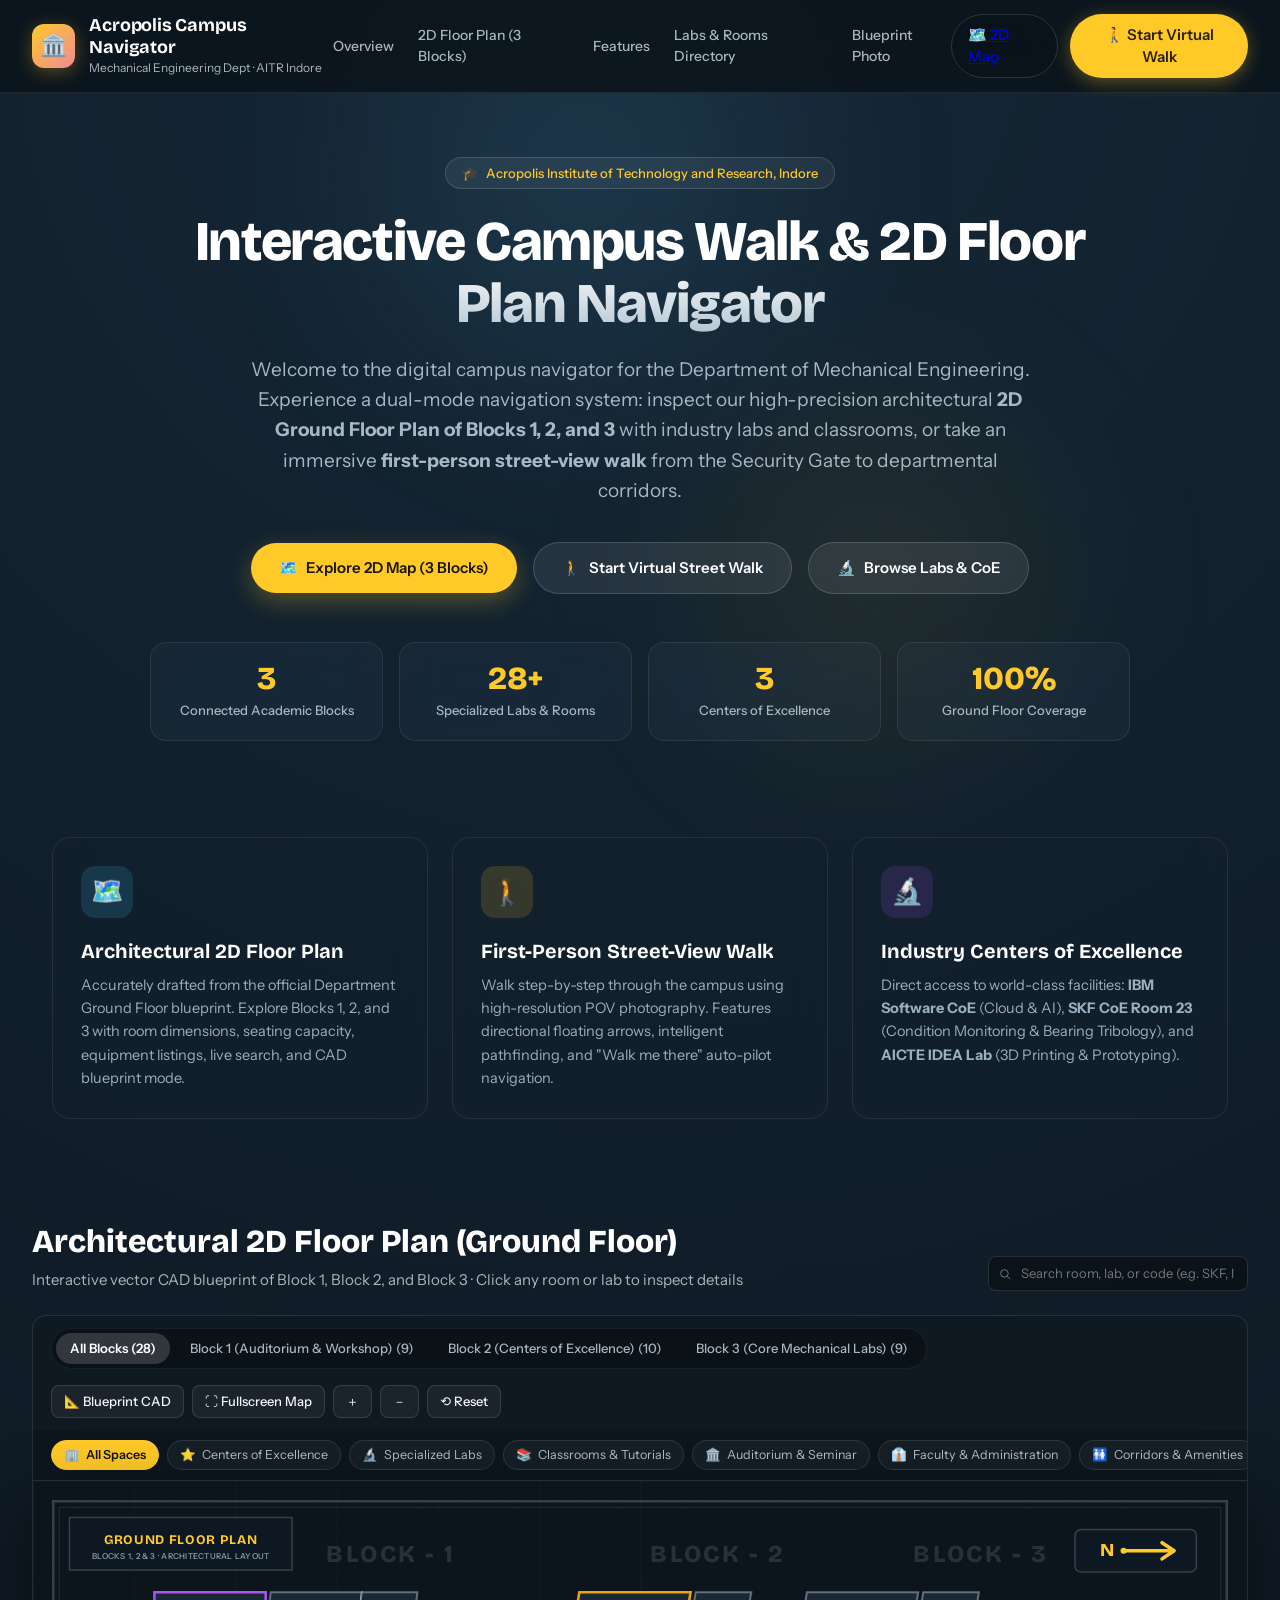
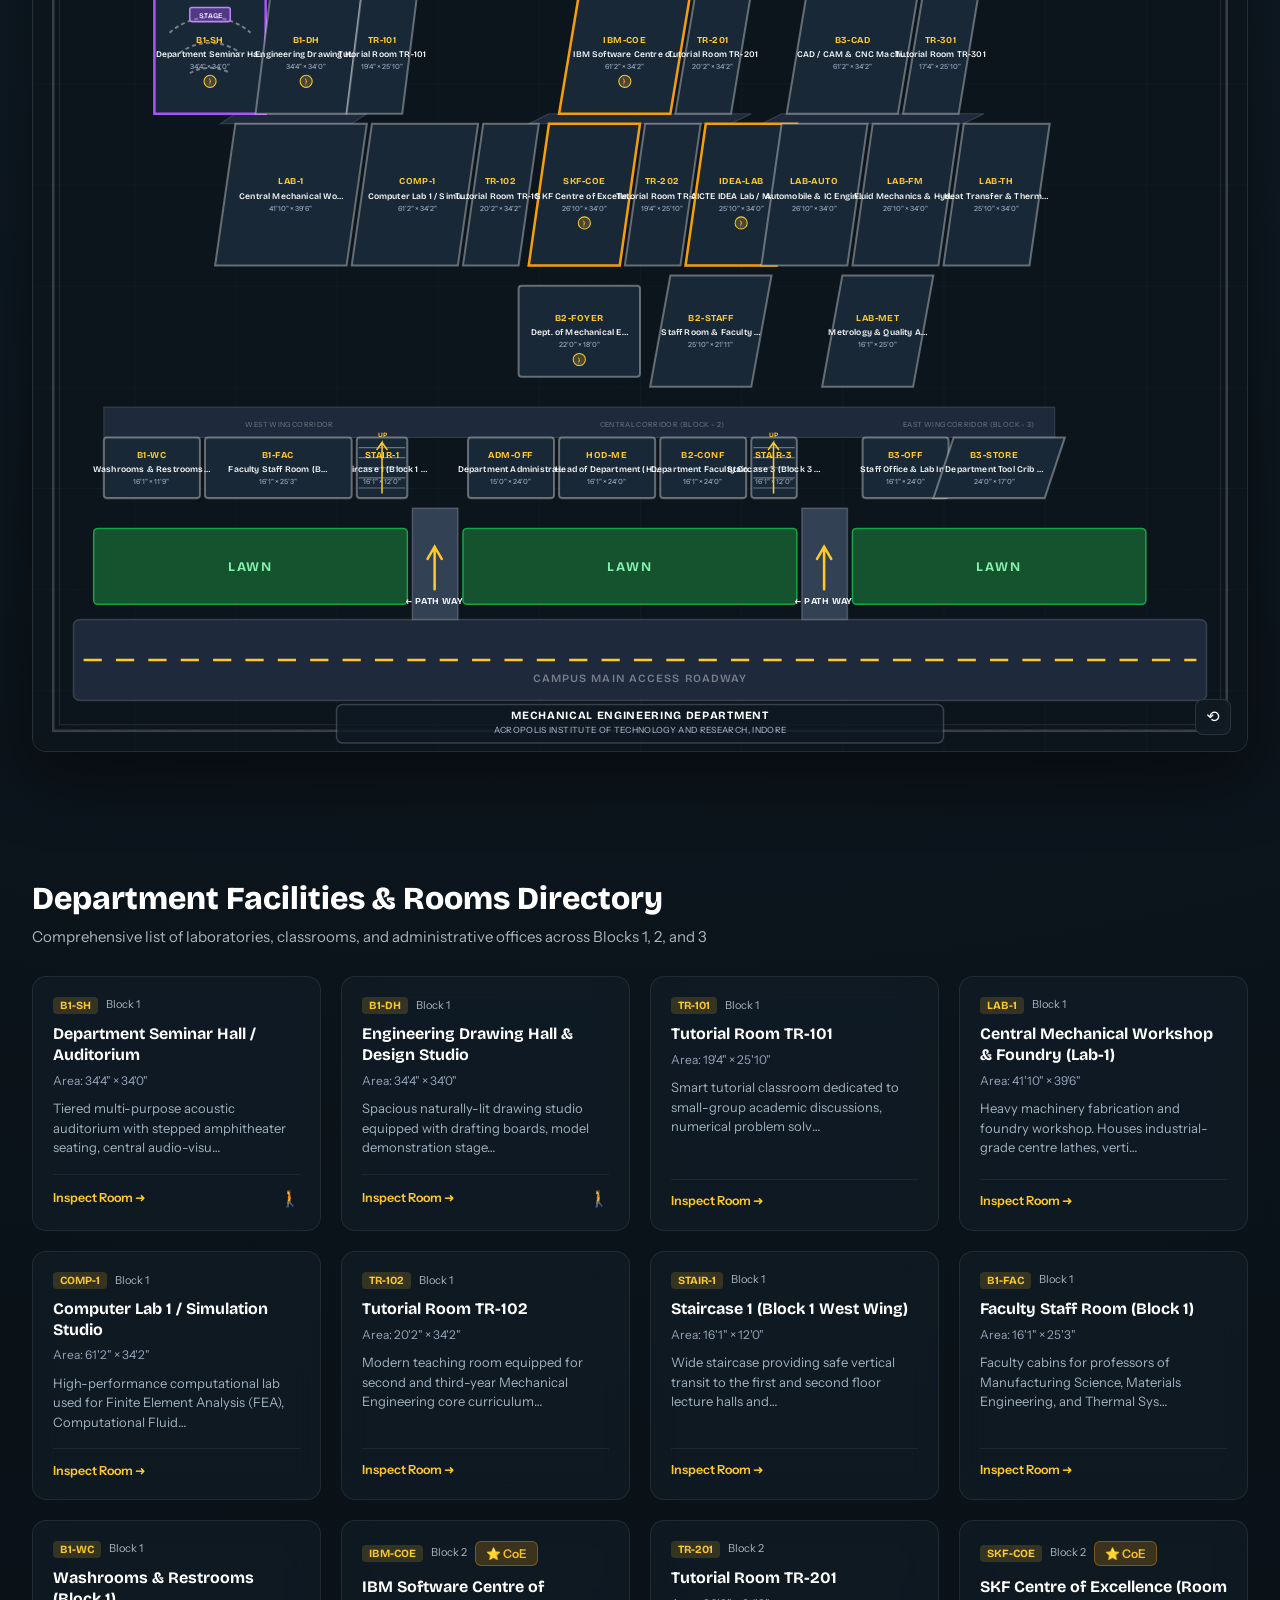
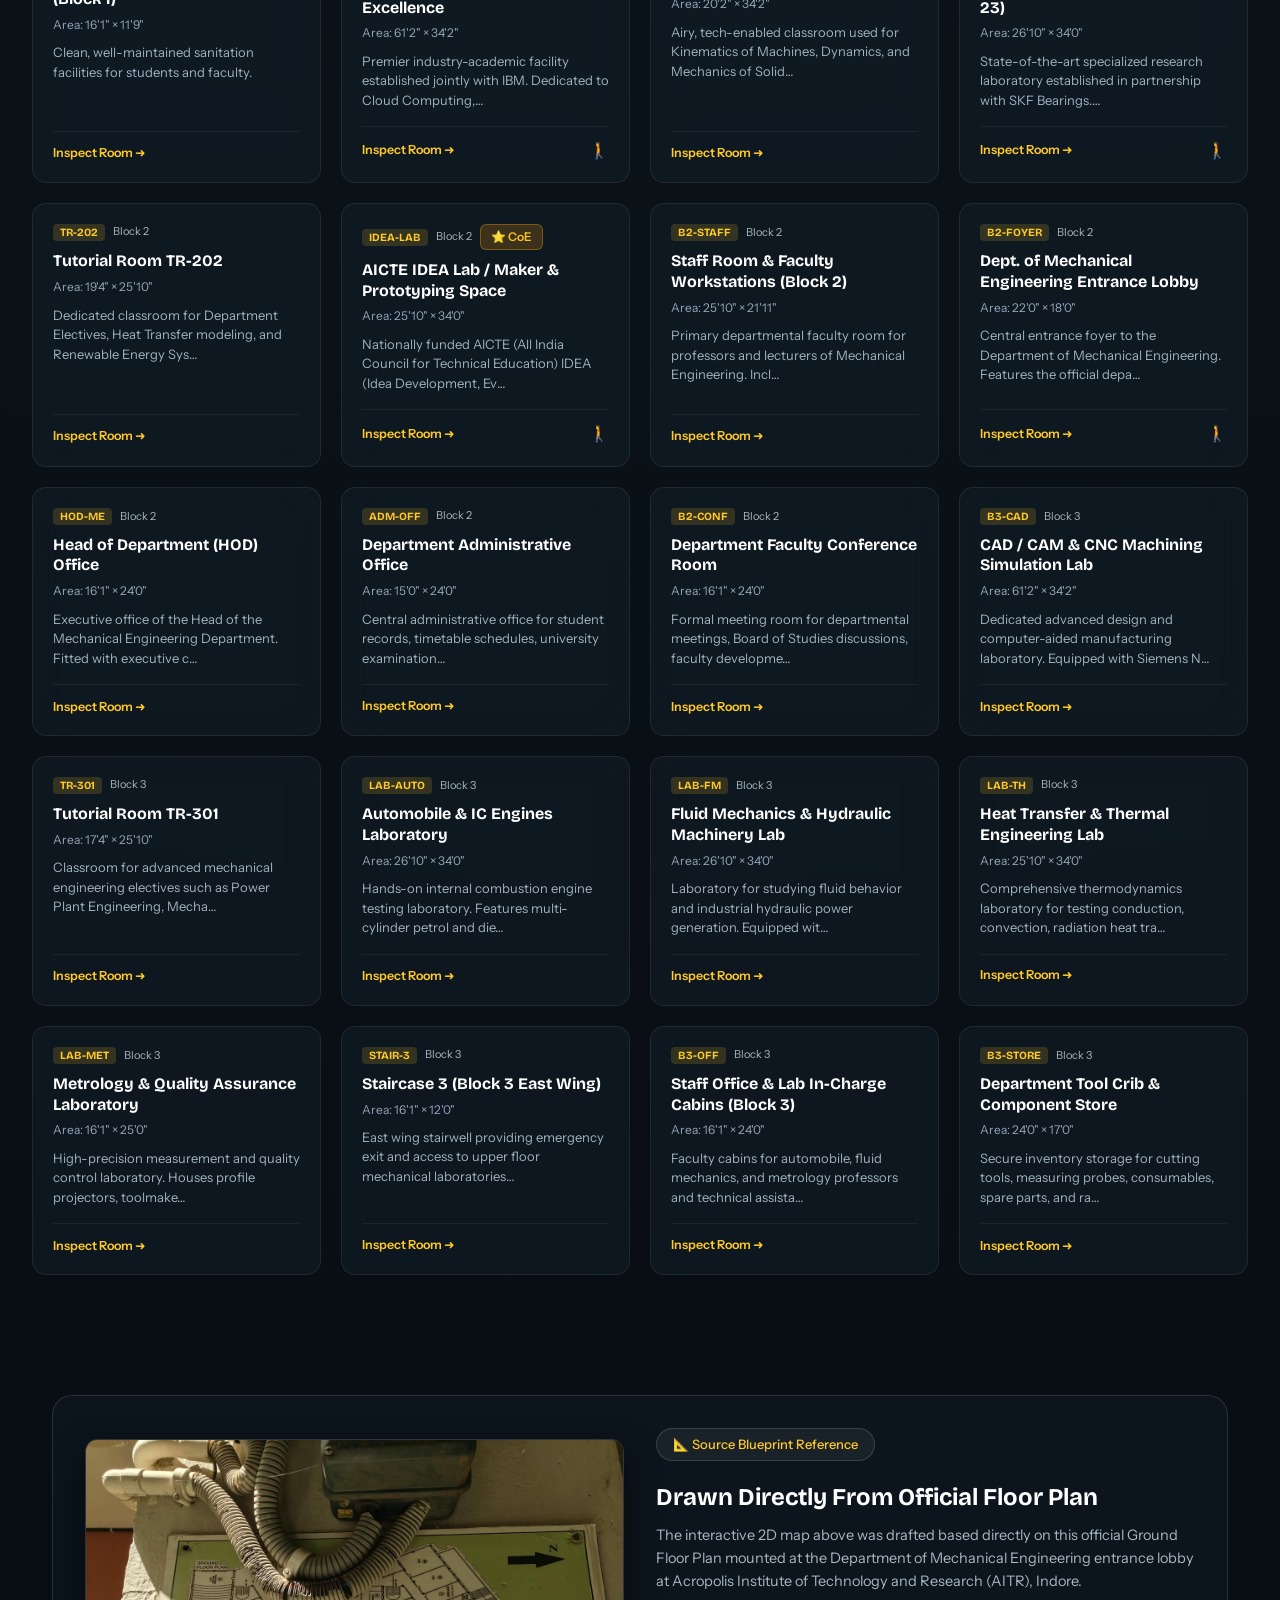
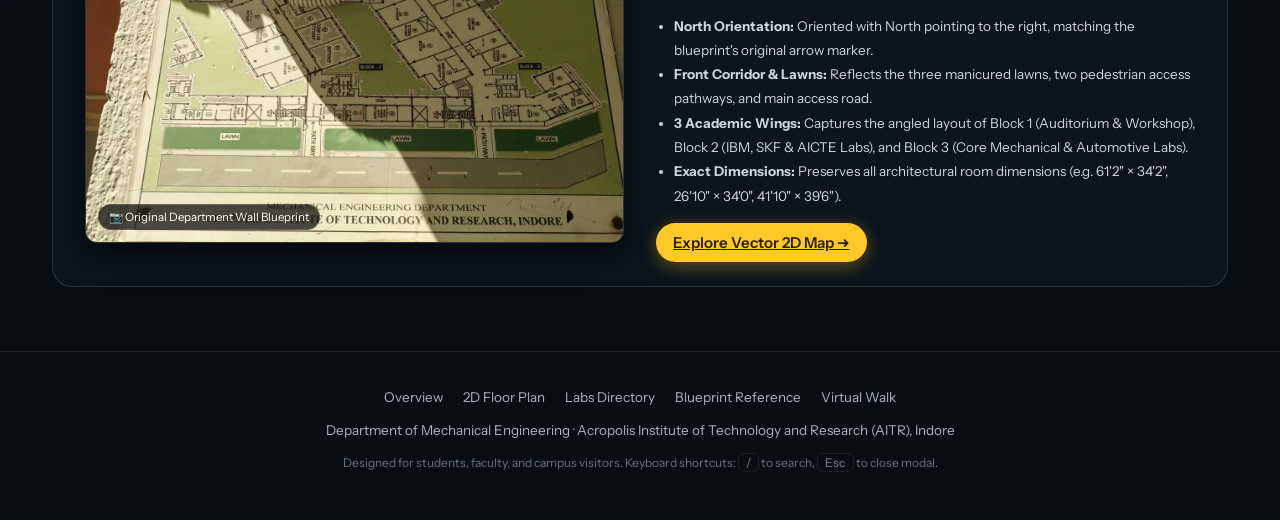
==== campus-navigator/index.html @ f3003475 "Initial commit: campus navigator prototype" ====
<!doctype html>
<html lang="en">
<head>
  <meta charset="utf-8">
  <meta name="viewport" content="width=device-width, initial-scale=1, viewport-fit=cover">
  <title>Acropolis Campus Navigator · 2D Map & Virtual Walk</title>
  <meta name="description" content="Explore Acropolis Institute of Technology and Research (AITR) Indore with an interactive 2D floor plan of Blocks 1, 2, and 3 and an immersive street-view virtual walk.">
  <meta name="theme-color" content="#14202a">
  <link rel="preconnect" href="https://fonts.googleapis.com">
  <link rel="preconnect" href="https://fonts.gstatic.com" crossorigin>
  <link href="https://fonts.googleapis.com/css2?family=Bricolage+Grotesque:opsz,wght@12..96,500;12..96,700;12..96,800&family=Instrument+Sans:wght@400;500;600;700&display=swap" rel="stylesheet">
  <link rel="stylesheet" href="css/style.css">
  <link rel="stylesheet" href="css/map2d.css">
</head>
<body class="mode-landing">

  <!-- ======================================================================
       LANDING PAGE & 2D MAP VIEW (Default)
       ====================================================================== -->
  <div id="landing-wrapper">
    <!-- Ambient Glow Background -->
    <div class="landing-ambient-glow" aria-hidden="true">
      <div class="glow-orb-1"></div>
      <div class="glow-orb-2"></div>
    </div>

    <!-- Header Navigation Bar -->
    <header class="landing-nav">
      <div class="landing-brand">
        <div class="brand-logo-icon">🏛️</div>
        <div class="brand-titles">
          <span class="brand-main">Acropolis Campus Navigator</span>
          <span class="brand-sub">Mechanical Engineering Dept · AITR Indore</span>
        </div>
      </div>

      <nav class="nav-links" aria-label="Main Navigation">
        <a href="#overview" class="nav-link">Overview</a>
        <a href="#floorplan-explorer-section" class="nav-link">2D Floor Plan (3 Blocks)</a>
        <a href="#features-overview" class="nav-link">Features</a>
        <a href="#directory-section" class="nav-link">Labs & Rooms Directory</a>
        <a href="#blueprint-compare" class="nav-link">Blueprint Photo</a>
      </nav>

      <div class="nav-actions">
        <a href="#floorplan-explorer-section" class="btn glass" id="nav-btn-2dmap">🗺️ 2D Map</a>
        <button class="btn primary glow" id="nav-btn-start-walk">🚶 Start Virtual Walk</button>
      </div>
    </header>

    <!-- Main Landing Content -->
    <main>
      <!-- Hero Section -->
      <section class="landing-hero" id="overview">
        <div class="hero-badge-tag">
          <span>🎓</span> Acropolis Institute of Technology and Research, Indore
        </div>
        <h1 class="hero-headline">
          Interactive Campus Walk & 2D Floor Plan Navigator
        </h1>
        <p class="hero-subhead">
          Welcome to the digital campus navigator for the Department of Mechanical Engineering. 
          Experience a dual-mode navigation system: inspect our high-precision architectural 
          <strong>2D Ground Floor Plan of Blocks 1, 2, and 3</strong> with industry labs and classrooms, 
          or take an immersive <strong>first-person street-view walk</strong> from the Security Gate to departmental corridors.
        </p>

        <div class="hero-actions">
          <a href="#floorplan-explorer-section" class="btn-hero primary">
            <span>🗺️</span> Explore 2D Map (3 Blocks)
          </a>
          <button class="btn-hero secondary" id="hero-btn-walk">
            <span>🚶</span> Start Virtual Street Walk
          </button>
          <a href="#directory-section" class="btn-hero secondary">
            <span>🔬</span> Browse Labs & CoE
          </a>
        </div>

        <!-- Key Campus Stats -->
        <div class="hero-stats-grid">
          <div class="stat-card glass">
            <div class="stat-number">3</div>
            <div class="stat-label">Connected Academic Blocks</div>
          </div>
          <div class="stat-card glass">
            <div class="stat-number">28+</div>
            <div class="stat-label">Specialized Labs & Rooms</div>
          </div>
          <div class="stat-card glass">
            <div class="stat-number">3</div>
            <div class="stat-label">Centers of Excellence</div>
          </div>
          <div class="stat-card glass">
            <div class="stat-number">100%</div>
            <div class="stat-label">Ground Floor Coverage</div>
          </div>
        </div>
      </section>

      <!-- Features Cards Section -->
      <section class="features-section" id="features-overview">
        <div class="features-grid">
          <div class="feature-card glass">
            <div class="feature-icon-box">🗺️</div>
            <h3>Architectural 2D Floor Plan</h3>
            <p>
              Accurately drafted from the official Department Ground Floor blueprint. 
              Explore Blocks 1, 2, and 3 with room dimensions, seating capacity, equipment listings, 
              live search, and CAD blueprint mode.
            </p>
          </div>

          <div class="feature-card glass">
            <div class="feature-icon-box">🚶</div>
            <h3>First-Person Street-View Walk</h3>
            <p>
              Walk step-by-step through the campus using high-resolution POV photography. 
              Features directional floating arrows, intelligent pathfinding, and "Walk me there" auto-pilot navigation.
            </p>
          </div>

          <div class="feature-card glass">
            <div class="feature-icon-box">🔬</div>
            <h3>Industry Centers of Excellence</h3>
            <p>
              Direct access to world-class facilities: <strong>IBM Software CoE</strong> (Cloud & AI), 
              <strong>SKF CoE Room 23</strong> (Condition Monitoring & Bearing Tribology), and 
              <strong>AICTE IDEA Lab</strong> (3D Printing & Prototyping).
            </p>
          </div>
        </div>
      </section>

      <!-- 2D FLOOR PLAN EXPLORER SECTION -->
      <section class="floorplan-explorer-section" id="floorplan-explorer-section">
        <div class="section-header-row">
          <div class="section-titles">
            <h2>Architectural 2D Floor Plan (Ground Floor)</h2>
            <p>Interactive vector CAD blueprint of Block 1, Block 2, and Block 3 · Click any room or lab to inspect details</p>
          </div>

          <!-- Live Room Search -->
          <div class="map2d-search-box">
            <svg class="search-icon-svg" viewBox="0 0 24 24"><circle cx="11" cy="11" r="6.5"/><path d="M16 16l5 5"/></svg>
            <input type="text" id="map2d-search-input" placeholder="Search room, lab, or code (e.g. SKF, IBM, TR-101)..." autocomplete="off">
            <div class="map2d-search-results" id="map2d-search-results" hidden></div>
          </div>
        </div>

        <!-- Toolbar: Block Tabs, Actions & Theme Toggle -->
        <div class="map2d-toolbar-top">
          <!-- Block Switcher Tabs -->
          <div class="block-tabs-bar" id="block-tabs-bar" role="tablist">
            <!-- Rendered by map2d.js -->
          </div>

          <!-- Map Tools & View Controls -->
          <div class="map-actions-group">
            <button class="map-tool-btn" id="map-theme-toggle" title="Toggle Blueprint CAD view">📐 Blueprint CAD</button>
            <button class="map-tool-btn" id="map-fullscreen-toggle" title="Toggle Fullscreen">⛶ Fullscreen Map</button>
            <button class="map-tool-btn" id="map-zoom-in" title="Zoom In">＋</button>
            <button class="map-tool-btn" id="map-zoom-out" title="Zoom Out">－</button>
            <button class="map-tool-btn" id="map-zoom-reset" title="Reset View">⟲ Reset</button>
          </div>
        </div>

        <!-- Category Filter Chips -->
        <div class="category-filter-bar" id="category-filter-bar">
          <!-- Rendered by map2d.js -->
        </div>

        <!-- SVG Map Container Card -->
        <div class="map2d-canvas-card" id="map2d-container">
          <div id="map2d-svg-wrap">
            <!-- Dynamic SVG injected by map2d.js -->
          </div>

          <!-- Floating Zoom Controls -->
          <div class="map-floating-hud">
            <button class="hud-zoom-btn" onclick="Campus2DMap.focusBlock('all')" title="Reset Map View">⟲</button>
          </div>
        </div>
      </section>

      <!-- Department Facilities & Labs Directory -->
      <section class="directory-section" id="directory-section">
        <div class="section-titles">
          <h2>Department Facilities & Rooms Directory</h2>
          <p>Comprehensive list of laboratories, classrooms, and administrative offices across Blocks 1, 2, and 3</p>
        </div>

        <div class="rooms-directory-grid" id="rooms-directory-grid">
          <!-- Rendered by map2d.js -->
        </div>
      </section>

      <!-- Blueprint Photo Reference Section -->
      <section class="blueprint-reference-section" id="blueprint-compare">
        <div class="blueprint-compare-card glass">
          <div class="compare-photo-wrap">
            <img src="photos/floor-plan.jpg" alt="Mechanical Engineering Department Ground Floor Plan at AITR Indore" loading="lazy">
            <span class="compare-photo-badge">📷 Original Department Wall Blueprint</span>
          </div>
          <div class="compare-info">
            <span class="hero-badge-tag">📐 Source Blueprint Reference</span>
            <h3>Drawn Directly From Official Floor Plan</h3>
            <p>
              The interactive 2D map above was drafted based directly on this official Ground Floor Plan 
              mounted at the Department of Mechanical Engineering entrance lobby at Acropolis Institute of Technology and Research (AITR), Indore.
            </p>
            <ul class="compare-features-list">
              <li><strong>North Orientation:</strong> Oriented with North pointing to the right, matching the blueprint's original arrow marker.</li>
              <li><strong>Front Corridor & Lawns:</strong> Reflects the three manicured lawns, two pedestrian access pathways, and main access road.</li>
              <li><strong>3 Academic Wings:</strong> Captures the angled layout of Block 1 (Auditorium & Workshop), Block 2 (IBM, SKF & AICTE Labs), and Block 3 (Core Mechanical & Automotive Labs).</li>
              <li><strong>Exact Dimensions:</strong> Preserves all architectural room dimensions (e.g. 61'2" × 34'2", 26'10" × 34'0", 41'10" × 39'6").</li>
            </ul>
            <a href="#floorplan-explorer-section" class="btn primary glow">
              Explore Vector 2D Map ➜
            </a>
          </div>
        </div>
      </section>
    </main>

    <!-- Landing Footer -->
    <footer class="landing-footer">
      <div class="footer-links">
        <a href="#overview">Overview</a>
        <a href="#floorplan-explorer-section">2D Floor Plan</a>
        <a href="#directory-section">Labs Directory</a>
        <a href="#blueprint-compare">Blueprint Reference</a>
        <a href="#" onclick="CampusWalk.switchMode('walk'); return false;">Virtual Walk</a>
      </div>
      <p>
        Department of Mechanical Engineering · Acropolis Institute of Technology and Research (AITR), Indore
      </p>
      <p style="font-size:12px; opacity:0.6; margin-top:6px;">
        Designed for students, faculty, and campus visitors. Keyboard shortcuts: <kbd>/</kbd> to search, <kbd>Esc</kbd> to close modal.
      </p>
    </footer>
  </div>

  <!-- ======================================================================
       STREET-VIEW VIRTUAL WALK VIEW (Activated on "Start Virtual Walk")
       ====================================================================== -->
  <!-- PHOTO STAGE -->
  <main id="stage" aria-live="polite">
    <div id="backdrop"></div>
    <div id="layers"></div>
  </main>

  <!-- TOP BAR HUD -->
  <header class="hud top">
    <div class="loc glass" id="locChip">
      <div class="loc-area" id="locArea">Campus</div>
      <h1 class="loc-name" id="locName">Loading…</h1>
    </div>

    <div class="search glass" role="search">
      <svg class="s-ic" viewBox="0 0 24 24" aria-hidden="true"><circle cx="11" cy="11" r="6.5"/><path d="M16 16l5 5"/></svg>
      <input id="q" type="text" placeholder="Where to? Try “SKF”, “IBM”, “Block-II”, “parking”…" autocomplete="off"
             role="combobox" aria-expanded="false" aria-controls="results" aria-label="Search destination">
      <kbd id="slashHint" aria-hidden="true">/</kbd>
      <ul id="results" role="listbox" hidden></ul>
    </div>

    <div class="top-actions">
      <!-- Return to Landing Page & 2D Map Button -->
      <button class="btn glass hud-home-btn" id="homeBtn" title="Return to Landing Page & 2D Map">
        🏠 Home & 2D Map
      </button>
      <button class="btn glass" id="placesBtn" aria-expanded="false" aria-controls="places">Places</button>
    </div>
  </header>

  <!-- NAV BANNER -->
  <section id="banner" class="banner glass" hidden>
    <div class="banner-text">
      <div class="banner-title" id="bannerTitle"></div>
      <div class="banner-sub" id="bannerSub"></div>
    </div>
    <button class="btn ghost" id="autoBtn">Walk me there</button>
    <button class="btn ghost" id="cancelBtn">Cancel</button>
  </section>

  <!-- INFO CARD (for a place picked on the map / list) -->
  <aside id="card" class="card glass" hidden>
    <button class="x" id="cardClose" aria-label="Close">×</button>
    <h2 id="cardName"></h2>
    <p class="card-area" id="cardArea"></p>
    <p id="cardDesc"></p>
    <div class="tags" id="cardTags"></div>
    <div class="card-actions">
      <button class="btn primary" id="cardGo">Take me there</button>
      <button class="btn ghost" id="cardJump">Jump here</button>
    </div>
  </aside>

  <!-- PLACES DRAWER -->
  <aside id="places" class="places glass" hidden>
    <div class="places-head">
      <h2>All places</h2>
      <button class="x" id="placesClose" aria-label="Close">×</button>
    </div>
    <div id="placesList"></div>
  </aside>

  <!-- MINI MAP -->
  <section id="mapWrap" class="mapwrap glass" aria-label="Campus map">
    <div class="map-head">
      <div class="map-tabs" id="mapTabs" role="tablist"></div>
      <button class="icon" id="mapExpand" aria-label="Expand map" title="Expand map">
        <svg viewBox="0 0 24 24"><path d="M4 9V4h5M20 9V4h-5M4 15v5h5M20 15v5h-5"/></svg>
      </button>
    </div>
    <svg id="map" viewBox="0 0 100 100" preserveAspectRatio="xMidYMid meet"></svg>
  </section>

  <!-- EDIT MODE PANEL -->
  <aside id="edit" class="edit glass" hidden>
    <strong>Edit mode</strong>
    <span>Drag arrows to reposition them.</span>
    <div class="edit-row">
      <button class="btn ghost" id="editCopy">Copy JSON</button>
      <button class="btn ghost" id="editReset">Reset</button>
      <button class="btn ghost" id="editDone">Done</button>
    </div>
  </aside>

  <div id="toast" class="toast glass" role="status" hidden></div>
  <div id="loader"><div class="ld-mark"></div><p>Loading campus…</p></div>

  <!-- SCRIPTS -->
  <script src="js/data.js"></script>
  <script src="js/map2d-data.js"></script>
  <script src="js/map2d.js"></script>
  <script src="js/app.js"></script>
</body>
</html>
---- campus-navigator/css/style.css ----
/* Acropolis Campus Walk
   Palette is taken from the campus itself: barricade yellow (route), building rose (destination),
   deep slate (glass panels over the photos). */
:root {
  --ink: #14202a;
  --glass: rgba(20, 32, 42, .68);
  --glass-solid: #1a2a35;
  --line: rgba(255, 255, 255, .14);
  --text: #f5f7f8;
  --muted: #a9b6be;
  --signal: #ffc928;
  --rose: #f08a96;
  --blue: #5cc8ff;
  --radius: 14px;
  --display: "Bricolage Grotesque", "Segoe UI", system-ui, sans-serif;
  --body: "Instrument Sans", "Segoe UI", system-ui, -apple-system, sans-serif;
  --safe-t: env(safe-area-inset-top, 0px);
  --safe-b: env(safe-area-inset-bottom, 0px);
}
* { box-sizing: border-box; }
html, body { height: 100%; margin: 0; }
body { background: var(--ink); color: var(--text); font: 400 15px/1.45 var(--body); overflow: hidden; -webkit-tap-highlight-color: transparent; }
button { font: inherit; color: inherit; cursor: pointer; }
[hidden] { display: none !important; }
:focus-visible { outline: 2px solid var(--signal); outline-offset: 2px; }

.glass { background: var(--glass); backdrop-filter: blur(14px) saturate(1.2); -webkit-backdrop-filter: blur(14px) saturate(1.2); border: 1px solid var(--line); border-radius: var(--radius); }

/* ---------- stage ---------- */
#stage { position: fixed; inset: 0; overflow: hidden; }
#backdrop { position: absolute; inset: -40px; background-size: cover; background-position: center; filter: blur(30px) brightness(.5) saturate(1.1); transition: background-image .4s; }
#layers { position: absolute; inset: 0; }
.layer { position: absolute; inset: 0; display: grid; place-items: center; pointer-events: none; }
.frame { position: relative; pointer-events: auto; will-change: transform, opacity; border-radius: 6px; box-shadow: 0 20px 60px rgba(0, 0, 0, .5); }
.frame > img { position: absolute; inset: 0; width: 100%; height: 100%; object-fit: cover; border-radius: inherit; user-select: none; -webkit-user-drag: none; }
.frame.leaving .arrow { opacity: 0; transition: opacity .15s; }

/* ---------- arrows ---------- */
.arrow { position: absolute; transform: translate(-50%, -50%); width: clamp(56px, calc(var(--u) * .16), 124px); padding: 0; background: none; border: 0; display: grid; justify-items: center; touch-action: none; }
.glyph { width: 100%; aspect-ratio: 1; margin-bottom: -22%; transform: perspective(420px) rotateX(55deg) rotateZ(var(--rot, 0deg)); transition: transform .2s; }
.glyph svg { width: 100%; height: 100%; display: block; fill: rgba(255, 255, 255, .94); stroke: rgba(20, 32, 42, .4); stroke-width: 3; stroke-linejoin: round; filter: drop-shadow(0 7px 5px rgba(0, 0, 0, .5)); animation: float 2.4s ease-in-out infinite; transform-origin: 50% 60%; }
.tag { max-width: 190px; padding: 3px 10px; border-radius: 999px; background: rgba(20, 32, 42, .78); border: 1px solid var(--line); font-size: 12px; line-height: 1.35; white-space: nowrap; overflow: hidden; text-overflow: ellipsis; transition: background .2s, color .2s; }
.arrow:hover .glyph, .arrow:focus-visible .glyph { transform: perspective(420px) rotateX(55deg) rotateZ(var(--rot, 0deg)) scale(1.12); }
.arrow:hover .tag { background: #fff; color: var(--ink); }
.dir-left { --rot: -90deg; } .dir-right { --rot: 90deg; } .dir-back { --rot: 180deg; }
.arrow.dim { opacity: .35; }
.arrow.route .glyph svg { fill: var(--signal); animation: beacon 1.1s ease-in-out infinite; }
.arrow.route .tag { background: var(--signal); color: #2b2100; border-color: transparent; font-weight: 600; }
.editing .arrow { cursor: grab; }
.editing .arrow::after { content: ""; position: absolute; inset: -6px; border: 1.5px dashed var(--signal); border-radius: 10px; }
@keyframes float { 0%, 100% { transform: scale(.95); } 50% { transform: scale(1.05); } }
@keyframes beacon { 0%, 100% { transform: scale(.95); filter: drop-shadow(0 0 4px rgba(255, 201, 40, .5)) drop-shadow(0 7px 5px rgba(0, 0, 0, .5)); } 50% { transform: scale(1.08); filter: drop-shadow(0 0 18px rgba(255, 201, 40, .95)) drop-shadow(0 7px 5px rgba(0, 0, 0, .5)); } }

/* ---------- HUD top ---------- */
.hud.top { position: fixed; top: calc(14px + var(--safe-t)); left: 14px; right: 14px; display: grid; grid-template-columns: 1fr minmax(300px, 560px) 1fr; gap: 12px; align-items: start; z-index: 20; pointer-events: none; }
.hud.top > * { pointer-events: auto; }
.loc { justify-self: start; padding: 8px 14px 9px; max-width: 360px; }
.loc-area { font-size: 12px; color: var(--muted); }
.loc-name { margin: 0; font: 700 19px/1.2 var(--display); letter-spacing: -.01em; }
.top-actions { justify-self: end; }
.btn { border: 1px solid var(--line); border-radius: 999px; padding: 9px 16px; font-weight: 500; background: transparent; transition: background .15s, transform .1s; }
.btn.glass { border-radius: 999px; }
.btn:hover { background: rgba(255, 255, 255, .12); }
.btn:active { transform: scale(.97); }
.btn.primary { background: var(--signal); color: #2b2100; border-color: transparent; font-weight: 600; }
.btn.primary:hover { background: #ffd54d; }
.btn.ghost { background: rgba(255, 255, 255, .06); }

/* search */
.search { position: relative; display: flex; align-items: center; gap: 8px; padding: 0 14px; height: 46px; border-radius: 999px; }
.s-ic { width: 18px; height: 18px; fill: none; stroke: var(--muted); stroke-width: 2; stroke-linecap: round; flex: none; }
.search input { flex: 1; min-width: 0; height: 100%; background: none; border: 0; outline: 0; color: var(--text); font: inherit; font-size: 15px; }
.search input::placeholder { color: var(--muted); }
.search:focus-within { border-color: var(--signal); }
kbd { font: 500 12px var(--body); color: var(--muted); border: 1px solid var(--line); border-radius: 6px; padding: 1px 7px; }
#results { position: absolute; top: calc(100% + 8px); left: 0; right: 0; margin: 0; padding: 6px; list-style: none; max-height: min(55vh, 420px); overflow: auto; background: var(--glass-solid); border: 1px solid var(--line); border-radius: var(--radius); box-shadow: 0 18px 40px rgba(0, 0, 0, .45); }
#results li { display: flex; flex-direction: column; padding: 9px 12px; border-radius: 10px; cursor: pointer; }
#results li .r-name { font-weight: 500; }
#results li .r-sub { font-size: 12.5px; color: var(--muted); }
#results li[aria-selected="true"], #results li:hover { background: rgba(255, 201, 40, .16); }
#results li.none { cursor: default; color: var(--muted); }
#results mark { background: none; color: var(--signal); font-weight: 600; }

/* ---------- banner / card / places / toast / edit ---------- */
.banner { position: fixed; left: 50%; bottom: calc(18px + var(--safe-b)); transform: translateX(-50%); display: flex; align-items: center; gap: 10px; padding: 10px 12px 10px 18px; z-index: 25; max-width: calc(100vw - 28px); border-color: rgba(255, 201, 40, .55); }
.banner-title { font: 700 16px/1.2 var(--display); }
.banner-sub { font-size: 13px; color: var(--muted); }
.banner.arrived { border-color: #6fe3a1; }
.card { position: fixed; left: 14px; bottom: calc(18px + var(--safe-b)); width: min(340px, calc(100vw - 28px)); padding: 16px 16px 14px; z-index: 30; }
.card h2 { margin: 0 24px 2px 0; font: 700 18px/1.2 var(--display); }
.card p { margin: 6px 0; }
.card-area { font-size: 12.5px; color: var(--muted); margin-top: 0 !important; }
.tags { display: flex; flex-wrap: wrap; gap: 6px; margin: 8px 0 12px; }
.tags span { font-size: 12px; padding: 2px 9px; border-radius: 999px; border: 1px solid var(--line); color: var(--muted); }
.card-actions { display: flex; gap: 8px; flex-wrap: wrap; }
.x { position: absolute; top: 8px; right: 10px; width: 30px; height: 30px; border: 0; background: none; font-size: 22px; line-height: 1; color: var(--muted); border-radius: 8px; }
.x:hover { background: rgba(255, 255, 255, .1); color: var(--text); }

.places { position: fixed; top: calc(74px + var(--safe-t)); right: 14px; width: min(340px, calc(100vw - 28px)); max-height: calc(100vh - 160px); overflow: auto; padding: 14px; z-index: 28; }
.places-head { display: flex; align-items: center; justify-content: space-between; }
.places-head h2 { margin: 0; font: 700 17px var(--display); }
.places .x { position: static; }
.p-group { margin: 14px 0 4px; font-size: 12.5px; color: var(--muted); }
.p-row { display: flex; align-items: center; gap: 6px; border-radius: 10px; }
.p-row .p-go { flex: 1; text-align: left; background: none; border: 0; padding: 8px 8px; border-radius: 10px; }
.p-row .p-go:hover { background: rgba(255, 201, 40, .16); }
.p-row .p-jump { background: none; border: 1px solid var(--line); border-radius: 999px; font-size: 12px; padding: 3px 10px; color: var(--muted); }
.p-row .p-jump:hover { color: var(--text); background: rgba(255, 255, 255, .1); }
.p-row.here .p-go::after { content: "  • you are here"; color: var(--blue); font-size: 12px; }

.toast { position: fixed; left: 50%; top: calc(76px + var(--safe-t)); transform: translateX(-50%); padding: 10px 18px; z-index: 40; font-weight: 500; border-color: #6fe3a1; animation: pop .35s cubic-bezier(.2, 1.4, .4, 1); }
@keyframes pop { from { transform: translateX(-50%) scale(.85); opacity: 0; } }
.edit { position: fixed; left: 50%; bottom: calc(18px + var(--safe-b)); transform: translateX(-50%); padding: 10px 14px; display: flex; gap: 12px; align-items: center; flex-wrap: wrap; z-index: 35; font-size: 13px; border-color: var(--signal); }
.edit-row { display: flex; gap: 6px; }

/* ---------- mini map ---------- */
.mapwrap { position: fixed; right: 14px; bottom: calc(18px + var(--safe-b)); width: 250px; height: 210px; padding: 8px; display: flex; flex-direction: column; z-index: 15; transition: all .3s cubic-bezier(.3, .8, .3, 1); }
.map-head { display: flex; align-items: center; justify-content: space-between; gap: 6px; margin-bottom: 4px; }
.map-tabs { display: flex; gap: 4px; }
.map-tabs button { border: 0; background: none; font-size: 12px; padding: 3px 9px; border-radius: 999px; color: var(--muted); }
.map-tabs button[aria-selected="true"] { background: rgba(255, 255, 255, .14); color: var(--text); }
.icon { width: 28px; height: 28px; display: grid; place-items: center; border: 0; background: none; border-radius: 8px; }
.icon:hover { background: rgba(255, 255, 255, .12); }
.icon svg { width: 16px; height: 16px; fill: none; stroke: var(--text); stroke-width: 2; stroke-linecap: round; }
#map { flex: 1; width: 100%; min-height: 0; }
.mapwrap.big { inset: calc(70px + var(--safe-t)) 4vw calc(24px + var(--safe-b)) 4vw; width: auto; height: auto; z-index: 32; background: rgba(20, 32, 42, .92); }
.m-edge { stroke: rgba(255, 255, 255, .28); stroke-width: .9; stroke-linecap: round; }
.m-edge.route { stroke: var(--signal); stroke-width: 1.7; }
.m-node { fill: #e8eef1; stroke: var(--ink); stroke-width: .6; cursor: pointer; transition: r .15s; }
.m-node:hover { fill: #fff; }
.m-node.route { fill: var(--signal); }
.m-node.dest { fill: var(--rose); }
.m-hit { fill: transparent; cursor: pointer; }
.m-you { fill: var(--blue); pointer-events: none; }
.m-ring { fill: none; stroke: var(--blue); stroke-width: .6; pointer-events: none; transform-box: fill-box; transform-origin: center; animation: ring 1.8s ease-out infinite; }
@keyframes ring { from { transform: scale(1); opacity: .9; } to { transform: scale(3.2); opacity: 0; } }
.m-label { font: 500 3.1px var(--body); fill: var(--text); paint-order: stroke; stroke: var(--ink); stroke-width: .9px; pointer-events: none; display: none; }
.m-label.on, .big .m-label { display: block; }
.big .m-label { font-size: 2.4px; }

/* ---------- loader ---------- */
#loader { position: fixed; inset: 0; z-index: 100; background: var(--ink); display: grid; place-content: center; justify-items: center; gap: 14px; transition: opacity .5s; color: var(--muted); }
#loader.done { opacity: 0; pointer-events: none; }
.ld-mark { width: 36px; height: 36px; border-radius: 50%; border: 3px solid var(--line); border-top-color: var(--signal); animation: spin 1s linear infinite; }
@keyframes spin { to { transform: rotate(360deg); } }

/* ---------- responsive ---------- */
@media (max-width: 860px) {
  .hud.top { grid-template-columns: 1fr auto; grid-template-areas: "search search" "loc actions"; row-gap: 8px; }
  .search { grid-area: search; } .loc { grid-area: loc; } .top-actions { grid-area: actions; }
  kbd { display: none; }
  .places { top: calc(118px + var(--safe-t)); }
  .toast { top: calc(124px + var(--safe-t)); }
  .mapwrap { width: 168px; height: 150px; padding: 6px; }
  .mapwrap .map-tabs button { padding: 2px 7px; font-size: 11px; }
  .banner { flex-wrap: wrap; bottom: calc(176px + var(--safe-b)); left: 14px; right: 14px; transform: none; justify-content: space-between; }
  .banner-text { flex: 1 1 100%; }
  .edit { bottom: calc(176px + var(--safe-b)); }
  .mapwrap.big { inset: calc(120px + var(--safe-t)) 10px calc(14px + var(--safe-b)) 10px; width: auto; height: auto; }
}
@media (prefers-reduced-motion: reduce) {
  *, *::before, *::after { animation: none !important; transition: none !important; }
}
---- campus-navigator/css/map2d.css ----
/* ==========================================================================
   2D MAP & LANDING PAGE STYLES
   Acropolis Campus Navigator · Mechanical Engineering Department
   ========================================================================== */

/* ---------- Landing Page Core Layout ---------- */
body.mode-landing {
  overflow-y: auto !important;
  overflow-x: hidden;
  background: #0b1118;
}

body.mode-landing #stage,
body.mode-landing .hud.top,
body.mode-landing #banner,
body.mode-landing #card,
body.mode-landing #places,
body.mode-landing #mapWrap,
body.mode-landing #edit {
  display: none !important;
}

body.mode-walk #landing-wrapper {
  display: none !important;
}

body.mode-walk {
  overflow: hidden !important;
}

/* ---------- Global Landing Container ---------- */
#landing-wrapper {
  position: relative;
  min-height: 100vh;
  color: var(--text);
  background: radial-gradient(circle at 50% 0%, #152736 0%, #0b131a 50%, #070c10 100%);
  display: flex;
  flex-direction: column;
}

/* Background animated glow orbs */
.landing-ambient-glow {
  position: fixed;
  inset: 0;
  pointer-events: none;
  z-index: 0;
  overflow: hidden;
}
.glow-orb-1 {
  position: absolute;
  top: -150px;
  left: 20%;
  width: 650px;
  height: 650px;
  border-radius: 50%;
  background: radial-gradient(circle, rgba(92, 200, 255, 0.12) 0%, transparent 70%);
  filter: blur(60px);
}
.glow-orb-2 {
  position: absolute;
  top: 300px;
  right: 10%;
  width: 550px;
  height: 550px;
  border-radius: 50%;
  background: radial-gradient(circle, rgba(255, 201, 40, 0.08) 0%, transparent 70%);
  filter: blur(70px);
}

/* ---------- Header Navigation Bar ---------- */
.landing-nav {
  position: sticky;
  top: 0;
  z-index: 100;
  display: flex;
  align-items: center;
  justify-content: space-between;
  padding: 14px 32px;
  background: rgba(11, 19, 26, 0.85);
  backdrop-filter: blur(18px);
  -webkit-backdrop-filter: blur(18px);
  border-bottom: 1px solid rgba(255, 255, 255, 0.08);
}
.landing-brand {
  display: flex;
  align-items: center;
  gap: 14px;
}
.brand-logo-icon {
  width: 44px;
  height: 44px;
  border-radius: 12px;
  background: linear-gradient(135deg, #ffc928 0%, #f08a96 100%);
  display: grid;
  place-items: center;
  font-size: 22px;
  box-shadow: 0 4px 18px rgba(255, 201, 40, 0.3);
}
.brand-titles {
  display: flex;
  flex-direction: column;
}
.brand-main {
  font: 700 18px/1.2 var(--display);
  letter-spacing: -0.01em;
  color: #fff;
}
.brand-sub {
  font-size: 12px;
  color: var(--muted);
}
.nav-links {
  display: flex;
  align-items: center;
  gap: 24px;
}
.nav-link {
  color: var(--muted);
  text-decoration: none;
  font-size: 14px;
  font-weight: 500;
  transition: color 0.15s;
}
.nav-link:hover {
  color: #fff;
}
.nav-actions {
  display: flex;
  align-items: center;
  gap: 12px;
}

/* Mode Switcher inside HUD when in Walk mode */
.hud-home-btn {
  display: inline-flex;
  align-items: center;
  gap: 6px;
  font-size: 13px;
  font-weight: 600;
  background: rgba(255, 201, 40, 0.18) !important;
  color: #ffc928 !important;
  border-color: rgba(255, 201, 40, 0.4) !important;
}
.hud-home-btn:hover {
  background: rgba(255, 201, 40, 0.3) !important;
}

/* ---------- Hero Section ---------- */
.landing-hero {
  position: relative;
  z-index: 1;
  padding: 64px 32px 48px;
  max-width: 1240px;
  margin: 0 auto;
  text-align: center;
}
.hero-badge-tag {
  display: inline-flex;
  align-items: center;
  gap: 8px;
  padding: 6px 16px;
  border-radius: 999px;
  background: rgba(255, 255, 255, 0.06);
  border: 1px solid rgba(255, 255, 255, 0.14);
  font-size: 13px;
  color: #ffc928;
  margin-bottom: 22px;
  font-weight: 500;
}
.hero-headline {
  font: 800 clamp(32px, 5.2vw, 56px)/1.1 var(--display);
  letter-spacing: -0.025em;
  margin: 0 auto 20px;
  max-width: 950px;
  background: linear-gradient(180deg, #ffffff 40%, #b3c5d1 100%);
  -webkit-background-clip: text;
  -webkit-text-fill-color: transparent;
}
.hero-subhead {
  font-size: clamp(16px, 1.8vw, 19px);
  line-height: 1.6;
  color: #a8b8c5;
  max-width: 780px;
  margin: 0 auto 36px;
}
.hero-actions {
  display: flex;
  align-items: center;
  justify-content: center;
  gap: 16px;
  flex-wrap: wrap;
  margin-bottom: 48px;
}
.btn-hero {
  padding: 14px 28px;
  font-size: 15px;
  font-weight: 600;
  border-radius: 999px;
  display: inline-flex;
  align-items: center;
  gap: 8px;
  text-decoration: none;
  transition: all 0.2s cubic-bezier(0.2, 0.8, 0.2, 1);
}
.btn-hero.primary {
  background: #ffc928;
  color: #1a1500;
  box-shadow: 0 8px 24px rgba(255, 201, 40, 0.28);
}
.btn-hero.primary:hover {
  transform: translateY(-2px);
  box-shadow: 0 12px 30px rgba(255, 201, 40, 0.4);
  background: #ffd34d;
}
.btn-hero.secondary {
  background: rgba(255, 255, 255, 0.08);
  color: #fff;
  border: 1px solid rgba(255, 255, 255, 0.16);
}
.btn-hero.secondary:hover {
  background: rgba(255, 255, 255, 0.14);
  transform: translateY(-2px);
}

/* Stats Counter Row */
.hero-stats-grid {
  display: grid;
  grid-template-columns: repeat(4, 1fr);
  gap: 16px;
  max-width: 980px;
  margin: 0 auto;
}
.stat-card {
  padding: 20px 16px;
  text-align: center;
  border-radius: 16px;
  background: rgba(255, 255, 255, 0.03);
  border: 1px solid rgba(255, 255, 255, 0.08);
  transition: transform 0.2s, background 0.2s;
}
.stat-card:hover {
  transform: translateY(-3px);
  background: rgba(255, 255, 255, 0.06);
}
.stat-number {
  font: 800 32px/1 var(--display);
  color: #ffc928;
  margin-bottom: 6px;
}
.stat-label {
  font-size: 13px;
  color: var(--muted);
  font-weight: 500;
}

/* ---------- Feature Highlight Cards ---------- */
.features-section {
  position: relative;
  z-index: 1;
  padding: 48px 32px;
  max-width: 1240px;
  margin: 0 auto;
}
.features-grid {
  display: grid;
  grid-template-columns: repeat(3, 1fr);
  gap: 24px;
}
.feature-card {
  padding: 28px;
  border-radius: 18px;
  background: rgba(20, 32, 42, 0.5);
  border: 1px solid rgba(255, 255, 255, 0.08);
  transition: transform 0.2s, border-color 0.2s;
}
.feature-card:hover {
  transform: translateY(-4px);
  border-color: rgba(255, 201, 40, 0.35);
}
.feature-icon-box {
  width: 52px;
  height: 52px;
  border-radius: 14px;
  display: grid;
  place-items: center;
  font-size: 26px;
  margin-bottom: 20px;
}
.feature-card:nth-child(1) .feature-icon-box { background: rgba(56, 189, 248, 0.15); color: #38bdf8; }
.feature-card:nth-child(2) .feature-icon-box { background: rgba(255, 201, 40, 0.15); color: #ffc928; }
.feature-card:nth-child(3) .feature-icon-box { background: rgba(168, 85, 247, 0.15); color: #a855f7; }
.feature-card h3 {
  font: 700 20px/1.3 var(--display);
  margin: 0 0 10px;
  color: #fff;
}
.feature-card p {
  margin: 0;
  font-size: 14.5px;
  line-height: 1.6;
  color: #9ab0bf;
}

/* ---------- 2D FLOOR PLAN EXPLORER SECTION ---------- */
.floorplan-explorer-section {
  position: relative;
  z-index: 2;
  padding: 56px 32px 72px;
  max-width: 1360px;
  margin: 0 auto;
  width: 100%;
}
.section-header-row {
  display: flex;
  align-items: flex-end;
  justify-content: space-between;
  gap: 20px;
  margin-bottom: 24px;
  flex-wrap: wrap;
}
.section-titles h2 {
  font: 800 32px/1.2 var(--display);
  margin: 0 0 8px;
  color: #fff;
}
.section-titles p {
  margin: 0;
  font-size: 15px;
  color: var(--muted);
}

/* Explorer Control Toolbars */
.map2d-toolbar-top {
  display: flex;
  align-items: center;
  justify-content: space-between;
  gap: 16px;
  padding: 12px 18px;
  border-radius: 14px 14px 0 0;
  background: rgba(16, 26, 35, 0.9);
  border: 1px solid rgba(255, 255, 255, 0.1);
  border-bottom: 0;
  flex-wrap: wrap;
}
.block-tabs-bar {
  display: flex;
  gap: 6px;
  background: rgba(0, 0, 0, 0.3);
  padding: 4px;
  border-radius: 999px;
  border: 1px solid rgba(255, 255, 255, 0.06);
}
.block-tab {
  padding: 6px 14px;
  border-radius: 999px;
  border: 0;
  background: none;
  font-size: 13px;
  font-weight: 500;
  color: var(--muted);
  transition: all 0.15s;
}
.block-tab:hover {
  color: #fff;
}
.block-tab.active {
  background: rgba(255, 255, 255, 0.16);
  color: #fff;
  font-weight: 600;
}
.map-actions-group {
  display: flex;
  align-items: center;
  gap: 8px;
}
.map-tool-btn {
  padding: 6px 12px;
  font-size: 13px;
  font-weight: 500;
  border-radius: 8px;
  border: 1px solid rgba(255, 255, 255, 0.12);
  background: rgba(255, 255, 255, 0.05);
  color: var(--text);
  transition: all 0.15s;
}
.map-tool-btn:hover {
  background: rgba(255, 255, 255, 0.12);
}

/* Category Filter Chips Bar */
.category-filter-bar {
  display: flex;
  align-items: center;
  gap: 8px;
  padding: 10px 18px;
  background: rgba(14, 23, 31, 0.9);
  border-left: 1px solid rgba(255, 255, 255, 0.1);
  border-right: 1px solid rgba(255, 255, 255, 0.1);
  overflow-x: auto;
  white-space: nowrap;
}
.filter-chip {
  display: inline-flex;
  align-items: center;
  gap: 6px;
  padding: 5px 12px;
  border-radius: 999px;
  border: 1px solid rgba(255, 255, 255, 0.1);
  background: rgba(255, 255, 255, 0.04);
  font-size: 12.5px;
  color: #b0c0cc;
  transition: all 0.15s;
}
.filter-chip:hover {
  background: rgba(255, 255, 255, 0.09);
  color: #fff;
}
.filter-chip.active {
  background: #ffc928;
  color: #191400;
  font-weight: 600;
  border-color: #ffc928;
}

/* Map Live Search Box */
.map2d-search-box {
  position: relative;
  min-width: 260px;
}
.map2d-search-box input {
  width: 100%;
  padding: 7px 12px 7px 32px;
  background: rgba(0, 0, 0, 0.35);
  border: 1px solid rgba(255, 255, 255, 0.12);
  border-radius: 8px;
  color: #fff;
  font: inherit;
  font-size: 13px;
  outline: none;
}
.map2d-search-box input:focus {
  border-color: #ffc928;
}
.search-icon-svg {
  position: absolute;
  left: 10px;
  top: 50%;
  transform: translateY(-50%);
  width: 14px;
  height: 14px;
  stroke: var(--muted);
  fill: none;
  pointer-events: none;
}
.map2d-search-results {
  position: absolute;
  top: calc(100% + 6px);
  left: 0;
  right: 0;
  max-height: 240px;
  overflow-y: auto;
  border-radius: 10px;
  background: #14202a;
  border: 1px solid rgba(255, 255, 255, 0.15);
  box-shadow: 0 12px 32px rgba(0, 0, 0, 0.5);
  z-index: 50;
  padding: 4px;
}
.search-item {
  padding: 8px 10px;
  border-radius: 6px;
  cursor: pointer;
  transition: background 0.12s;
}
.search-item:hover {
  background: rgba(255, 201, 40, 0.18);
}
.search-item-title {
  font-weight: 600;
  font-size: 13px;
  color: #fff;
}
.search-item-sub {
  font-size: 11.5px;
  color: var(--muted);
  margin-top: 2px;
}
.badge-code {
  color: #ffc928;
  font-weight: 600;
}
.search-empty {
  padding: 12px;
  font-size: 12.5px;
  color: var(--muted);
  text-align: center;
}

/* SVG Map Viewer Container */
.map2d-canvas-card {
  position: relative;
  background: #0d151c;
  border: 1px solid rgba(255, 255, 255, 0.1);
  border-radius: 0 0 14px 14px;
  overflow: hidden;
  box-shadow: 0 24px 64px rgba(0, 0, 0, 0.5);
}
#map2d-svg-wrap {
  width: 100%;
  aspect-ratio: 1200 / 860;
  cursor: grab;
  user-select: none;
  position: relative;
}
#map2d-svg-wrap:active {
  cursor: grabbing;
}
.floorplan-svg {
  width: 100%;
  height: 100%;
  display: block;
}

/* Fullscreen Map Mode */
.fullscreen-map {
  position: fixed !important;
  inset: 0 !important;
  z-index: 9999 !important;
  max-width: 100% !important;
  height: 100vh !important;
  padding: 0 !important;
  background: #0a1118 !important;
  display: flex !important;
  flex-direction: column !important;
}
.fullscreen-map .section-header-row {
  display: none !important;
}
.fullscreen-map .map2d-canvas-card {
  flex: 1 !important;
  border-radius: 0 !important;
  border: 0 !important;
}
.fullscreen-map #map2d-svg-wrap {
  aspect-ratio: auto !important;
  height: calc(100vh - 100px) !important;
}

/* Floating Map Overlay Controls */
.map-floating-hud {
  position: absolute;
  right: 16px;
  bottom: 16px;
  display: flex;
  flex-direction: column;
  gap: 6px;
  z-index: 10;
}
.hud-zoom-btn {
  width: 36px;
  height: 36px;
  border-radius: 8px;
  background: rgba(16, 26, 35, 0.85);
  backdrop-filter: blur(8px);
  border: 1px solid rgba(255, 255, 255, 0.12);
  color: #fff;
  font-size: 16px;
  display: grid;
  place-items: center;
  transition: all 0.15s;
}
.hud-zoom-btn:hover {
  background: rgba(255, 255, 255, 0.15);
  transform: scale(1.05);
}

/* ---------- SVG Architectural Blueprint Styling ---------- */
/* Background */
.svg-bg {
  fill: #0c141c;
}
.theme-blueprint .svg-bg {
  fill: #081a2e;
}

/* Blueprint Frame */
.blueprint-frame {
  fill: none;
  stroke: rgba(255, 255, 255, 0.18);
  stroke-width: 2.5;
}
.blueprint-frame-inner {
  fill: none;
  stroke: rgba(255, 255, 255, 0.1);
  stroke-width: 1;
}
.theme-blueprint .blueprint-frame {
  stroke: #38bdf8;
  stroke-width: 2.5;
}
.theme-blueprint .blueprint-frame-inner {
  stroke: rgba(56, 189, 248, 0.4);
}

/* Stamps & Compass */
.stamp-box {
  fill: rgba(15, 25, 35, 0.8);
  stroke: rgba(255, 255, 255, 0.18);
  stroke-width: 1.5;
}
.theme-blueprint .stamp-box {
  fill: rgba(8, 30, 55, 0.9);
  stroke: #38bdf8;
}
.stamp-title {
  font: 700 13px var(--display);
  fill: #ffc928;
  letter-spacing: 0.05em;
}
.theme-blueprint .stamp-title {
  fill: #38bdf8;
}
.stamp-sub {
  font: 500 8px var(--body);
  fill: #94a3b8;
  letter-spacing: 0.03em;
}
.compass-n-label {
  font: 800 18px var(--display);
  fill: #ffc928;
}
.theme-blueprint .compass-n-label {
  fill: #38bdf8;
}
.compass-arrow {
  stroke: #ffc928;
  stroke-width: 3.5;
  stroke-linecap: round;
  stroke-linejoin: round;
  fill: none;
}
.theme-blueprint .compass-arrow {
  stroke: #38bdf8;
}
.compass-dot {
  fill: #ffc928;
}
.theme-blueprint .compass-dot {
  fill: #38bdf8;
}

/* Block Watermark Header Labels */
.block-marker-label {
  font: 800 24px var(--display);
  fill: rgba(255, 255, 255, 0.12);
  letter-spacing: 0.1em;
}
.theme-blueprint .block-marker-label {
  fill: rgba(56, 189, 248, 0.2);
}

/* Exterior (Road, Lawn, Pathway) */
.ext-road-bed {
  fill: #1e293b;
  stroke: rgba(255, 255, 255, 0.15);
  stroke-width: 1.5;
  cursor: pointer;
  transition: fill 0.15s;
}
.ext-road-bed:hover {
  fill: #29384d;
}
.ext-road-divider {
  stroke: #ffc928;
  stroke-width: 2.5;
  stroke-dasharray: 18 14;
}
.road-label {
  font: 600 11px var(--display);
  fill: rgba(255, 255, 255, 0.4);
  letter-spacing: 0.1em;
}

.ext-lawn-bed {
  fill: #14532d;
  stroke: #16a34a;
  stroke-width: 1.5;
  cursor: pointer;
  transition: all 0.15s;
}
.ext-lawn-bed:hover {
  fill: #15803d;
  stroke: #4ade80;
}
.lawn-label {
  font: 700 13px var(--display);
  fill: #86efac;
  letter-spacing: 0.15em;
  pointer-events: none;
}

.ext-pathway-bed {
  fill: #334155;
  stroke: rgba(255, 255, 255, 0.2);
  stroke-width: 1.5;
  cursor: pointer;
  transition: fill 0.15s;
}
.ext-pathway-bed:hover {
  fill: #475569;
}
.pathway-arrow {
  stroke: #ffc928;
  stroke-width: 2.5;
  fill: none;
  stroke-linecap: round;
}
.pathway-text {
  font: 700 9px var(--display);
  fill: #f1f5f9;
  letter-spacing: 0.05em;
  pointer-events: none;
}

/* Corridors */
.corridor-rect {
  fill: #1e293b;
  stroke: rgba(255, 255, 255, 0.15);
  stroke-width: 1;
}
.theme-blueprint .corridor-rect {
  fill: #0a2540;
  stroke: #38bdf8;
}
.corridor-text {
  font: 500 7px var(--body);
  fill: rgba(255, 255, 255, 0.3);
  letter-spacing: 0.05em;
  pointer-events: none;
}

/* Rooms */
.room-group {
  cursor: pointer;
  transition: opacity 0.2s;
}
.room-shape {
  fill: #182836;
  stroke: rgba(255, 255, 255, 0.35);
  stroke-width: 2;
  transition: all 0.2s cubic-bezier(0.2, 0.8, 0.2, 1);
}
.room-group:hover .room-shape {
  fill: #22374a;
  stroke: #ffc928;
  stroke-width: 3;
  filter: drop-shadow(0 0 10px rgba(255, 201, 40, 0.4));
}
.room-group.selected .room-shape {
  fill: #274057;
  stroke: #ffc928;
  stroke-width: 3.5;
  filter: drop-shadow(0 0 16px rgba(255, 201, 40, 0.6));
}
.room-group.dimmed {
  opacity: 0.25;
}

/* Blueprint Theme Specific Room Styling */
.theme-blueprint .room-shape {
  fill: #0d2a4a;
  stroke: #38bdf8;
  stroke-width: 2;
}
.theme-blueprint .room-group:hover .room-shape {
  fill: #143e6d;
  stroke: #7dd3fc;
  filter: drop-shadow(0 0 10px rgba(56, 189, 248, 0.5));
}
.theme-blueprint .room-group.selected .room-shape {
  fill: #194e8a;
  stroke: #38bdf8;
  stroke-width: 3.5;
  filter: drop-shadow(0 0 18px rgba(56, 189, 248, 0.8));
}

/* Room Category Special Accents */
.room-group.cat-coe .room-shape {
  stroke: #f59e0b;
  stroke-width: 2.5;
}
.room-group.cat-seminar .room-shape {
  stroke: #a855f7;
  stroke-width: 2.5;
}

/* Pulse animation on room inspect */
@keyframes pulseGlow {
  0% { transform: scale(1); filter: drop-shadow(0 0 4px #ffc928); }
  50% { transform: scale(1.02); filter: drop-shadow(0 0 24px #ffc928); }
  100% { transform: scale(1); filter: drop-shadow(0 0 6px #ffc928); }
}
.pulse-active {
  animation: pulseGlow 1.2s ease-in-out;
  transform-origin: center;
}

/* Room Labels */
.room-code-tag {
  font: 700 9px var(--display);
  fill: #ffc928;
  letter-spacing: 0.05em;
}
.theme-blueprint .room-code-tag {
  fill: #38bdf8;
}
.room-name-label {
  font: 600 8.5px var(--display);
  fill: #f8fafc;
  letter-spacing: 0.02em;
}
.theme-blueprint .room-name-label {
  fill: #e0f2fe;
}
.room-dim-label {
  font: 500 7px var(--body);
  fill: #94a3b8;
}
.theme-blueprint .room-dim-label {
  fill: #7dd3fc;
  opacity: 0.8;
}

/* Amphitheater Stepped Tiered Rows (Seminar Hall) */
.tiered-seat-row {
  fill: none;
  stroke: rgba(255, 255, 255, 0.4);
  stroke-width: 2;
  stroke-dasharray: 4 3;
}
.stage-podium {
  fill: rgba(168, 85, 247, 0.4);
  stroke: #c084fc;
  stroke-width: 1.5;
}
.stage-label {
  font: 700 7px var(--display);
  fill: #e9d5ff;
}

/* Street View Icon Badge on Rooms */
.streetview-badge {
  fill: rgba(255, 201, 40, 0.2);
  stroke: #ffc928;
  stroke-width: 1;
}
.streetview-badge-icon {
  font-size: 7px;
}

/* Staircases */
.stair-line {
  stroke: rgba(255, 255, 255, 0.35);
  stroke-width: 1.2;
}
.stair-arrow {
  stroke: #ffc928;
  stroke-width: 1.5;
  fill: none;
  stroke-linecap: round;
}
.stair-text {
  font: 700 6.5px var(--display);
  fill: #ffc928;
}

/* Footer Stamp */
.footer-dept-title {
  font: 700 11px var(--display);
  fill: #ffffff;
  letter-spacing: 0.06em;
}
.footer-inst-title {
  font: 500 8.5px var(--body);
  fill: #94a3b8;
  letter-spacing: 0.04em;
}
.theme-blueprint .footer-dept-title {
  fill: #38bdf8;
}
.theme-blueprint .footer-inst-title {
  fill: #bae6fd;
}

/* ---------- Tooltip ---------- */
.map2d-tooltip {
  position: fixed;
  z-index: 1000;
  pointer-events: none;
  padding: 10px 14px;
  max-width: 280px;
  border-radius: 10px;
  background: rgba(14, 23, 31, 0.95);
  border: 1px solid rgba(255, 255, 255, 0.15);
  box-shadow: 0 8px 24px rgba(0, 0, 0, 0.4);
}
.tt-header {
  display: flex;
  align-items: center;
  justify-content: space-between;
  gap: 8px;
  margin-bottom: 4px;
}
.tt-code {
  font: 700 11.5px var(--display);
  color: #ffc928;
}
.tt-badge {
  font-size: 11px;
  padding: 2px 7px;
  border-radius: 999px;
  font-weight: 500;
}
.tt-title {
  font: 600 13px/1.3 var(--display);
  color: #fff;
  margin-bottom: 4px;
}
.tt-meta {
  font-size: 11.5px;
  color: var(--muted);
}
.tt-walk {
  margin-top: 6px;
  font-size: 11.5px;
  color: #ffc928;
  font-weight: 500;
}

/* ---------- Inspector Modal / Drawer ---------- */
.room-inspector-modal {
  position: fixed;
  top: 50%;
  left: 50%;
  transform: translate(-50%, -50%);
  z-index: 2000;
  width: min(580px, calc(100vw - 32px));
  max-height: calc(100vh - 80px);
  overflow-y: auto;
  border-radius: 20px;
  background: rgba(16, 26, 35, 0.96);
  border: 1px solid rgba(255, 255, 255, 0.18);
  box-shadow: 0 24px 60px rgba(0, 0, 0, 0.7);
  animation: modalPop 0.25s cubic-bezier(0.2, 0.8, 0.2, 1);
}
@keyframes modalPop {
  from { opacity: 0; transform: translate(-50%, -46%) scale(0.95); }
  to { opacity: 1; transform: translate(-50%, -50%) scale(1); }
}
.inspector-card {
  padding: 28px;
  position: relative;
}
.inspector-close {
  position: absolute;
  top: 20px;
  right: 20px;
  width: 34px;
  height: 34px;
  border-radius: 10px;
  background: rgba(255, 255, 255, 0.08);
  border: 0;
  color: var(--muted);
  font-size: 16px;
  cursor: pointer;
  display: grid;
  place-items: center;
  transition: all 0.15s;
}
.inspector-close:hover {
  background: rgba(255, 255, 255, 0.18);
  color: #fff;
}
.inspector-badge-row {
  display: flex;
  align-items: center;
  gap: 8px;
  flex-wrap: wrap;
  margin-bottom: 12px;
}
.room-code-badge {
  font: 700 13px var(--display);
  padding: 3px 10px;
  border-radius: 6px;
  background: #ffc928;
  color: #1a1500;
}
.room-block-badge {
  font-size: 12px;
  padding: 3px 10px;
  border-radius: 6px;
  background: rgba(255, 255, 255, 0.08);
  color: #fff;
}
.room-cat-badge {
  font-size: 12px;
  padding: 3px 10px;
  border-radius: 6px;
  font-weight: 500;
}
.pill-gold {
  font-size: 12px;
  padding: 3px 10px;
  border-radius: 6px;
  background: rgba(245, 158, 11, 0.2);
  color: #fbbf24;
  border: 1px solid rgba(245, 158, 11, 0.35);
  font-weight: 600;
}
.inspector-title {
  font: 700 24px/1.2 var(--display);
  margin: 0 0 6px;
  color: #fff;
}
.inspector-dim-tag {
  font-size: 13.5px;
  color: var(--muted);
  margin-bottom: 18px;
}
.inspector-dim-tag strong {
  color: #fff;
}
.inspector-body {
  border-top: 1px solid rgba(255, 255, 255, 0.1);
  padding-top: 18px;
  margin-bottom: 24px;
}
.inspector-desc {
  font-size: 14.5px;
  line-height: 1.6;
  color: #cbd5e1;
  margin: 0 0 16px;
}
.inspector-field {
  display: flex;
  align-items: center;
  gap: 10px;
  margin-bottom: 10px;
  font-size: 13.5px;
}
.field-label {
  color: var(--muted);
  min-width: 180px;
}
.field-value {
  color: #fff;
  font-weight: 500;
}
.inspector-equipment-section {
  margin-top: 20px;
  padding-top: 16px;
  border-top: 1px solid rgba(255, 255, 255, 0.08);
}
.inspector-equipment-section h3 {
  font: 700 15px var(--display);
  margin: 0 0 10px;
  color: #ffc928;
}
.equipment-list {
  margin: 0;
  padding-left: 20px;
  font-size: 13.5px;
  line-height: 1.7;
  color: #cbd5e1;
}
.inspector-actions {
  display: flex;
  gap: 12px;
  flex-wrap: wrap;
}
.glow {
  box-shadow: 0 4px 18px rgba(255, 201, 40, 0.35);
}

/* ---------- Department Facilities Directory Grid ---------- */
.directory-section {
  position: relative;
  z-index: 1;
  padding: 56px 32px 72px;
  max-width: 1360px;
  margin: 0 auto;
}
.rooms-directory-grid {
  display: grid;
  grid-template-columns: repeat(auto-fill, minmax(280px, 1fr));
  gap: 20px;
  margin-top: 28px;
}
.directory-card {
  padding: 20px;
  border-radius: 14px;
  background: rgba(20, 32, 42, 0.5);
  border: 1px solid rgba(255, 255, 255, 0.08);
  display: flex;
  flex-direction: column;
  cursor: pointer;
  transition: all 0.2s cubic-bezier(0.2, 0.8, 0.2, 1);
}
.directory-card:hover {
  transform: translateY(-3px);
  background: rgba(26, 42, 54, 0.7);
  border-color: rgba(255, 201, 40, 0.4);
}
.card-head {
  display: flex;
  align-items: center;
  gap: 8px;
  margin-bottom: 10px;
}
.card-code {
  font: 700 11px var(--display);
  padding: 2px 7px;
  border-radius: 4px;
  background: rgba(255, 201, 40, 0.16);
  color: #ffc928;
}
.card-block {
  font-size: 11px;
  color: var(--muted);
}
.card-title {
  font: 700 16px/1.3 var(--display);
  margin: 0 0 6px;
  color: #fff;
}
.card-dim {
  font-size: 12px;
  color: #94a3b8;
  margin: 0 0 10px;
}
.card-summary {
  font-size: 13px;
  line-height: 1.5;
  color: #a0b2c0;
  margin: 0 0 16px;
  flex: 1;
}
.card-footer {
  display: flex;
  align-items: center;
  justify-content: space-between;
  border-top: 1px solid rgba(255, 255, 255, 0.06);
  padding-top: 12px;
}
.btn-card-inspect {
  background: none;
  border: 0;
  padding: 0;
  color: #ffc928;
  font-size: 12.5px;
  font-weight: 600;
  display: inline-flex;
  align-items: center;
  gap: 4px;
}
.card-walk-icon {
  font-size: 16px;
}

/* ---------- Blueprint Reference Section ---------- */
.blueprint-reference-section {
  position: relative;
  z-index: 1;
  padding: 48px 32px 64px;
  max-width: 1240px;
  margin: 0 auto;
}
.blueprint-compare-card {
  display: grid;
  grid-template-columns: 1fr 1fr;
  gap: 32px;
  padding: 32px;
  border-radius: 20px;
  background: rgba(16, 26, 35, 0.65);
  border: 1px solid rgba(255, 255, 255, 0.12);
  align-items: center;
}
.compare-photo-wrap {
  position: relative;
  border-radius: 12px;
  overflow: hidden;
  box-shadow: 0 12px 32px rgba(0, 0, 0, 0.6);
  border: 1px solid rgba(255, 255, 255, 0.14);
}
.compare-photo-wrap img {
  width: 100%;
  height: 100%;
  display: block;
  object-fit: cover;
}
.compare-photo-badge {
  position: absolute;
  left: 12px;
  bottom: 12px;
  padding: 4px 10px;
  border-radius: 999px;
  background: rgba(0, 0, 0, 0.7);
  font-size: 11.5px;
  color: #fff;
  border: 1px solid rgba(255, 255, 255, 0.15);
}
.compare-info h3 {
  font: 700 24px/1.2 var(--display);
  margin: 0 0 12px;
  color: #fff;
}
.compare-info p {
  font-size: 14.5px;
  line-height: 1.6;
  color: #a8b8c5;
  margin: 0 0 20px;
}
.compare-features-list {
  margin: 0 0 24px;
  padding-left: 18px;
  font-size: 13.5px;
  line-height: 1.8;
  color: #cbd5e1;
}

/* ---------- Footer ---------- */
.landing-footer {
  border-top: 1px solid rgba(255, 255, 255, 0.08);
  padding: 36px 32px;
  text-align: center;
  background: #080d12;
  color: var(--muted);
  font-size: 13.5px;
}
.footer-links {
  display: flex;
  justify-content: center;
  gap: 20px;
  margin-bottom: 14px;
  flex-wrap: wrap;
}
.footer-links a {
  color: var(--muted);
  text-decoration: none;
  transition: color 0.15s;
}
.footer-links a:hover {
  color: #fff;
}

/* ---------- Responsive Breakpoints ---------- */
@media (max-width: 992px) {
  .hero-stats-grid {
    grid-template-columns: repeat(2, 1fr);
  }
  .features-grid {
    grid-template-columns: 1fr;
  }
  .blueprint-compare-card {
    grid-template-columns: 1fr;
  }
}

@media (max-width: 768px) {
  .landing-nav {
    padding: 12px 18px;
  }
  .nav-links {
    display: none;
  }
  .landing-hero {
    padding: 40px 18px 32px;
  }
  .floorplan-explorer-section,
  .directory-section,
  .blueprint-reference-section {
    padding-left: 18px;
    padding-right: 18px;
  }
  .map2d-toolbar-top {
    flex-direction: column;
    align-items: stretch;
  }
  .map2d-search-box {
    width: 100%;
  }
  .block-tabs-bar {
    overflow-x: auto;
  }
}
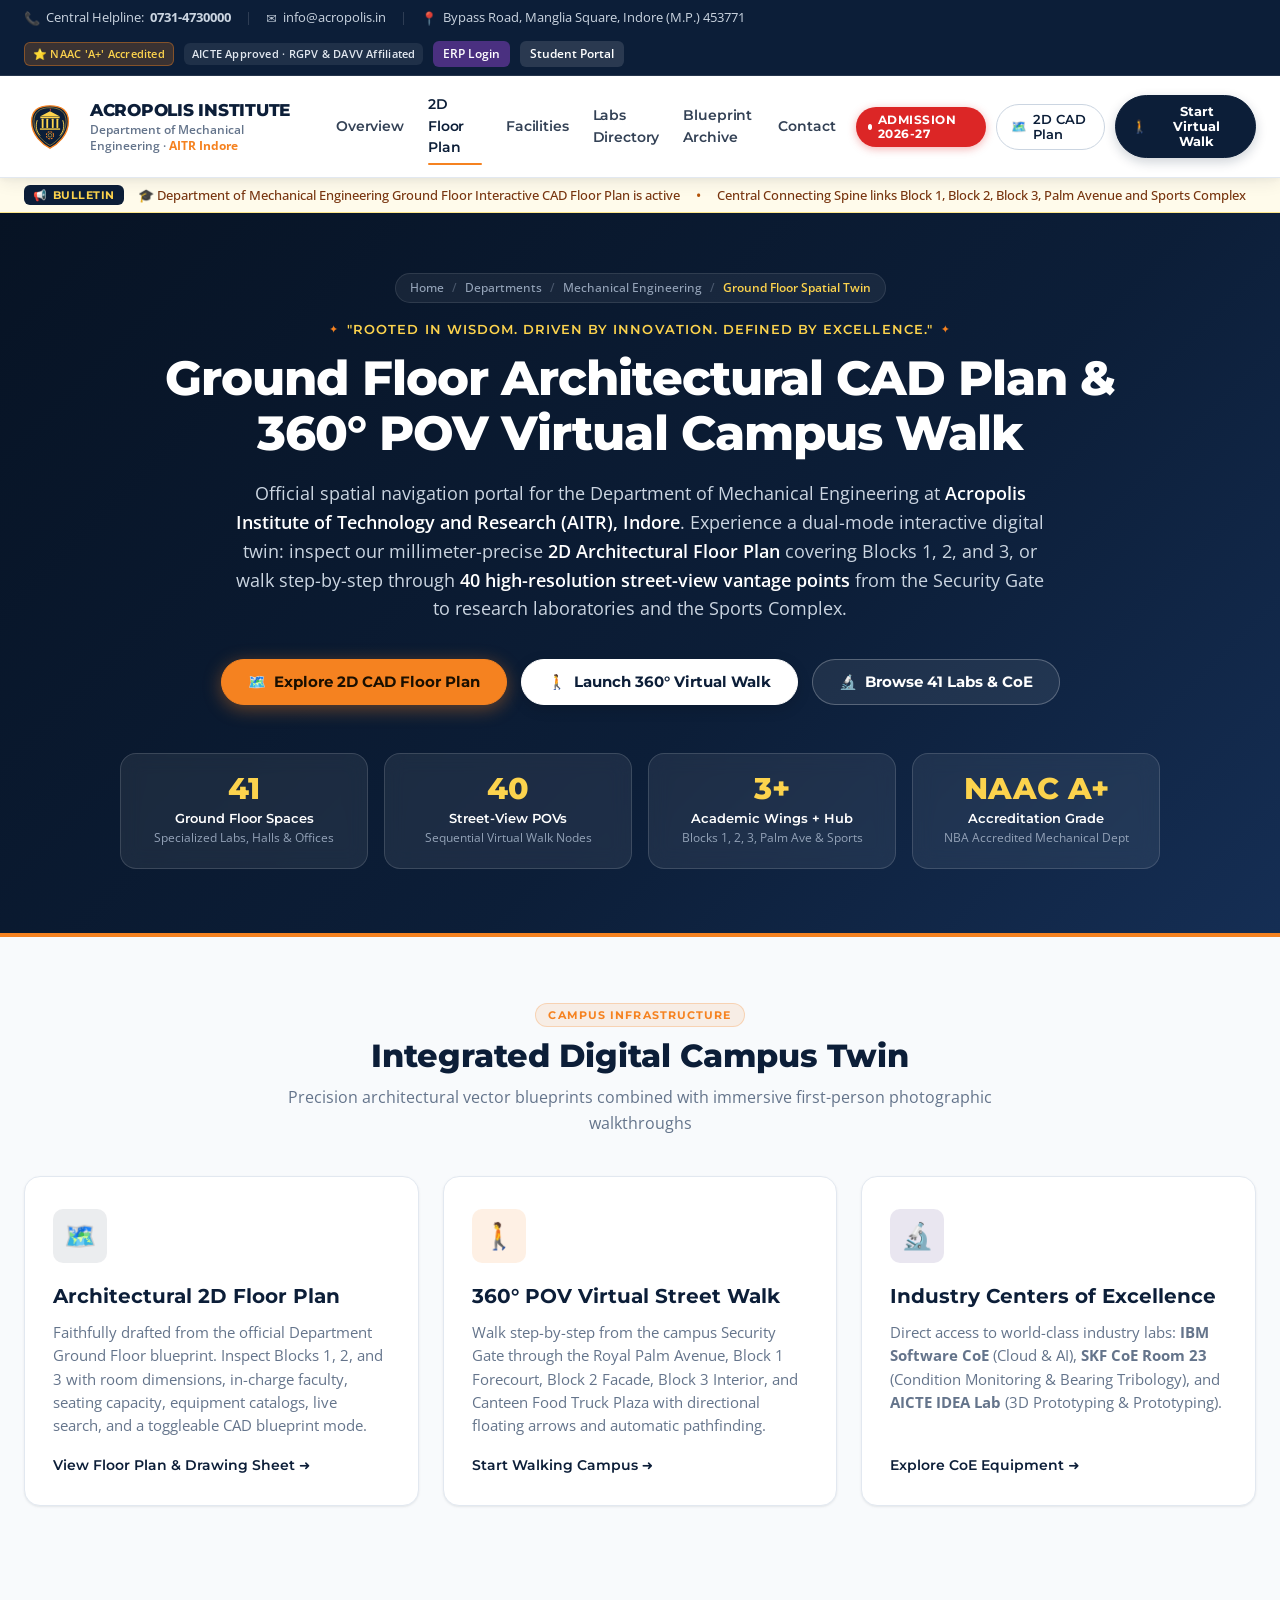
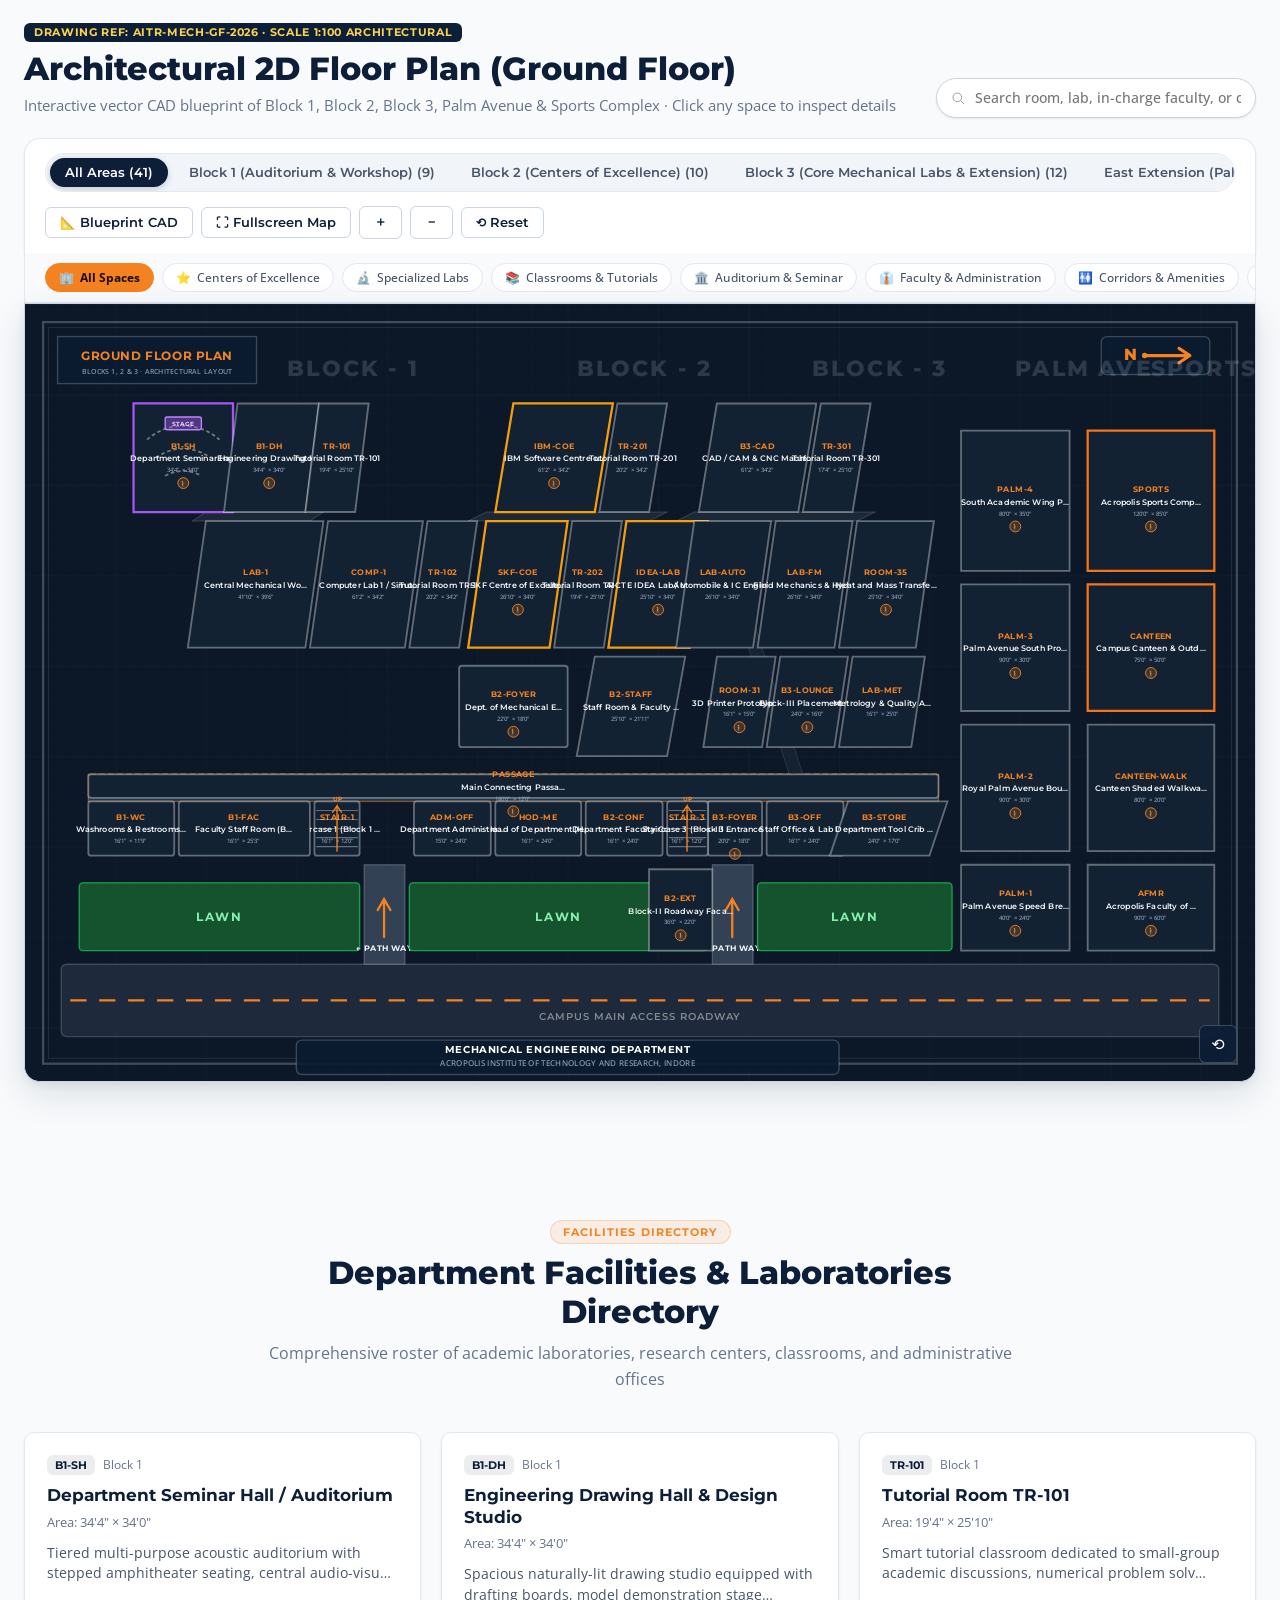
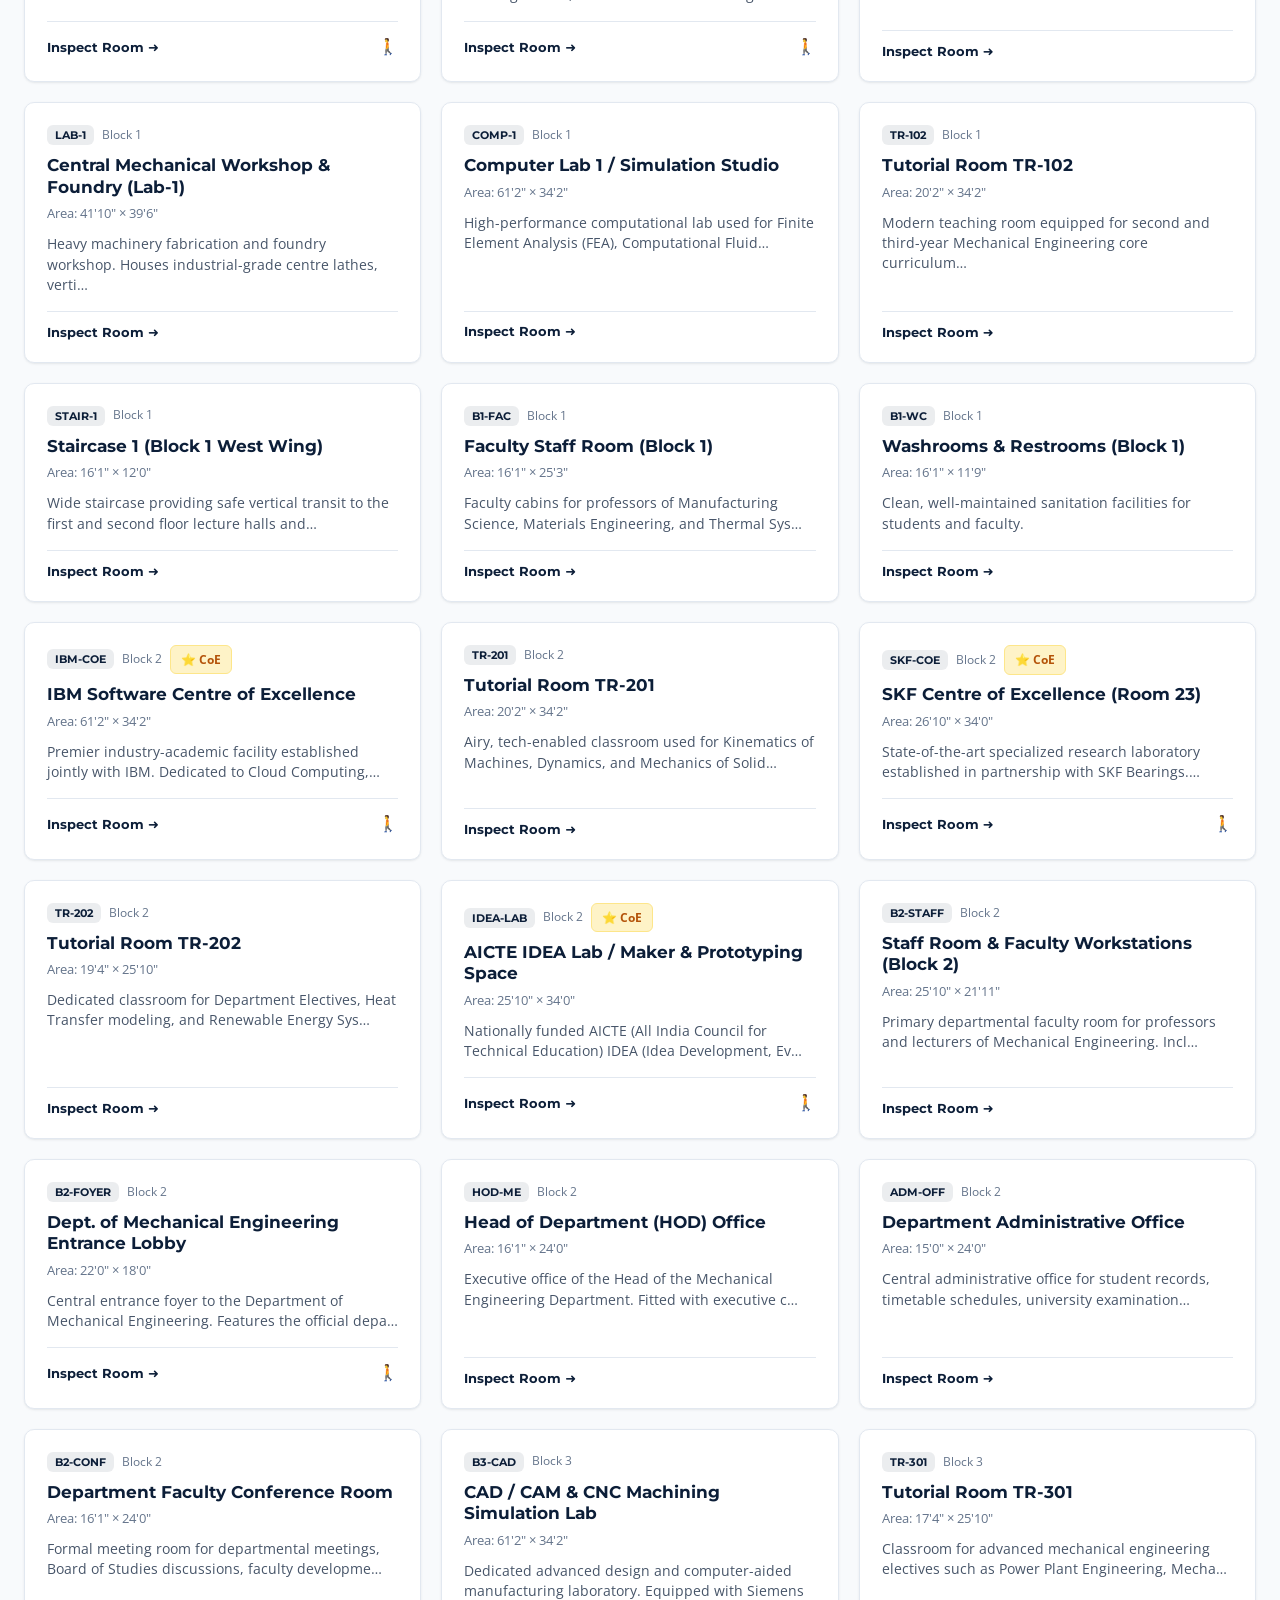
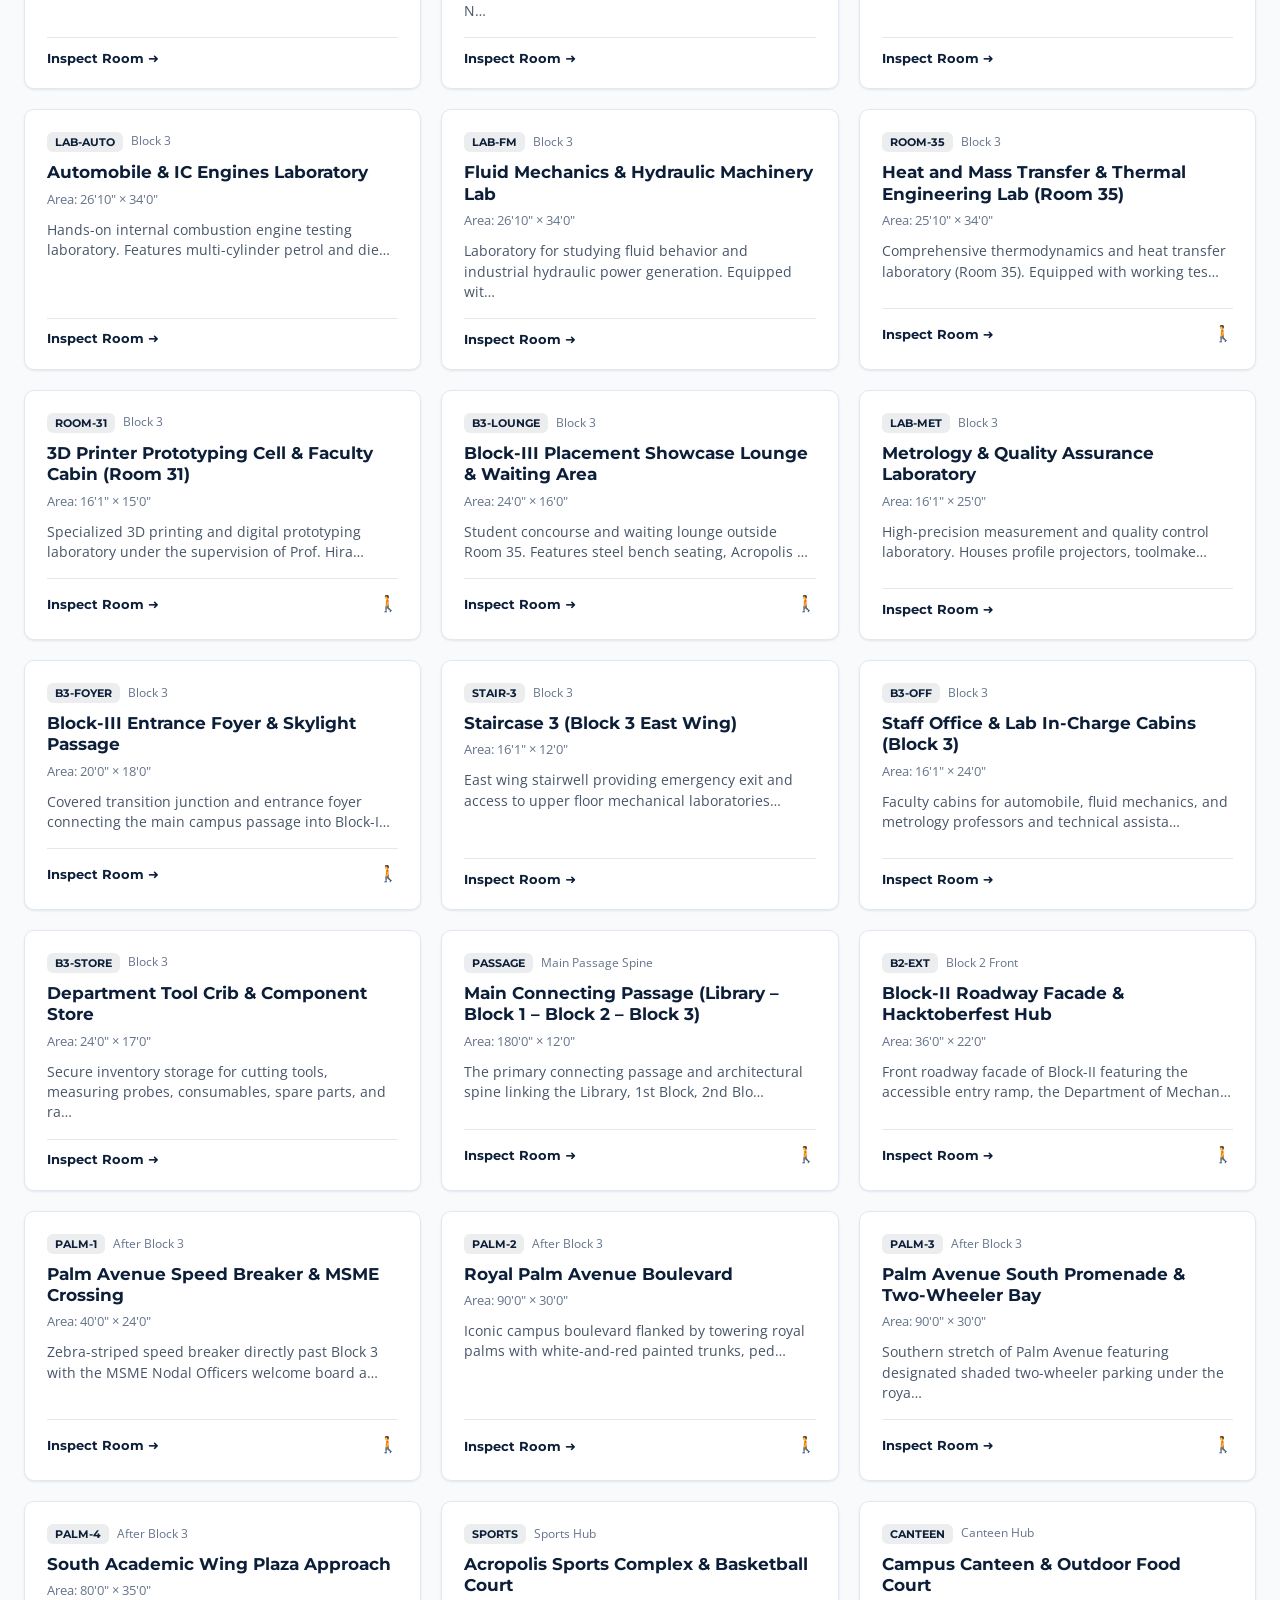
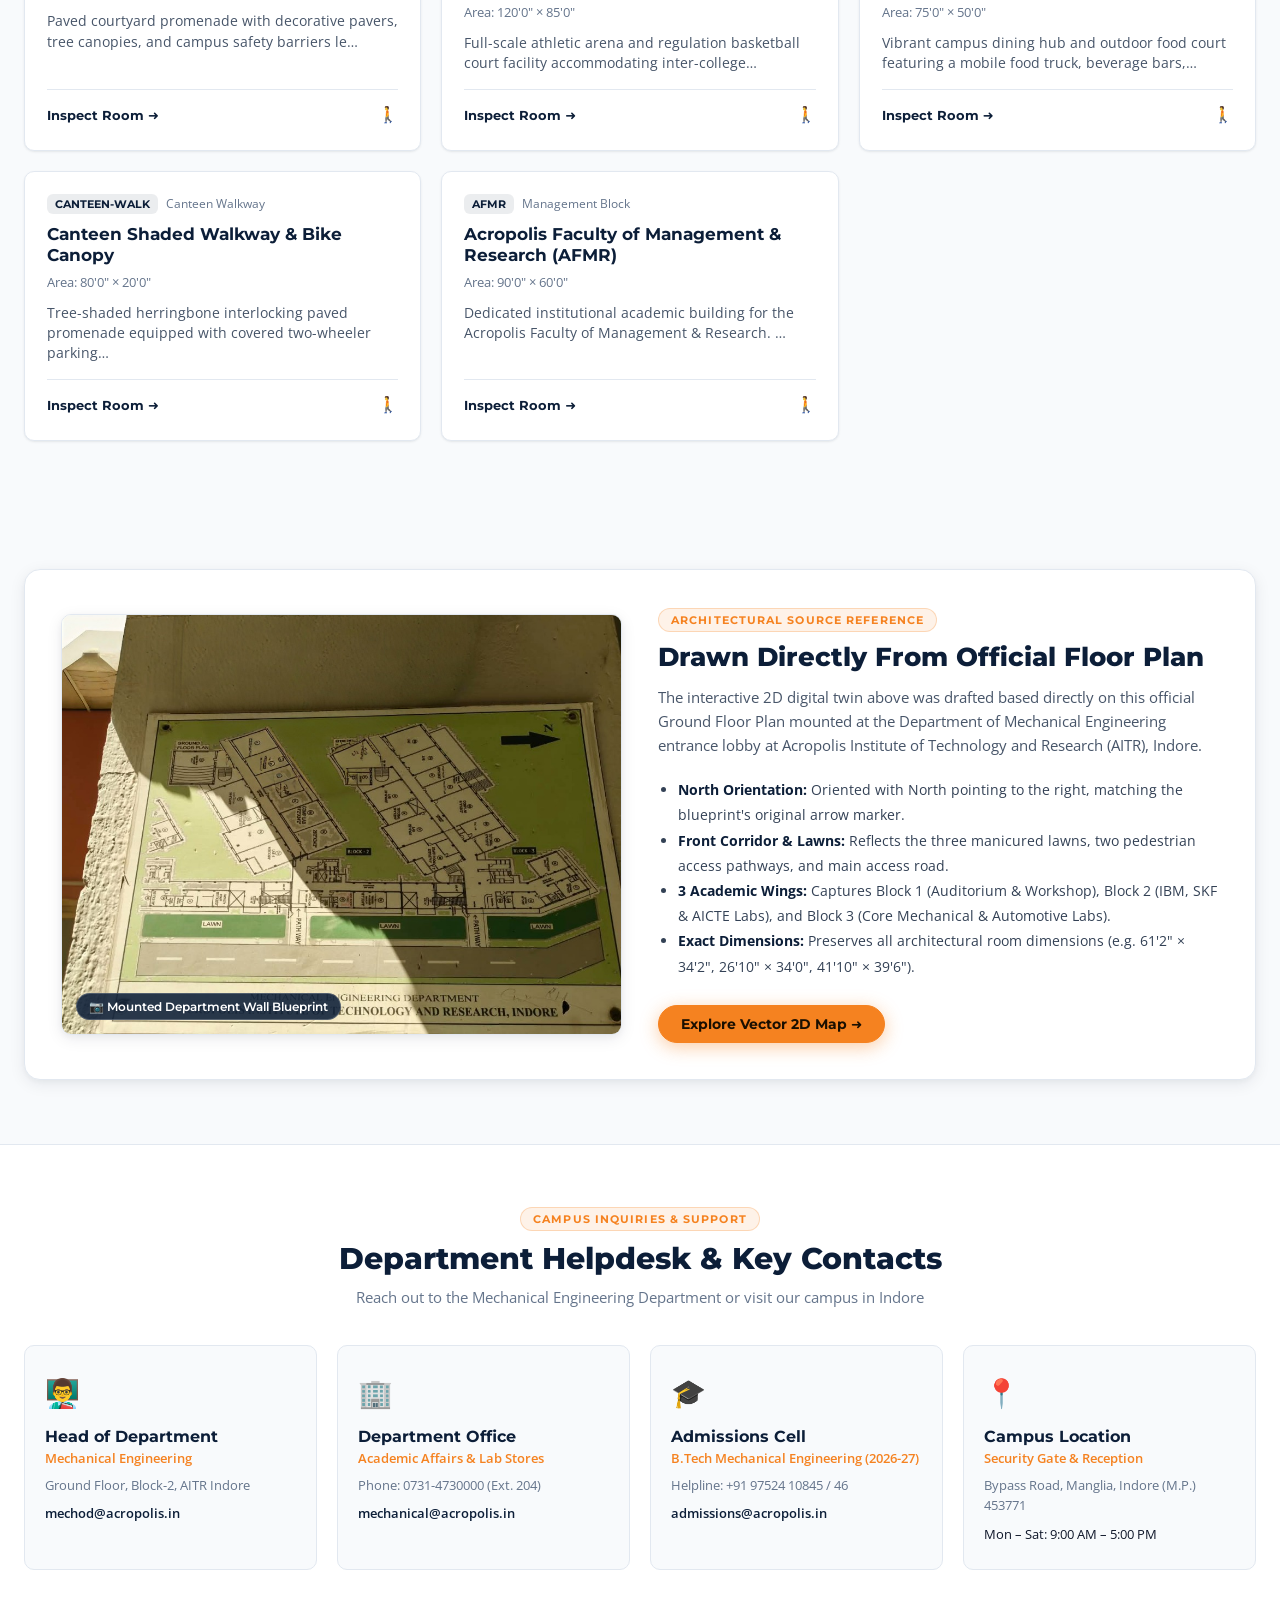
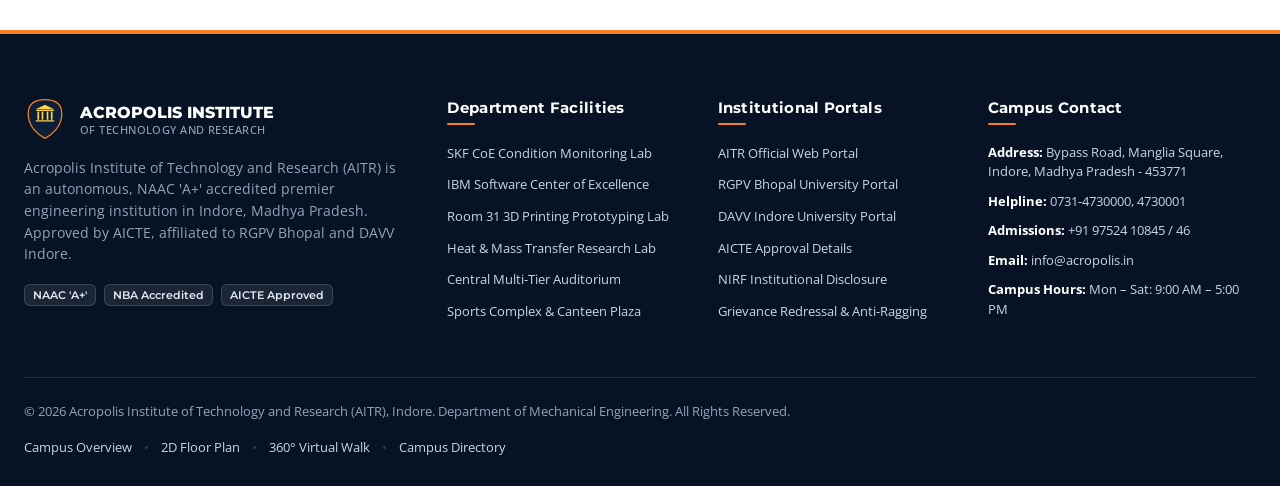
==== commit 673d989a: "Update campus navigator code and add new location photos" ====
--- a/campus-navigator/index.html
+++ b/campus-navigator/index.html
@@ -3,12 +3,12 @@
 <head>
   <meta charset="utf-8">
   <meta name="viewport" content="width=device-width, initial-scale=1, viewport-fit=cover">
-  <title>Acropolis Campus Navigator · 2D Map & Virtual Walk</title>
-  <meta name="description" content="Explore Acropolis Institute of Technology and Research (AITR) Indore with an interactive 2D floor plan of Blocks 1, 2, and 3 and an immersive street-view virtual walk.">
-  <meta name="theme-color" content="#14202a">
+  <title>Acropolis Institute of Technology and Research (AITR) · Campus Digital Twin & Virtual Walk</title>
+  <meta name="description" content="Official Ground Floor Architectural CAD Floor Plan and 360° POV Virtual Campus Walk of the Department of Mechanical Engineering at Acropolis Institute of Technology and Research (AITR), Indore.">
+  <meta name="theme-color" content="#0c1e38">
   <link rel="preconnect" href="https://fonts.googleapis.com">
   <link rel="preconnect" href="https://fonts.gstatic.com" crossorigin>
-  <link href="https://fonts.googleapis.com/css2?family=Bricolage+Grotesque:opsz,wght@12..96,500;12..96,700;12..96,800&family=Instrument+Sans:wght@400;500;600;700&display=swap" rel="stylesheet">
+  <link href="https://fonts.googleapis.com/css2?family=Montserrat:wght@400;500;600;700;800;900&family=Open+Sans:ital,wght@0,400;0,500;0,600;0,700;1,400&display=swap" rel="stylesheet">
   <link rel="stylesheet" href="css/style.css">
   <link rel="stylesheet" href="css/map2d.css">
 </head>
@@ -18,132 +18,230 @@
        LANDING PAGE & 2D MAP VIEW (Default)
        ====================================================================== -->
   <div id="landing-wrapper">
-    <!-- Ambient Glow Background -->
-    <div class="landing-ambient-glow" aria-hidden="true">
-      <div class="glow-orb-1"></div>
-      <div class="glow-orb-2"></div>
-    </div>
-
-    <!-- Header Navigation Bar -->
+    <!-- Ambient Grid Texture Background -->
+    <div class="landing-ambient-glow" aria-hidden="true"></div>
+
+    <!-- 1. TOP UTILITY BAR (Official AITR Portal Header) -->
+    <div class="aitr-topbar">
+      <div class="aitr-topbar-inner">
+        <div class="aitr-topbar-left">
+          <span class="topbar-item"><span class="topbar-icon">📞</span> Central Helpline: <strong>0731-4730000</strong></span>
+          <span class="topbar-sep">|</span>
+          <span class="topbar-item"><span class="topbar-icon">✉️</span> <a href="mailto:info@acropolis.in">info@acropolis.in</a></span>
+          <span class="topbar-sep">|</span>
+          <span class="topbar-item topbar-loc"><span class="topbar-icon">📍</span> Bypass Road, Manglia Square, Indore (M.P.) 453771</span>
+        </div>
+        <div class="aitr-topbar-right">
+          <span class="topbar-badge naac-badge">⭐ NAAC 'A+' Accredited</span>
+          <span class="topbar-badge aicte-badge">AICTE Approved · RGPV & DAVV Affiliated</span>
+          <a href="https://aitr.ac.in" target="_blank" rel="noopener" class="topbar-link erp-btn">ERP Login</a>
+          <a href="https://aitr.ac.in" target="_blank" rel="noopener" class="topbar-link student-btn">Student Portal</a>
+        </div>
+      </div>
+    </div>
+
+    <!-- 2. MAIN FLOATING ACADEMIC NAVBAR -->
     <header class="landing-nav">
-      <div class="landing-brand">
-        <div class="brand-logo-icon">🏛️</div>
-        <div class="brand-titles">
-          <span class="brand-main">Acropolis Campus Navigator</span>
-          <span class="brand-sub">Mechanical Engineering Dept · AITR Indore</span>
-        </div>
-      </div>
-
-      <nav class="nav-links" aria-label="Main Navigation">
-        <a href="#overview" class="nav-link">Overview</a>
-        <a href="#floorplan-explorer-section" class="nav-link">2D Floor Plan (3 Blocks)</a>
-        <a href="#features-overview" class="nav-link">Features</a>
-        <a href="#directory-section" class="nav-link">Labs & Rooms Directory</a>
-        <a href="#blueprint-compare" class="nav-link">Blueprint Photo</a>
-      </nav>
-
-      <div class="nav-actions">
-        <a href="#floorplan-explorer-section" class="btn glass" id="nav-btn-2dmap">🗺️ 2D Map</a>
-        <button class="btn primary glow" id="nav-btn-start-walk">🚶 Start Virtual Walk</button>
+      <div class="aitr-navbar-inner">
+        <a href="#overview" class="landing-brand">
+          <div class="brand-logo-icon">
+            <!-- Official Acropolis Crest SVG -->
+            <svg class="aitr-crest-svg" viewBox="0 0 100 100" width="46" height="46" aria-hidden="true">
+              <path d="M50 4 C24 4 10 16 10 38 C10 68 34 88 50 96 C66 88 90 68 90 38 C90 16 76 4 50 4 Z" fill="#0c1e38" stroke="#f58220" stroke-width="3" />
+              <path d="M50 8 C27 8 15 19 15 38 C15 65 37 83 50 90 C63 83 85 65 85 38 C85 19 73 8 50 8 Z" fill="none" stroke="#fcd34d" stroke-width="1.2" opacity="0.8" />
+              <polygon points="50,16 28,27 72,27" fill="#fcd34d" />
+              <rect x="29" y="28" width="42" height="3" fill="#fcd34d" />
+              <rect x="32" y="32" width="4" height="20" rx="1" fill="#fcd34d" />
+              <rect x="42" y="32" width="4" height="20" rx="1" fill="#fcd34d" />
+              <rect x="54" y="32" width="4" height="20" rx="1" fill="#fcd34d" />
+              <rect x="64" y="32" width="4" height="20" rx="1" fill="#fcd34d" />
+              <rect x="28" y="53" width="44" height="3" fill="#fcd34d" />
+              <g transform="translate(50, 68) scale(0.28)">
+                <circle cx="0" cy="0" r="28" fill="none" stroke="#f58220" stroke-width="8" stroke-dasharray="14 8" />
+                <circle cx="0" cy="0" r="14" fill="#0c1e38" stroke="#fcd34d" stroke-width="4" />
+              </g>
+              <path d="M22 36 C18 46 20 60 28 68" fill="none" stroke="#fcd34d" stroke-width="2" stroke-linecap="round" />
+              <path d="M78 36 C82 46 80 60 72 68" fill="none" stroke="#fcd34d" stroke-width="2" stroke-linecap="round" />
+              <path d="M50 9 C48 12 52 14 50 16 C53 14 52 11 50 9 Z" fill="#ef4444" />
+            </svg>
+          </div>
+          <div class="brand-titles">
+            <span class="brand-main">Acropolis Institute</span>
+            <span class="brand-sub">Department of Mechanical Engineering · <strong>AITR Indore</strong></span>
+          </div>
+        </a>
+
+        <nav class="nav-links" aria-label="Campus Portal Navigation">
+          <a href="#overview" class="nav-link">Overview</a>
+          <a href="#floorplan-explorer-section" class="nav-link active-nav">2D Floor Plan</a>
+          <a href="#features-overview" class="nav-link">Facilities</a>
+          <a href="#directory-section" class="nav-link">Labs Directory</a>
+          <a href="#blueprint-compare" class="nav-link">Blueprint Archive</a>
+          <a href="#contact-section" class="nav-link">Contact</a>
+        </nav>
+
+        <div class="nav-actions">
+          <a href="https://aitr.ac.in" target="_blank" rel="noopener" class="admission-pill">
+            <span class="pulse-dot"></span> ADMISSION 2026-27
+          </a>
+          <a href="#floorplan-explorer-section" class="btn-nav-2d" id="nav-btn-2dmap">
+            <span>🗺️</span> 2D CAD Plan
+          </a>
+          <button class="btn-nav-walk" id="nav-btn-start-walk">
+            <span>🚶</span> Start Virtual Walk
+          </button>
+        </div>
       </div>
     </header>
 
-    <!-- Main Landing Content -->
+    <!-- 3. UNIVERSITY ANNOUNCEMENT TICKER -->
+    <div class="aitr-notice-ticker">
+      <div class="ticker-inner">
+        <div class="ticker-badge">
+          <span class="ticker-icon">📢</span> BULLETIN
+        </div>
+        <div class="ticker-content">
+          <div class="ticker-track">
+            <span>🎓 Department of Mechanical Engineering Ground Floor Interactive CAD Floor Plan is active</span>
+            <span class="ticker-dot">•</span>
+            <span>Central Connecting Spine links Block 1, Block 2, Block 3, Palm Avenue and Sports Complex</span>
+            <span class="ticker-dot">•</span>
+            <span>41 Verified Spaces Catalogued across 3 Blocks & Amenities</span>
+            <span class="ticker-dot">•</span>
+            <span>40 Sequential First-Person Street View POV nodes available</span>
+            <span class="ticker-dot">•</span>
+            <span>⭐ NAAC 'A+' Accredited Autonomous Engineering Campus · NBA Accredited Programs</span>
+            <span class="ticker-dot">•</span>
+            <span>🔬 Industry Centers of Excellence: SKF Condition Monitoring, IBM Cloud & AI, AICTE IDEA Lab</span>
+          </div>
+        </div>
+      </div>
+    </div>
+
+    <!-- 4. MAIN ACADEMIC HERO BANNER -->
     <main>
-      <!-- Hero Section -->
       <section class="landing-hero" id="overview">
-        <div class="hero-badge-tag">
-          <span>🎓</span> Acropolis Institute of Technology and Research, Indore
-        </div>
-        <h1 class="hero-headline">
-          Interactive Campus Walk & 2D Floor Plan Navigator
-        </h1>
-        <p class="hero-subhead">
-          Welcome to the digital campus navigator for the Department of Mechanical Engineering. 
-          Experience a dual-mode navigation system: inspect our high-precision architectural 
-          <strong>2D Ground Floor Plan of Blocks 1, 2, and 3</strong> with industry labs and classrooms, 
-          or take an immersive <strong>first-person street-view walk</strong> from the Security Gate to departmental corridors.
-        </p>
-
-        <div class="hero-actions">
-          <a href="#floorplan-explorer-section" class="btn-hero primary">
-            <span>🗺️</span> Explore 2D Map (3 Blocks)
-          </a>
-          <button class="btn-hero secondary" id="hero-btn-walk">
-            <span>🚶</span> Start Virtual Street Walk
-          </button>
-          <a href="#directory-section" class="btn-hero secondary">
-            <span>🔬</span> Browse Labs & CoE
-          </a>
-        </div>
-
-        <!-- Key Campus Stats -->
-        <div class="hero-stats-grid">
-          <div class="stat-card glass">
-            <div class="stat-number">3</div>
-            <div class="stat-label">Connected Academic Blocks</div>
-          </div>
-          <div class="stat-card glass">
-            <div class="stat-number">28+</div>
-            <div class="stat-label">Specialized Labs & Rooms</div>
-          </div>
-          <div class="stat-card glass">
-            <div class="stat-number">3</div>
-            <div class="stat-label">Centers of Excellence</div>
-          </div>
-          <div class="stat-card glass">
-            <div class="stat-number">100%</div>
-            <div class="stat-label">Ground Floor Coverage</div>
+        <div class="hero-container">
+          <!-- Institutional Breadcrumb -->
+          <div class="hero-breadcrumb">
+            <span>Home</span> <span class="sep">/</span> 
+            <span>Departments</span> <span class="sep">/</span> 
+            <span>Mechanical Engineering</span> <span class="sep">/</span> 
+            <span class="current">Ground Floor Spatial Twin</span>
+          </div>
+
+          <!-- Official College Motto -->
+          <div class="hero-college-motto">
+            <span class="motto-star">✦</span> "Rooted in Wisdom. Driven by Innovation. Defined by Excellence." <span class="motto-star">✦</span>
+          </div>
+
+          <h1 class="hero-headline">
+            Ground Floor Architectural CAD Plan & 360° POV Virtual Campus Walk
+          </h1>
+
+          <p class="hero-subhead">
+            Official spatial navigation portal for the Department of Mechanical Engineering at 
+            <strong>Acropolis Institute of Technology and Research (AITR), Indore</strong>. 
+            Experience a dual-mode interactive digital twin: inspect our millimeter-precise 
+            <strong>2D Architectural Floor Plan</strong> covering Blocks 1, 2, and 3, or walk step-by-step 
+            through <strong>40 high-resolution street-view vantage points</strong> from the Security Gate to research laboratories and the Sports Complex.
+          </p>
+
+          <div class="hero-actions">
+            <a href="#floorplan-explorer-section" class="btn-hero primary">
+              <span>🗺️</span> Explore 2D CAD Floor Plan
+            </a>
+            <button class="btn-hero secondary" id="hero-btn-walk">
+              <span>🚶</span> Launch 360° Virtual Walk
+            </button>
+            <a href="#directory-section" class="btn-hero outline">
+              <span>🔬</span> Browse 41 Labs & CoE
+            </a>
+          </div>
+
+          <!-- Official Institutional Stats -->
+          <div class="hero-stats-grid">
+            <div class="stat-card">
+              <div class="stat-number">41</div>
+              <div class="stat-label">Ground Floor Spaces</div>
+              <div class="stat-sub">Specialized Labs, Halls & Offices</div>
+            </div>
+            <div class="stat-card">
+              <div class="stat-number">40</div>
+              <div class="stat-label">Street-View POVs</div>
+              <div class="stat-sub">Sequential Virtual Walk Nodes</div>
+            </div>
+            <div class="stat-card">
+              <div class="stat-number">3+</div>
+              <div class="stat-label">Academic Wings + Hub</div>
+              <div class="stat-sub">Blocks 1, 2, 3, Palm Ave & Sports</div>
+            </div>
+            <div class="stat-card">
+              <div class="stat-number">NAAC A+</div>
+              <div class="stat-label">Accreditation Grade</div>
+              <div class="stat-sub">NBA Accredited Mechanical Dept</div>
+            </div>
           </div>
         </div>
       </section>
 
-      <!-- Features Cards Section -->
+      <!-- 5. FEATURES OVERVIEW SECTION -->
       <section class="features-section" id="features-overview">
+        <div class="features-header">
+          <span class="section-tag-badge">CAMPUS INFRASTRUCTURE</span>
+          <h2>Integrated Digital Campus Twin</h2>
+          <p>Precision architectural vector blueprints combined with immersive first-person photographic walkthroughs</p>
+        </div>
+
         <div class="features-grid">
-          <div class="feature-card glass">
+          <div class="feature-card">
             <div class="feature-icon-box">🗺️</div>
             <h3>Architectural 2D Floor Plan</h3>
             <p>
-              Accurately drafted from the official Department Ground Floor blueprint. 
-              Explore Blocks 1, 2, and 3 with room dimensions, seating capacity, equipment listings, 
-              live search, and CAD blueprint mode.
+              Faithfully drafted from the official Department Ground Floor blueprint. 
+              Inspect Blocks 1, 2, and 3 with room dimensions, in-charge faculty, seating capacity, 
+              equipment catalogs, live search, and a toggleable CAD blueprint mode.
             </p>
-          </div>
-
-          <div class="feature-card glass">
+            <a href="#floorplan-explorer-section" class="card-link">View Floor Plan & Drawing Sheet ➜</a>
+          </div>
+
+          <div class="feature-card">
             <div class="feature-icon-box">🚶</div>
-            <h3>First-Person Street-View Walk</h3>
+            <h3>360° POV Virtual Street Walk</h3>
             <p>
-              Walk step-by-step through the campus using high-resolution POV photography. 
-              Features directional floating arrows, intelligent pathfinding, and "Walk me there" auto-pilot navigation.
+              Walk step-by-step from the campus Security Gate through the Royal Palm Avenue, 
+              Block 1 Forecourt, Block 2 Facade, Block 3 Interior, and Canteen Food Truck Plaza 
+              with directional floating arrows and automatic pathfinding.
             </p>
-          </div>
-
-          <div class="feature-card glass">
+            <a href="#" onclick="CampusWalk.switchMode('walk'); return false;" class="card-link">Start Walking Campus ➜</a>
+          </div>
+
+          <div class="feature-card">
             <div class="feature-icon-box">🔬</div>
             <h3>Industry Centers of Excellence</h3>
             <p>
-              Direct access to world-class facilities: <strong>IBM Software CoE</strong> (Cloud & AI), 
+              Direct access to world-class industry labs: <strong>IBM Software CoE</strong> (Cloud & AI), 
               <strong>SKF CoE Room 23</strong> (Condition Monitoring & Bearing Tribology), and 
-              <strong>AICTE IDEA Lab</strong> (3D Printing & Prototyping).
+              <strong>AICTE IDEA Lab</strong> (3D Prototyping & Prototyping).
             </p>
+            <a href="#directory-section" class="card-link">Explore CoE Equipment ➜</a>
           </div>
         </div>
       </section>
 
-      <!-- 2D FLOOR PLAN EXPLORER SECTION -->
+      <!-- 6. 2D FLOOR PLAN EXPLORER SECTION -->
       <section class="floorplan-explorer-section" id="floorplan-explorer-section">
         <div class="section-header-row">
           <div class="section-titles">
+            <span class="drawing-meta-badge">DRAWING REF: AITR-MECH-GF-2026 · SCALE 1:100 ARCHITECTURAL</span>
             <h2>Architectural 2D Floor Plan (Ground Floor)</h2>
-            <p>Interactive vector CAD blueprint of Block 1, Block 2, and Block 3 · Click any room or lab to inspect details</p>
+            <p>Interactive vector CAD blueprint of Block 1, Block 2, Block 3, Palm Avenue & Sports Complex · Click any space to inspect details</p>
           </div>
 
           <!-- Live Room Search -->
           <div class="map2d-search-box">
             <svg class="search-icon-svg" viewBox="0 0 24 24"><circle cx="11" cy="11" r="6.5"/><path d="M16 16l5 5"/></svg>
-            <input type="text" id="map2d-search-input" placeholder="Search room, lab, or code (e.g. SKF, IBM, TR-101)..." autocomplete="off">
+            <input type="text" id="map2d-search-input" placeholder="Search room, lab, in-charge faculty, or code (e.g. SKF, Room 31, Canteen)..." autocomplete="off">
             <div class="map2d-search-results" id="map2d-search-results" hidden></div>
           </div>
         </div>
@@ -183,11 +281,12 @@
         </div>
       </section>
 
-      <!-- Department Facilities & Labs Directory -->
+      <!-- 7. DEPARTMENT FACILITIES & LABS DIRECTORY -->
       <section class="directory-section" id="directory-section">
-        <div class="section-titles">
-          <h2>Department Facilities & Rooms Directory</h2>
-          <p>Comprehensive list of laboratories, classrooms, and administrative offices across Blocks 1, 2, and 3</p>
+        <div class="features-header">
+          <span class="section-tag-badge">FACILITIES DIRECTORY</span>
+          <h2>Department Facilities & Laboratories Directory</h2>
+          <p>Comprehensive roster of academic laboratories, research centers, classrooms, and administrative offices</p>
         </div>
 
         <div class="rooms-directory-grid" id="rooms-directory-grid">
@@ -195,49 +294,165 @@
         </div>
       </section>
 
-      <!-- Blueprint Photo Reference Section -->
+      <!-- 8. BLUEPRINT PHOTO REFERENCE SECTION -->
       <section class="blueprint-reference-section" id="blueprint-compare">
-        <div class="blueprint-compare-card glass">
+        <div class="blueprint-compare-card">
           <div class="compare-photo-wrap">
             <img src="photos/floor-plan.jpg" alt="Mechanical Engineering Department Ground Floor Plan at AITR Indore" loading="lazy">
-            <span class="compare-photo-badge">📷 Original Department Wall Blueprint</span>
+            <span class="compare-photo-badge">📷 Mounted Department Wall Blueprint</span>
           </div>
           <div class="compare-info">
-            <span class="hero-badge-tag">📐 Source Blueprint Reference</span>
+            <span class="section-tag-badge">ARCHITECTURAL SOURCE REFERENCE</span>
             <h3>Drawn Directly From Official Floor Plan</h3>
             <p>
-              The interactive 2D map above was drafted based directly on this official Ground Floor Plan 
+              The interactive 2D digital twin above was drafted based directly on this official Ground Floor Plan 
               mounted at the Department of Mechanical Engineering entrance lobby at Acropolis Institute of Technology and Research (AITR), Indore.
             </p>
             <ul class="compare-features-list">
               <li><strong>North Orientation:</strong> Oriented with North pointing to the right, matching the blueprint's original arrow marker.</li>
               <li><strong>Front Corridor & Lawns:</strong> Reflects the three manicured lawns, two pedestrian access pathways, and main access road.</li>
-              <li><strong>3 Academic Wings:</strong> Captures the angled layout of Block 1 (Auditorium & Workshop), Block 2 (IBM, SKF & AICTE Labs), and Block 3 (Core Mechanical & Automotive Labs).</li>
+              <li><strong>3 Academic Wings:</strong> Captures Block 1 (Auditorium & Workshop), Block 2 (IBM, SKF & AICTE Labs), and Block 3 (Core Mechanical & Automotive Labs).</li>
               <li><strong>Exact Dimensions:</strong> Preserves all architectural room dimensions (e.g. 61'2" × 34'2", 26'10" × 34'0", 41'10" × 39'6").</li>
             </ul>
-            <a href="#floorplan-explorer-section" class="btn primary glow">
+            <a href="#floorplan-explorer-section" class="btn-hero primary" style="padding:10px 22px; font-size:13.5px;">
               Explore Vector 2D Map ➜
             </a>
           </div>
         </div>
       </section>
+
+      <!-- 9. DEPARTMENT CONTACT & HELPDESK SECTION -->
+      <section class="aitr-contact-section" id="contact-section">
+        <div class="contact-container">
+          <div class="contact-header">
+            <span class="section-tag-badge">CAMPUS INQUIRIES & SUPPORT</span>
+            <h2>Department Helpdesk & Key Contacts</h2>
+            <p>Reach out to the Mechanical Engineering Department or visit our campus in Indore</p>
+          </div>
+
+          <div class="contact-grid">
+            <div class="contact-card">
+              <div class="contact-icon">👨‍🏫</div>
+              <h4>Head of Department</h4>
+              <p class="contact-role">Mechanical Engineering</p>
+              <p class="contact-detail">Ground Floor, Block-2, AITR Indore</p>
+              <p class="contact-link"><a href="mailto:mechod@acropolis.in">mechod@acropolis.in</a></p>
+            </div>
+            <div class="contact-card">
+              <div class="contact-icon">🏢</div>
+              <h4>Department Office</h4>
+              <p class="contact-role">Academic Affairs & Lab Stores</p>
+              <p class="contact-detail">Phone: 0731-4730000 (Ext. 204)</p>
+              <p class="contact-link"><a href="mailto:mechanical@acropolis.in">mechanical@acropolis.in</a></p>
+            </div>
+            <div class="contact-card">
+              <div class="contact-icon">🎓</div>
+              <h4>Admissions Cell</h4>
+              <p class="contact-role">B.Tech Mechanical Engineering (2026-27)</p>
+              <p class="contact-detail">Helpline: +91 97524 10845 / 46</p>
+              <p class="contact-link"><a href="mailto:admissions@acropolis.in">admissions@acropolis.in</a></p>
+            </div>
+            <div class="contact-card">
+              <div class="contact-icon">📍</div>
+              <h4>Campus Location</h4>
+              <p class="contact-role">Security Gate & Reception</p>
+              <p class="contact-detail">Bypass Road, Manglia, Indore (M.P.) 453771</p>
+              <p class="contact-link">Mon – Sat: 9:00 AM – 5:00 PM</p>
+            </div>
+          </div>
+        </div>
+      </section>
     </main>
 
-    <!-- Landing Footer -->
-    <footer class="landing-footer">
-      <div class="footer-links">
-        <a href="#overview">Overview</a>
-        <a href="#floorplan-explorer-section">2D Floor Plan</a>
-        <a href="#directory-section">Labs Directory</a>
-        <a href="#blueprint-compare">Blueprint Reference</a>
-        <a href="#" onclick="CampusWalk.switchMode('walk'); return false;">Virtual Walk</a>
+    <!-- 10. OFFICIAL 4-COLUMN ACROPOLIS FOOTER -->
+    <footer class="aitr-portal-footer">
+      <div class="footer-container">
+        <div class="footer-grid">
+          <!-- Col 1: College Info -->
+          <div class="footer-col brand-col">
+            <div class="footer-brand">
+              <div class="footer-crest-wrap">
+                <svg viewBox="0 0 100 100" width="42" height="42" aria-hidden="true">
+                  <path d="M50 4 C24 4 10 16 10 38 C10 68 34 88 50 96 C66 88 90 68 90 38 C90 16 76 4 50 4 Z" fill="#0c1e38" stroke="#f58220" stroke-width="3" />
+                  <polygon points="50,16 28,27 72,27" fill="#fcd34d" />
+                  <rect x="29" y="28" width="42" height="3" fill="#fcd34d" />
+                  <rect x="32" y="32" width="4" height="20" rx="1" fill="#fcd34d" />
+                  <rect x="42" y="32" width="4" height="20" rx="1" fill="#fcd34d" />
+                  <rect x="54" y="32" width="4" height="20" rx="1" fill="#fcd34d" />
+                  <rect x="64" y="32" width="4" height="20" rx="1" fill="#fcd34d" />
+                  <rect x="28" y="53" width="44" height="3" fill="#fcd34d" />
+                </svg>
+              </div>
+              <div class="footer-brand-title">
+                <strong>ACROPOLIS INSTITUTE</strong>
+                <span>OF TECHNOLOGY AND RESEARCH</span>
+              </div>
+            </div>
+            <p class="footer-bio">
+              Acropolis Institute of Technology and Research (AITR) is an autonomous, NAAC 'A+' accredited premier engineering institution in Indore, Madhya Pradesh. Approved by AICTE, affiliated to RGPV Bhopal and DAVV Indore.
+            </p>
+            <div class="footer-acc-badges">
+              <span class="acc-pill">NAAC 'A+'</span>
+              <span class="acc-pill">NBA Accredited</span>
+              <span class="acc-pill">AICTE Approved</span>
+            </div>
+          </div>
+
+          <!-- Col 2: Labs & CoE -->
+          <div class="footer-col">
+            <h4 class="footer-heading">Department Facilities</h4>
+            <ul class="footer-links-list">
+              <li><a href="#floorplan-explorer-section">SKF CoE Condition Monitoring Lab</a></li>
+              <li><a href="#floorplan-explorer-section">IBM Software Center of Excellence</a></li>
+              <li><a href="#floorplan-explorer-section">Room 31 3D Printing Prototyping Lab</a></li>
+              <li><a href="#floorplan-explorer-section">Heat & Mass Transfer Research Lab</a></li>
+              <li><a href="#floorplan-explorer-section">Central Multi-Tier Auditorium</a></li>
+              <li><a href="#floorplan-explorer-section">Sports Complex & Canteen Plaza</a></li>
+            </ul>
+          </div>
+
+          <!-- Col 3: Academic Links -->
+          <div class="footer-col">
+            <h4 class="footer-heading">Institutional Portals</h4>
+            <ul class="footer-links-list">
+              <li><a href="https://aitr.ac.in" target="_blank" rel="noopener">AITR Official Web Portal</a></li>
+              <li><a href="https://rgpv.ac.in" target="_blank" rel="noopener">RGPV Bhopal University Portal</a></li>
+              <li><a href="https://dauniv.ac.in" target="_blank" rel="noopener">DAVV Indore University Portal</a></li>
+              <li><a href="https://aicte-india.org" target="_blank" rel="noopener">AICTE Approval Details</a></li>
+              <li><a href="https://aitr.ac.in" target="_blank" rel="noopener">NIRF Institutional Disclosure</a></li>
+              <li><a href="https://aitr.ac.in" target="_blank" rel="noopener">Grievance Redressal & Anti-Ragging</a></li>
+            </ul>
+          </div>
+
+          <!-- Col 4: Campus Contact -->
+          <div class="footer-col">
+            <h4 class="footer-heading">Campus Contact</h4>
+            <div class="footer-contact-info">
+              <p><strong>Address:</strong> Bypass Road, Manglia Square, Indore, Madhya Pradesh - 453771</p>
+              <p><strong>Helpline:</strong> 0731-4730000, 4730001</p>
+              <p><strong>Admissions:</strong> +91 97524 10845 / 46</p>
+              <p><strong>Email:</strong> info@acropolis.in</p>
+              <p><strong>Campus Hours:</strong> Mon – Sat: 9:00 AM – 5:00 PM</p>
+            </div>
+          </div>
+        </div>
+
+        <!-- Bottom Copyright Bar -->
+        <div class="footer-bottom-bar">
+          <div class="copyright-text">
+            © 2026 Acropolis Institute of Technology and Research (AITR), Indore. Department of Mechanical Engineering. All Rights Reserved.
+          </div>
+          <div class="footer-sub-links">
+            <a href="#overview">Campus Overview</a>
+            <span class="sep">•</span>
+            <a href="#floorplan-explorer-section">2D Floor Plan</a>
+            <span class="sep">•</span>
+            <a href="#" onclick="CampusWalk.switchMode('walk'); return false;">360° Virtual Walk</a>
+            <span class="sep">•</span>
+            <a href="#contact-section">Campus Directory</a>
+          </div>
+        </div>
       </div>
-      <p>
-        Department of Mechanical Engineering · Acropolis Institute of Technology and Research (AITR), Indore
-      </p>
-      <p style="font-size:12px; opacity:0.6; margin-top:6px;">
-        Designed for students, faculty, and campus visitors. Keyboard shortcuts: <kbd>/</kbd> to search, <kbd>Esc</kbd> to close modal.
-      </p>
     </footer>
   </div>
 
@@ -253,13 +468,13 @@
   <!-- TOP BAR HUD -->
   <header class="hud top">
     <div class="loc glass" id="locChip">
-      <div class="loc-area" id="locArea">Campus</div>
+      <div class="loc-area" id="locArea">Acropolis Campus</div>
       <h1 class="loc-name" id="locName">Loading…</h1>
     </div>
 
     <div class="search glass" role="search">
       <svg class="s-ic" viewBox="0 0 24 24" aria-hidden="true"><circle cx="11" cy="11" r="6.5"/><path d="M16 16l5 5"/></svg>
-      <input id="q" type="text" placeholder="Where to? Try “SKF”, “IBM”, “Block-II”, “parking”…" autocomplete="off"
+      <input id="q" type="text" placeholder="Where to? Try “SKF”, “IBM”, “Block-II”, “Room 31”, “Canteen”…" autocomplete="off"
              role="combobox" aria-expanded="false" aria-controls="results" aria-label="Search destination">
       <kbd id="slashHint" aria-hidden="true">/</kbd>
       <ul id="results" role="listbox" hidden></ul>
@@ -267,8 +482,8 @@
 
     <div class="top-actions">
       <!-- Return to Landing Page & 2D Map Button -->
-      <button class="btn glass hud-home-btn" id="homeBtn" title="Return to Landing Page & 2D Map">
-        🏠 Home & 2D Map
+      <button class="btn glass hud-home-btn" id="homeBtn" title="Return to College Portal & 2D Map">
+        🏛️ Return to Portal & 2D Map
       </button>
       <button class="btn glass" id="placesBtn" aria-expanded="false" aria-controls="places">Places</button>
     </div>
@@ -300,7 +515,7 @@
   <!-- PLACES DRAWER -->
   <aside id="places" class="places glass" hidden>
     <div class="places-head">
-      <h2>All places</h2>
+      <h2>Campus Directory</h2>
       <button class="x" id="placesClose" aria-label="Close">×</button>
     </div>
     <div id="placesList"></div>
@@ -329,7 +544,7 @@
   </aside>
 
   <div id="toast" class="toast glass" role="status" hidden></div>
-  <div id="loader"><div class="ld-mark"></div><p>Loading campus…</p></div>
+  <div id="loader"><div class="ld-mark"></div><p>Loading Acropolis Campus…</p></div>
 
   <!-- SCRIPTS -->
   <script src="js/data.js"></script>
--- a/campus-navigator/css/style.css
+++ b/campus-navigator/css/style.css
@@ -1,32 +1,42 @@
-/* Acropolis Campus Walk
-   Palette is taken from the campus itself: barricade yellow (route), building rose (destination),
-   deep slate (glass panels over the photos). */
+/* ==========================================================================
+   ACROPOLIS CAMPUS VIRTUAL WALK (360° POV TOUR)
+   Official Acropolis Institute Theme & HUD Styling
+   ========================================================================== */
+
 :root {
-  --ink: #14202a;
-  --glass: rgba(20, 32, 42, .68);
-  --glass-solid: #1a2a35;
-  --line: rgba(255, 255, 255, .14);
-  --text: #f5f7f8;
-  --muted: #a9b6be;
-  --signal: #ffc928;
-  --rose: #f08a96;
-  --blue: #5cc8ff;
-  --radius: 14px;
-  --display: "Bricolage Grotesque", "Segoe UI", system-ui, sans-serif;
-  --body: "Instrument Sans", "Segoe UI", system-ui, -apple-system, sans-serif;
+  --ink: #0c1e38;
+  --glass: rgba(12, 30, 56, 0.88);
+  --glass-solid: #0c1e38;
+  --line: rgba(255, 255, 255, 0.18);
+  --text: #f8fafc;
+  --muted: #cbd5e1;
+  --signal: #f58220;
+  --rose: #dc2626;
+  --blue: #38bdf8;
+  --radius: 12px;
+  --display: "Montserrat", "Segoe UI", system-ui, -apple-system, sans-serif;
+  --body: "Open Sans", "Segoe UI", system-ui, -apple-system, sans-serif;
   --safe-t: env(safe-area-inset-top, 0px);
   --safe-b: env(safe-area-inset-bottom, 0px);
 }
+
 * { box-sizing: border-box; }
 html, body { height: 100%; margin: 0; }
-body { background: var(--ink); color: var(--text); font: 400 15px/1.45 var(--body); overflow: hidden; -webkit-tap-highlight-color: transparent; }
+body { background: var(--ink); color: var(--text); font: 400 15px/1.5 var(--body); overflow: hidden; -webkit-tap-highlight-color: transparent; }
 button { font: inherit; color: inherit; cursor: pointer; }
 [hidden] { display: none !important; }
 :focus-visible { outline: 2px solid var(--signal); outline-offset: 2px; }
 
-.glass { background: var(--glass); backdrop-filter: blur(14px) saturate(1.2); -webkit-backdrop-filter: blur(14px) saturate(1.2); border: 1px solid var(--line); border-radius: var(--radius); }
+.glass {
+  background: var(--glass);
+  backdrop-filter: blur(14px) saturate(1.2);
+  -webkit-backdrop-filter: blur(14px) saturate(1.2);
+  border: 1px solid var(--line);
+  border-radius: var(--radius);
+  box-shadow: 0 8px 30px rgba(0, 0, 0, 0.35);
+}
 
-/* ---------- stage ---------- */
+/* ---------- Stage ---------- */
 #stage { position: fixed; inset: 0; overflow: hidden; }
 #backdrop { position: absolute; inset: -40px; background-size: cover; background-position: center; filter: blur(30px) brightness(.5) saturate(1.1); transition: background-image .4s; }
 #layers { position: absolute; inset: 0; }
@@ -35,123 +45,135 @@
 .frame > img { position: absolute; inset: 0; width: 100%; height: 100%; object-fit: cover; border-radius: inherit; user-select: none; -webkit-user-drag: none; }
 .frame.leaving .arrow { opacity: 0; transition: opacity .15s; }
 
-/* ---------- arrows ---------- */
+/* ---------- Floating Navigation Arrows ---------- */
 .arrow { position: absolute; transform: translate(-50%, -50%); width: clamp(56px, calc(var(--u) * .16), 124px); padding: 0; background: none; border: 0; display: grid; justify-items: center; touch-action: none; }
 .glyph { width: 100%; aspect-ratio: 1; margin-bottom: -22%; transform: perspective(420px) rotateX(55deg) rotateZ(var(--rot, 0deg)); transition: transform .2s; }
-.glyph svg { width: 100%; height: 100%; display: block; fill: rgba(255, 255, 255, .94); stroke: rgba(20, 32, 42, .4); stroke-width: 3; stroke-linejoin: round; filter: drop-shadow(0 7px 5px rgba(0, 0, 0, .5)); animation: float 2.4s ease-in-out infinite; transform-origin: 50% 60%; }
-.tag { max-width: 190px; padding: 3px 10px; border-radius: 999px; background: rgba(20, 32, 42, .78); border: 1px solid var(--line); font-size: 12px; line-height: 1.35; white-space: nowrap; overflow: hidden; text-overflow: ellipsis; transition: background .2s, color .2s; }
+.glyph svg { width: 100%; height: 100%; display: block; fill: rgba(255, 255, 255, .96); stroke: rgba(12, 30, 56, .6); stroke-width: 3.5; stroke-linejoin: round; filter: drop-shadow(0 7px 5px rgba(0, 0, 0, .5)); animation: float 2.4s ease-in-out infinite; transform-origin: 50% 60%; }
+.tag { max-width: 200px; padding: 4px 12px; border-radius: 999px; background: rgba(12, 30, 56, .85); border: 1px solid var(--line); font: 600 12.5px var(--display); line-height: 1.35; white-space: nowrap; overflow: hidden; text-overflow: ellipsis; transition: background .2s, color .2s; color: #ffffff; }
 .arrow:hover .glyph, .arrow:focus-visible .glyph { transform: perspective(420px) rotateX(55deg) rotateZ(var(--rot, 0deg)) scale(1.12); }
-.arrow:hover .tag { background: #fff; color: var(--ink); }
+.arrow:hover .tag { background: #ffffff; color: var(--ink); }
 .dir-left { --rot: -90deg; } .dir-right { --rot: 90deg; } .dir-back { --rot: 180deg; }
 .arrow.dim { opacity: .35; }
 .arrow.route .glyph svg { fill: var(--signal); animation: beacon 1.1s ease-in-out infinite; }
-.arrow.route .tag { background: var(--signal); color: #2b2100; border-color: transparent; font-weight: 600; }
+.arrow.route .tag { background: var(--signal); color: #1a0f00; border-color: transparent; font-weight: 700; }
 .editing .arrow { cursor: grab; }
 .editing .arrow::after { content: ""; position: absolute; inset: -6px; border: 1.5px dashed var(--signal); border-radius: 10px; }
 @keyframes float { 0%, 100% { transform: scale(.95); } 50% { transform: scale(1.05); } }
-@keyframes beacon { 0%, 100% { transform: scale(.95); filter: drop-shadow(0 0 4px rgba(255, 201, 40, .5)) drop-shadow(0 7px 5px rgba(0, 0, 0, .5)); } 50% { transform: scale(1.08); filter: drop-shadow(0 0 18px rgba(255, 201, 40, .95)) drop-shadow(0 7px 5px rgba(0, 0, 0, .5)); } }
+@keyframes beacon { 0%, 100% { transform: scale(.95); filter: drop-shadow(0 0 4px rgba(245, 130, 32, .5)) drop-shadow(0 7px 5px rgba(0, 0, 0, .5)); } 50% { transform: scale(1.08); filter: drop-shadow(0 0 18px rgba(245, 130, 32, .95)) drop-shadow(0 7px 5px rgba(0, 0, 0, .5)); } }
 
-/* ---------- HUD top ---------- */
+/* ---------- HUD Top Overlay ---------- */
 .hud.top { position: fixed; top: calc(14px + var(--safe-t)); left: 14px; right: 14px; display: grid; grid-template-columns: 1fr minmax(300px, 560px) 1fr; gap: 12px; align-items: start; z-index: 20; pointer-events: none; }
 .hud.top > * { pointer-events: auto; }
-.loc { justify-self: start; padding: 8px 14px 9px; max-width: 360px; }
-.loc-area { font-size: 12px; color: var(--muted); }
-.loc-name { margin: 0; font: 700 19px/1.2 var(--display); letter-spacing: -.01em; }
-.top-actions { justify-self: end; }
-.btn { border: 1px solid var(--line); border-radius: 999px; padding: 9px 16px; font-weight: 500; background: transparent; transition: background .15s, transform .1s; }
+.loc { justify-self: start; padding: 8px 16px 10px; max-width: 380px; }
+.loc-area { font: 700 11.5px var(--display); color: var(--signal); letter-spacing: 0.05em; text-transform: uppercase; }
+.loc-name { margin: 2px 0 0; font: 700 18px/1.2 var(--display); letter-spacing: -.01em; color: #ffffff; }
+.top-actions { justify-self: end; display: flex; align-items: center; gap: 8px; }
+.btn { border: 1px solid var(--line); border-radius: 999px; padding: 9px 16px; font: 600 13px var(--display); background: transparent; transition: background .15s, transform .1s; }
 .btn.glass { border-radius: 999px; }
-.btn:hover { background: rgba(255, 255, 255, .12); }
+.btn:hover { background: rgba(255, 255, 255, .15); }
 .btn:active { transform: scale(.97); }
-.btn.primary { background: var(--signal); color: #2b2100; border-color: transparent; font-weight: 600; }
-.btn.primary:hover { background: #ffd54d; }
-.btn.ghost { background: rgba(255, 255, 255, .06); }
+.btn.primary { background: var(--signal); color: #1a0f00; border-color: transparent; font-weight: 700; }
+.btn.primary:hover { background: #e07212; }
+.btn.ghost { background: rgba(255, 255, 255, .08); }
 
-/* search */
-.search { position: relative; display: flex; align-items: center; gap: 8px; padding: 0 14px; height: 46px; border-radius: 999px; }
+/* Return to Portal Home Button */
+.hud-home-btn {
+  background: var(--signal) !important;
+  color: #1a0f00 !important;
+  border-color: var(--signal) !important;
+  font-weight: 700 !important;
+}
+.hud-home-btn:hover {
+  background: #ffffff !important;
+  color: var(--ink) !important;
+}
+
+/* Search in Virtual Walk HUD */
+.search { position: relative; display: flex; align-items: center; gap: 8px; padding: 0 16px; height: 46px; border-radius: 999px; }
 .s-ic { width: 18px; height: 18px; fill: none; stroke: var(--muted); stroke-width: 2; stroke-linecap: round; flex: none; }
-.search input { flex: 1; min-width: 0; height: 100%; background: none; border: 0; outline: 0; color: var(--text); font: inherit; font-size: 15px; }
+.search input { flex: 1; min-width: 0; height: 100%; background: none; border: 0; outline: 0; color: var(--text); font: inherit; font-size: 14.5px; }
 .search input::placeholder { color: var(--muted); }
-.search:focus-within { border-color: var(--signal); }
-kbd { font: 500 12px var(--body); color: var(--muted); border: 1px solid var(--line); border-radius: 6px; padding: 1px 7px; }
-#results { position: absolute; top: calc(100% + 8px); left: 0; right: 0; margin: 0; padding: 6px; list-style: none; max-height: min(55vh, 420px); overflow: auto; background: var(--glass-solid); border: 1px solid var(--line); border-radius: var(--radius); box-shadow: 0 18px 40px rgba(0, 0, 0, .45); }
-#results li { display: flex; flex-direction: column; padding: 9px 12px; border-radius: 10px; cursor: pointer; }
-#results li .r-name { font-weight: 500; }
-#results li .r-sub { font-size: 12.5px; color: var(--muted); }
-#results li[aria-selected="true"], #results li:hover { background: rgba(255, 201, 40, .16); }
+.search:focus-within { border-color: var(--signal); box-shadow: 0 0 0 3px rgba(245, 130, 32, 0.25); }
+kbd { font: 600 11.5px var(--body); color: var(--muted); border: 1px solid var(--line); border-radius: 6px; padding: 2px 7px; }
+#results { position: absolute; top: calc(100% + 8px); left: 0; right: 0; margin: 0; padding: 8px; list-style: none; max-height: min(55vh, 420px); overflow: auto; background: var(--glass-solid); border: 1px solid var(--line); border-radius: var(--radius); box-shadow: 0 18px 40px rgba(0, 0, 0, .5); }
+#results li { display: flex; flex-direction: column; padding: 9px 12px; border-radius: 8px; cursor: pointer; }
+#results li .r-name { font: 600 14px var(--display); color: #ffffff; }
+#results li .r-sub { font-size: 12.5px; color: var(--muted); margin-top: 2px; }
+#results li[aria-selected="true"], #results li:hover { background: rgba(245, 130, 32, .2); }
 #results li.none { cursor: default; color: var(--muted); }
-#results mark { background: none; color: var(--signal); font-weight: 600; }
+#results mark { background: none; color: var(--signal); font-weight: 700; }
 
-/* ---------- banner / card / places / toast / edit ---------- */
-.banner { position: fixed; left: 50%; bottom: calc(18px + var(--safe-b)); transform: translateX(-50%); display: flex; align-items: center; gap: 10px; padding: 10px 12px 10px 18px; z-index: 25; max-width: calc(100vw - 28px); border-color: rgba(255, 201, 40, .55); }
-.banner-title { font: 700 16px/1.2 var(--display); }
+/* ---------- Banner / Card / Places / Toast / Edit ---------- */
+.banner { position: fixed; left: 50%; bottom: calc(18px + var(--safe-b)); transform: translateX(-50%); display: flex; align-items: center; gap: 12px; padding: 12px 16px 12px 20px; z-index: 25; max-width: calc(100vw - 28px); border-color: var(--signal); }
+.banner-title { font: 700 15.5px/1.2 var(--display); color: #ffffff; }
 .banner-sub { font-size: 13px; color: var(--muted); }
-.banner.arrived { border-color: #6fe3a1; }
-.card { position: fixed; left: 14px; bottom: calc(18px + var(--safe-b)); width: min(340px, calc(100vw - 28px)); padding: 16px 16px 14px; z-index: 30; }
-.card h2 { margin: 0 24px 2px 0; font: 700 18px/1.2 var(--display); }
-.card p { margin: 6px 0; }
-.card-area { font-size: 12.5px; color: var(--muted); margin-top: 0 !important; }
-.tags { display: flex; flex-wrap: wrap; gap: 6px; margin: 8px 0 12px; }
-.tags span { font-size: 12px; padding: 2px 9px; border-radius: 999px; border: 1px solid var(--line); color: var(--muted); }
+.banner.arrived { border-color: #4ade80; }
+.card { position: fixed; left: 14px; bottom: calc(18px + var(--safe-b)); width: min(350px, calc(100vw - 28px)); padding: 18px 18px 16px; z-index: 30; }
+.card h2 { margin: 0 24px 4px 0; font: 700 18px/1.2 var(--display); color: #ffffff; }
+.card p { margin: 6px 0; font-size: 14px; color: var(--muted); }
+.card-area { font: 600 12px var(--display) !important; color: var(--signal) !important; text-transform: uppercase; margin-top: 0 !important; }
+.tags { display: flex; flex-wrap: wrap; gap: 6px; margin: 10px 0 14px; }
+.tags span { font-size: 11.5px; padding: 2px 9px; border-radius: 999px; border: 1px solid var(--line); color: var(--muted); }
 .card-actions { display: flex; gap: 8px; flex-wrap: wrap; }
-.x { position: absolute; top: 8px; right: 10px; width: 30px; height: 30px; border: 0; background: none; font-size: 22px; line-height: 1; color: var(--muted); border-radius: 8px; }
-.x:hover { background: rgba(255, 255, 255, .1); color: var(--text); }
+.x { position: absolute; top: 10px; right: 10px; width: 30px; height: 30px; border: 0; background: none; font-size: 22px; line-height: 1; color: var(--muted); border-radius: 8px; }
+.x:hover { background: rgba(255, 255, 255, .15); color: var(--text); }
 
-.places { position: fixed; top: calc(74px + var(--safe-t)); right: 14px; width: min(340px, calc(100vw - 28px)); max-height: calc(100vh - 160px); overflow: auto; padding: 14px; z-index: 28; }
+.places { position: fixed; top: calc(74px + var(--safe-t)); right: 14px; width: min(350px, calc(100vw - 28px)); max-height: calc(100vh - 160px); overflow: auto; padding: 16px; z-index: 28; }
 .places-head { display: flex; align-items: center; justify-content: space-between; }
-.places-head h2 { margin: 0; font: 700 17px var(--display); }
+.places-head h2 { margin: 0; font: 700 17px var(--display); color: #ffffff; }
 .places .x { position: static; }
-.p-group { margin: 14px 0 4px; font-size: 12.5px; color: var(--muted); }
-.p-row { display: flex; align-items: center; gap: 6px; border-radius: 10px; }
-.p-row .p-go { flex: 1; text-align: left; background: none; border: 0; padding: 8px 8px; border-radius: 10px; }
-.p-row .p-go:hover { background: rgba(255, 201, 40, .16); }
+.p-group { margin: 16px 0 6px; font: 700 11.5px var(--display); color: var(--signal); text-transform: uppercase; letter-spacing: 0.05em; }
+.p-row { display: flex; align-items: center; gap: 6px; border-radius: 8px; }
+.p-row .p-go { flex: 1; text-align: left; background: none; border: 0; padding: 8px 10px; border-radius: 8px; font-size: 14px; color: #ffffff; }
+.p-row .p-go:hover { background: rgba(245, 130, 32, .18); }
 .p-row .p-jump { background: none; border: 1px solid var(--line); border-radius: 999px; font-size: 12px; padding: 3px 10px; color: var(--muted); }
-.p-row .p-jump:hover { color: var(--text); background: rgba(255, 255, 255, .1); }
-.p-row.here .p-go::after { content: "  • you are here"; color: var(--blue); font-size: 12px; }
+.p-row .p-jump:hover { color: var(--text); background: rgba(255, 255, 255, .15); }
+.p-row.here .p-go::after { content: " • current POV"; color: var(--signal); font-size: 12px; }
 
-.toast { position: fixed; left: 50%; top: calc(76px + var(--safe-t)); transform: translateX(-50%); padding: 10px 18px; z-index: 40; font-weight: 500; border-color: #6fe3a1; animation: pop .35s cubic-bezier(.2, 1.4, .4, 1); }
+.toast { position: fixed; left: 50%; top: calc(76px + var(--safe-t)); transform: translateX(-50%); padding: 10px 18px; z-index: 40; font: 600 13.5px var(--display); border-color: var(--signal); color: #ffffff; animation: pop .35s cubic-bezier(.2, 1.4, .4, 1); }
 @keyframes pop { from { transform: translateX(-50%) scale(.85); opacity: 0; } }
-.edit { position: fixed; left: 50%; bottom: calc(18px + var(--safe-b)); transform: translateX(-50%); padding: 10px 14px; display: flex; gap: 12px; align-items: center; flex-wrap: wrap; z-index: 35; font-size: 13px; border-color: var(--signal); }
+.edit { position: fixed; left: 50%; bottom: calc(18px + var(--safe-b)); transform: translateX(-50%); padding: 10px 16px; display: flex; gap: 12px; align-items: center; flex-wrap: wrap; z-index: 35; font-size: 13px; border-color: var(--signal); }
 .edit-row { display: flex; gap: 6px; }
 
-/* ---------- mini map ---------- */
-.mapwrap { position: fixed; right: 14px; bottom: calc(18px + var(--safe-b)); width: 250px; height: 210px; padding: 8px; display: flex; flex-direction: column; z-index: 15; transition: all .3s cubic-bezier(.3, .8, .3, 1); }
-.map-head { display: flex; align-items: center; justify-content: space-between; gap: 6px; margin-bottom: 4px; }
+/* ---------- Mini Map Overlay ---------- */
+.mapwrap { position: fixed; right: 14px; bottom: calc(18px + var(--safe-b)); width: 260px; height: 220px; padding: 10px; display: flex; flex-direction: column; z-index: 15; transition: all .3s cubic-bezier(.3, .8, .3, 1); }
+.map-head { display: flex; align-items: center; justify-content: space-between; gap: 6px; margin-bottom: 6px; }
 .map-tabs { display: flex; gap: 4px; }
-.map-tabs button { border: 0; background: none; font-size: 12px; padding: 3px 9px; border-radius: 999px; color: var(--muted); }
-.map-tabs button[aria-selected="true"] { background: rgba(255, 255, 255, .14); color: var(--text); }
-.icon { width: 28px; height: 28px; display: grid; place-items: center; border: 0; background: none; border-radius: 8px; }
-.icon:hover { background: rgba(255, 255, 255, .12); }
+.map-tabs button { border: 0; background: none; font: 600 11px var(--display); padding: 3px 8px; border-radius: 999px; color: var(--muted); }
+.map-tabs button[aria-selected="true"] { background: var(--signal); color: #1a0f00; font-weight: 700; }
+.icon { width: 28px; height: 28px; display: grid; place-items: center; border: 0; background: none; border-radius: 6px; }
+.icon:hover { background: rgba(255, 255, 255, .15); }
 .icon svg { width: 16px; height: 16px; fill: none; stroke: var(--text); stroke-width: 2; stroke-linecap: round; }
 #map { flex: 1; width: 100%; min-height: 0; }
-.mapwrap.big { inset: calc(70px + var(--safe-t)) 4vw calc(24px + var(--safe-b)) 4vw; width: auto; height: auto; z-index: 32; background: rgba(20, 32, 42, .92); }
+.mapwrap.big { inset: calc(70px + var(--safe-t)) 4vw calc(24px + var(--safe-b)) 4vw; width: auto; height: auto; z-index: 32; background: rgba(12, 30, 56, .96); }
 .m-edge { stroke: rgba(255, 255, 255, .28); stroke-width: .9; stroke-linecap: round; }
-.m-edge.route { stroke: var(--signal); stroke-width: 1.7; }
-.m-node { fill: #e8eef1; stroke: var(--ink); stroke-width: .6; cursor: pointer; transition: r .15s; }
-.m-node:hover { fill: #fff; }
+.m-edge.route { stroke: var(--signal); stroke-width: 1.8; }
+.m-node { fill: #e2e8f0; stroke: var(--ink); stroke-width: .6; cursor: pointer; transition: r .15s; }
+.m-node:hover { fill: #ffffff; }
 .m-node.route { fill: var(--signal); }
 .m-node.dest { fill: var(--rose); }
 .m-hit { fill: transparent; cursor: pointer; }
-.m-you { fill: var(--blue); pointer-events: none; }
-.m-ring { fill: none; stroke: var(--blue); stroke-width: .6; pointer-events: none; transform-box: fill-box; transform-origin: center; animation: ring 1.8s ease-out infinite; }
+.m-you { fill: var(--signal); pointer-events: none; }
+.m-ring { fill: none; stroke: var(--signal); stroke-width: .7; pointer-events: none; transform-box: fill-box; transform-origin: center; animation: ring 1.8s ease-out infinite; }
 @keyframes ring { from { transform: scale(1); opacity: .9; } to { transform: scale(3.2); opacity: 0; } }
-.m-label { font: 500 3.1px var(--body); fill: var(--text); paint-order: stroke; stroke: var(--ink); stroke-width: .9px; pointer-events: none; display: none; }
+.m-label { font: 600 3.1px var(--display); fill: var(--text); paint-order: stroke; stroke: var(--ink); stroke-width: .9px; pointer-events: none; display: none; }
 .m-label.on, .big .m-label { display: block; }
 .big .m-label { font-size: 2.4px; }
 
-/* ---------- loader ---------- */
+/* ---------- Loader ---------- */
 #loader { position: fixed; inset: 0; z-index: 100; background: var(--ink); display: grid; place-content: center; justify-items: center; gap: 14px; transition: opacity .5s; color: var(--muted); }
 #loader.done { opacity: 0; pointer-events: none; }
-.ld-mark { width: 36px; height: 36px; border-radius: 50%; border: 3px solid var(--line); border-top-color: var(--signal); animation: spin 1s linear infinite; }
+.ld-mark { width: 40px; height: 40px; border-radius: 50%; border: 3px solid rgba(255, 255, 255, 0.15); border-top-color: var(--signal); animation: spin 1s linear infinite; }
 @keyframes spin { to { transform: rotate(360deg); } }
 
-/* ---------- responsive ---------- */
+/* ---------- Responsive ---------- */
 @media (max-width: 860px) {
   .hud.top { grid-template-columns: 1fr auto; grid-template-areas: "search search" "loc actions"; row-gap: 8px; }
   .search { grid-area: search; } .loc { grid-area: loc; } .top-actions { grid-area: actions; }
   kbd { display: none; }
   .places { top: calc(118px + var(--safe-t)); }
   .toast { top: calc(124px + var(--safe-t)); }
-  .mapwrap { width: 168px; height: 150px; padding: 6px; }
+  .mapwrap { width: 175px; height: 160px; padding: 6px; }
   .mapwrap .map-tabs button { padding: 2px 7px; font-size: 11px; }
   .banner { flex-wrap: wrap; bottom: calc(176px + var(--safe-b)); left: 14px; right: 14px; transform: none; justify-content: space-between; }
   .banner-text { flex: 1 1 100%; }
--- a/campus-navigator/css/map2d.css
+++ b/campus-navigator/css/map2d.css
@@ -1,13 +1,51 @@
 /* ==========================================================================
-   2D MAP & LANDING PAGE STYLES
-   Acropolis Campus Navigator · Mechanical Engineering Department
+   ACROPOLIS INSTITUTE OF TECHNOLOGY AND RESEARCH (AITR), INDORE
+   Department of Mechanical Engineering · Ground Floor Spatial Twin
+   Official Institutional Stylesheet
    ========================================================================== */
 
-/* ---------- Landing Page Core Layout ---------- */
+:root {
+  /* Official Acropolis Brand Palette */
+  --ac-navy: #0c1e38;          /* Deep Oxford Blue / Academic Navy */
+  --ac-navy-light: #162a4a;    /* Navy mid-tone */
+  --ac-navy-dark: #071324;     /* Navy deep tone */
+  --ac-purple: #4a3080;        /* Signature Acropolis ERP Purple */
+  --ac-purple-hover: #5d3ca0;
+  --ac-gold: #f58220;          /* Acropolis Vibrant Saffron / Orange */
+  --ac-gold-hover: #e07212;
+  --ac-amber: #f59e0b;         /* Warm Accent */
+  --ac-red: #dc2626;           /* Admission Alert Crimson */
+  --ac-red-hover: #b91c1c;
+
+  /* Institutional Surfaces & Borders */
+  --ac-bg: #f8fafc;            /* Clean Academic Slate Off-White */
+  --ac-surface: #ffffff;       /* Pure White Card Surfaces */
+  --ac-surface-alt: #f1f5f9;   /* Secondary Neutral Surface */
+  --ac-border: #e2e8f0;        /* Subtle Clean Card Border */
+  --ac-border-dark: #cbd5e1;
+  --ac-text: #0f172a;          /* Charcoal Slate Text */
+  --ac-text-muted: #64748b;    /* Muted Slate Text */
+  --ac-shadow-sm: 0 1px 3px rgba(12, 30, 56, 0.06), 0 1px 2px rgba(12, 30, 56, 0.04);
+  --ac-shadow-md: 0 4px 16px rgba(12, 30, 56, 0.08), 0 2px 6px rgba(12, 30, 56, 0.04);
+  --ac-shadow-lg: 0 12px 36px rgba(12, 30, 56, 0.12), 0 4px 12px rgba(12, 30, 56, 0.06);
+
+  /* Typography */
+  --display: "Montserrat", "Segoe UI", system-ui, -apple-system, sans-serif;
+  --body: "Open Sans", "Segoe UI", system-ui, -apple-system, sans-serif;
+  --radius-sm: 6px;
+  --radius-md: 10px;
+  --radius-lg: 16px;
+  --radius-pill: 999px;
+}
+
+/* ---------- Global Body & Layout Transitions ---------- */
 body.mode-landing {
   overflow-y: auto !important;
   overflow-x: hidden;
-  background: #0b1118;
+  background-color: var(--ac-bg);
+  color: var(--ac-text);
+  font-family: var(--body);
+  line-height: 1.6;
 }
 
 body.mode-landing #stage,
@@ -32,489 +70,948 @@
 #landing-wrapper {
   position: relative;
   min-height: 100vh;
-  color: var(--text);
-  background: radial-gradient(circle at 50% 0%, #152736 0%, #0b131a 50%, #070c10 100%);
+  background-color: var(--ac-bg);
+  color: var(--ac-text);
   display: flex;
   flex-direction: column;
 }
 
-/* Background animated glow orbs */
+/* Subtle architectural watermark grid */
 .landing-ambient-glow {
   position: fixed;
   inset: 0;
   pointer-events: none;
   z-index: 0;
-  overflow: hidden;
-}
-.glow-orb-1 {
-  position: absolute;
-  top: -150px;
-  left: 20%;
-  width: 650px;
-  height: 650px;
-  border-radius: 50%;
-  background: radial-gradient(circle, rgba(92, 200, 255, 0.12) 0%, transparent 70%);
-  filter: blur(60px);
-}
-.glow-orb-2 {
-  position: absolute;
-  top: 300px;
-  right: 10%;
-  width: 550px;
-  height: 550px;
-  border-radius: 50%;
-  background: radial-gradient(circle, rgba(255, 201, 40, 0.08) 0%, transparent 70%);
-  filter: blur(70px);
-}
-
-/* ---------- Header Navigation Bar ---------- */
+  background-image: 
+    linear-gradient(to right, rgba(12, 30, 56, 0.02) 1px, transparent 1px),
+    linear-gradient(to bottom, rgba(12, 30, 56, 0.02) 1px, transparent 1px);
+  background-size: 32px 32px;
+}
+
+/* ==========================================================================
+   1. TOP INSTITUTIONAL UTILITY BAR (Official AITR Oxford Navy Bar)
+   ========================================================================== */
+.aitr-topbar {
+  background-color: var(--ac-navy);
+  color: #d1d5db;
+  font-size: 12.5px;
+  border-bottom: 1px solid rgba(255, 255, 255, 0.1);
+  position: relative;
+  z-index: 102;
+}
+
+.aitr-topbar-inner {
+  max-width: 1400px;
+  margin: 0 auto;
+  padding: 8px 24px;
+  display: flex;
+  align-items: center;
+  justify-content: space-between;
+  flex-wrap: wrap;
+  gap: 12px;
+}
+
+.aitr-topbar-left {
+  display: flex;
+  align-items: center;
+  gap: 14px;
+  flex-wrap: wrap;
+}
+
+.topbar-item {
+  display: inline-flex;
+  align-items: center;
+  gap: 6px;
+  color: #cbd5e1;
+}
+
+.topbar-item a {
+  color: #cbd5e1;
+  text-decoration: none;
+  transition: color 0.15s;
+}
+
+.topbar-item a:hover {
+  color: #ffffff;
+  text-decoration: underline;
+}
+
+.topbar-icon {
+  font-size: 13px;
+  opacity: 0.9;
+}
+
+.topbar-sep {
+  color: rgba(255, 255, 255, 0.25);
+  font-weight: 300;
+}
+
+.aitr-topbar-right {
+  display: flex;
+  align-items: center;
+  gap: 10px;
+  flex-wrap: wrap;
+}
+
+.topbar-badge {
+  font-size: 11px;
+  font-weight: 600;
+  padding: 2px 8px;
+  border-radius: var(--radius-sm);
+  letter-spacing: 0.02em;
+}
+
+.naac-badge {
+  background: rgba(245, 130, 32, 0.2);
+  color: #fcd34d;
+  border: 1px solid rgba(245, 130, 32, 0.4);
+}
+
+.aicte-badge {
+  background: rgba(255, 255, 255, 0.08);
+  color: #e2e8f0;
+}
+
+.topbar-link {
+  font-size: 11.5px;
+  font-weight: 600;
+  text-decoration: none;
+  padding: 4px 10px;
+  border-radius: var(--radius-sm);
+  transition: all 0.15s;
+  display: inline-flex;
+  align-items: center;
+  gap: 4px;
+}
+
+.erp-btn {
+  background-color: var(--ac-purple);
+  color: #ffffff !important;
+}
+
+.erp-btn:hover {
+  background-color: var(--ac-purple-hover);
+  color: #ffffff !important;
+}
+
+.student-btn {
+  background: rgba(255, 255, 255, 0.12);
+  color: #ffffff !important;
+}
+
+.student-btn:hover {
+  background: rgba(255, 255, 255, 0.2);
+}
+
+/* ==========================================================================
+   2. MAIN FLOATING ACADEMIC NAVBAR (Crisp White University Header)
+   ========================================================================== */
 .landing-nav {
   position: sticky;
   top: 0;
   z-index: 100;
+  background-color: var(--ac-surface);
+  border-bottom: 1px solid var(--ac-border);
+  box-shadow: var(--ac-shadow-md);
+  padding: 0;
+}
+
+.aitr-navbar-inner {
+  max-width: 1400px;
+  margin: 0 auto;
+  padding: 12px 24px;
   display: flex;
   align-items: center;
   justify-content: space-between;
-  padding: 14px 32px;
-  background: rgba(11, 19, 26, 0.85);
-  backdrop-filter: blur(18px);
-  -webkit-backdrop-filter: blur(18px);
-  border-bottom: 1px solid rgba(255, 255, 255, 0.08);
-}
+  gap: 20px;
+}
+
 .landing-brand {
   display: flex;
   align-items: center;
   gap: 14px;
-}
+  text-decoration: none;
+  color: inherit;
+}
+
+/* Acropolis Crest Emblem */
 .brand-logo-icon {
-  width: 44px;
-  height: 44px;
-  border-radius: 12px;
-  background: linear-gradient(135deg, #ffc928 0%, #f08a96 100%);
+  width: 52px;
+  height: 52px;
+  flex-shrink: 0;
   display: grid;
   place-items: center;
-  font-size: 22px;
-  box-shadow: 0 4px 18px rgba(255, 201, 40, 0.3);
-}
+}
+
 .brand-titles {
   display: flex;
   flex-direction: column;
 }
+
 .brand-main {
-  font: 700 18px/1.2 var(--display);
+  font: 800 17px/1.2 var(--display);
+  letter-spacing: -0.015em;
+  color: var(--ac-navy);
+  text-transform: uppercase;
+}
+
+.brand-sub {
+  font: 600 12px/1.3 var(--body);
+  color: var(--ac-text-muted);
+  margin-top: 2px;
+}
+
+.brand-sub strong {
+  color: var(--ac-gold);
+}
+
+/* Navigation Menu Links */
+.nav-links {
+  display: flex;
+  align-items: center;
+  gap: 24px;
+}
+
+.nav-link {
+  color: #334155;
+  text-decoration: none;
+  font-size: 13.5px;
+  font-weight: 600;
+  font-family: var(--display);
   letter-spacing: -0.01em;
-  color: #fff;
-}
-.brand-sub {
-  font-size: 12px;
-  color: var(--muted);
-}
-.nav-links {
-  display: flex;
-  align-items: center;
-  gap: 24px;
-}
-.nav-link {
-  color: var(--muted);
+  padding: 6px 0;
+  position: relative;
+  transition: color 0.15s;
+}
+
+.nav-link:hover {
+  color: var(--ac-gold);
+}
+
+.nav-link.active-nav {
+  color: var(--ac-navy);
+}
+
+.nav-link.active-nav::after {
+  content: "";
+  position: absolute;
+  bottom: 0;
+  left: 0;
+  right: 0;
+  height: 2px;
+  background-color: var(--ac-gold);
+  border-radius: 2px;
+}
+
+/* Right Nav Actions */
+.nav-actions {
+  display: flex;
+  align-items: center;
+  gap: 10px;
+}
+
+.admission-pill {
+  display: inline-flex;
+  align-items: center;
+  gap: 6px;
+  background-color: var(--ac-red);
+  color: #ffffff !important;
+  font: 700 11.5px var(--display);
+  padding: 6px 12px;
+  border-radius: var(--radius-pill);
+  letter-spacing: 0.04em;
   text-decoration: none;
+  box-shadow: 0 2px 8px rgba(220, 38, 38, 0.35);
+  animation: pulseLight 2s infinite ease-in-out;
+}
+
+@keyframes pulseLight {
+  0%, 100% { transform: scale(1); opacity: 1; }
+  50% { transform: scale(1.02); opacity: 0.95; }
+}
+
+.pulse-dot {
+  width: 6px;
+  height: 6px;
+  border-radius: 50%;
+  background-color: #ffffff;
+  display: inline-block;
+}
+
+.btn-nav-2d {
+  display: inline-flex;
+  align-items: center;
+  gap: 6px;
+  padding: 7px 14px;
+  font: 600 12.5px var(--display);
+  border-radius: var(--radius-pill);
+  border: 1px solid var(--ac-border-dark);
+  background-color: var(--ac-surface);
+  color: var(--ac-navy);
+  text-decoration: none;
+  transition: all 0.15s;
+}
+
+.btn-nav-2d:hover {
+  background-color: var(--ac-surface-alt);
+  border-color: var(--ac-navy);
+}
+
+.btn-nav-walk {
+  display: inline-flex;
+  align-items: center;
+  gap: 6px;
+  padding: 8px 16px;
+  font: 700 12.5px var(--display);
+  border-radius: var(--radius-pill);
+  border: 1px solid var(--ac-navy);
+  background-color: var(--ac-navy);
+  color: #ffffff !important;
+  cursor: pointer;
+  box-shadow: 0 4px 12px rgba(12, 30, 56, 0.2);
+  transition: all 0.15s;
+}
+
+.btn-nav-walk:hover {
+  background-color: var(--ac-navy-light);
+  border-color: var(--ac-gold);
+  transform: translateY(-1px);
+}
+
+/* ==========================================================================
+   3. UNIVERSITY ANNOUNCEMENT TICKER (Goldenrod Notice Ribbon)
+   ========================================================================== */
+.aitr-notice-ticker {
+  background-color: #fffbeb;
+  border-bottom: 1px solid #fde68a;
+  color: #78350f;
+  font-size: 13px;
+  position: relative;
+  z-index: 99;
+}
+
+.ticker-inner {
+  max-width: 1400px;
+  margin: 0 auto;
+  padding: 6px 24px;
+  display: flex;
+  align-items: center;
+  gap: 14px;
+}
+
+.ticker-badge {
+  display: inline-flex;
+  align-items: center;
+  gap: 5px;
+  background-color: var(--ac-navy);
+  color: #fcd34d;
+  font: 700 11px var(--display);
+  letter-spacing: 0.05em;
+  padding: 3px 9px;
+  border-radius: var(--radius-sm);
+  flex-shrink: 0;
+}
+
+.ticker-content {
+  overflow: hidden;
+  white-space: nowrap;
+  flex: 1;
+}
+
+.ticker-track {
+  display: inline-flex;
+  align-items: center;
+  gap: 16px;
+  font-weight: 500;
+  animation: tickerSlide 40s linear infinite;
+}
+
+.ticker-track:hover {
+  animation-play-state: paused;
+}
+
+@keyframes tickerSlide {
+  0% { transform: translateX(0); }
+  100% { transform: translateX(-50%); }
+}
+
+.ticker-dot {
+  color: #b45309;
   font-size: 14px;
-  font-weight: 500;
-  transition: color 0.15s;
-}
-.nav-link:hover {
-  color: #fff;
-}
-.nav-actions {
-  display: flex;
-  align-items: center;
-  gap: 12px;
-}
-
-/* Mode Switcher inside HUD when in Walk mode */
-.hud-home-btn {
-  display: inline-flex;
-  align-items: center;
-  gap: 6px;
-  font-size: 13px;
-  font-weight: 600;
-  background: rgba(255, 201, 40, 0.18) !important;
-  color: #ffc928 !important;
-  border-color: rgba(255, 201, 40, 0.4) !important;
-}
-.hud-home-btn:hover {
-  background: rgba(255, 201, 40, 0.3) !important;
-}
-
-/* ---------- Hero Section ---------- */
+}
+
+/* ==========================================================================
+   4. ACADEMIC HERO BANNER (Official Acropolis Navy & Gold Portal Hero)
+   ========================================================================== */
 .landing-hero {
   position: relative;
   z-index: 1;
-  padding: 64px 32px 48px;
-  max-width: 1240px;
+  background: linear-gradient(135deg, var(--ac-navy-dark) 0%, var(--ac-navy) 60%, #152e54 100%);
+  color: #ffffff;
+  padding: 60px 24px 64px;
+  border-bottom: 4px solid var(--ac-gold);
+}
+
+.hero-container {
+  max-width: 1200px;
   margin: 0 auto;
   text-align: center;
 }
-.hero-badge-tag {
+
+/* Breadcrumbs */
+.hero-breadcrumb {
   display: inline-flex;
   align-items: center;
   gap: 8px;
-  padding: 6px 16px;
-  border-radius: 999px;
+  font-size: 12px;
+  font-weight: 500;
+  color: #94a3b8;
+  margin-bottom: 18px;
   background: rgba(255, 255, 255, 0.06);
-  border: 1px solid rgba(255, 255, 255, 0.14);
-  font-size: 13px;
-  color: #ffc928;
-  margin-bottom: 22px;
-  font-weight: 500;
-}
+  padding: 4px 14px;
+  border-radius: var(--radius-pill);
+  border: 1px solid rgba(255, 255, 255, 0.1);
+}
+
+.hero-breadcrumb .sep {
+  opacity: 0.4;
+}
+
+.hero-breadcrumb .current {
+  color: #fcd34d;
+  font-weight: 600;
+}
+
+/* Official College Tagline */
+.hero-college-motto {
+  font: 600 13px var(--display);
+  color: #fcd34d;
+  letter-spacing: 0.08em;
+  text-transform: uppercase;
+  margin-bottom: 14px;
+  display: flex;
+  align-items: center;
+  justify-content: center;
+  gap: 8px;
+}
+
+.motto-star {
+  color: var(--ac-gold);
+  font-size: 11px;
+}
+
 .hero-headline {
-  font: 800 clamp(32px, 5.2vw, 56px)/1.1 var(--display);
-  letter-spacing: -0.025em;
-  margin: 0 auto 20px;
-  max-width: 950px;
-  background: linear-gradient(180deg, #ffffff 40%, #b3c5d1 100%);
-  -webkit-background-clip: text;
-  -webkit-text-fill-color: transparent;
-}
+  font: 800 clamp(28px, 4.2vw, 48px)/1.15 var(--display);
+  letter-spacing: -0.02em;
+  margin: 0 auto 18px;
+  max-width: 960px;
+  color: #ffffff;
+}
+
 .hero-subhead {
-  font-size: clamp(16px, 1.8vw, 19px);
-  line-height: 1.6;
-  color: #a8b8c5;
-  max-width: 780px;
+  font-size: clamp(15px, 1.6vw, 17.5px);
+  line-height: 1.65;
+  color: #cbd5e1;
+  max-width: 820px;
   margin: 0 auto 36px;
 }
+
+.hero-subhead strong {
+  color: #ffffff;
+  font-weight: 600;
+}
+
 .hero-actions {
   display: flex;
   align-items: center;
   justify-content: center;
-  gap: 16px;
+  gap: 14px;
   flex-wrap: wrap;
   margin-bottom: 48px;
 }
+
 .btn-hero {
-  padding: 14px 28px;
-  font-size: 15px;
-  font-weight: 600;
-  border-radius: 999px;
+  padding: 13px 26px;
+  font: 700 14.5px var(--display);
+  border-radius: var(--radius-pill);
   display: inline-flex;
   align-items: center;
   gap: 8px;
   text-decoration: none;
+  cursor: pointer;
   transition: all 0.2s cubic-bezier(0.2, 0.8, 0.2, 1);
 }
+
 .btn-hero.primary {
-  background: #ffc928;
-  color: #1a1500;
-  box-shadow: 0 8px 24px rgba(255, 201, 40, 0.28);
-}
+  background-color: var(--ac-gold);
+  color: #1a0f00 !important;
+  border: 1px solid var(--ac-gold);
+  box-shadow: 0 4px 18px rgba(245, 130, 32, 0.4);
+}
+
 .btn-hero.primary:hover {
+  background-color: var(--ac-gold-hover);
+  border-color: var(--ac-gold-hover);
   transform: translateY(-2px);
-  box-shadow: 0 12px 30px rgba(255, 201, 40, 0.4);
-  background: #ffd34d;
-}
+  box-shadow: 0 8px 24px rgba(245, 130, 32, 0.5);
+}
+
 .btn-hero.secondary {
+  background-color: #ffffff;
+  color: var(--ac-navy) !important;
+  border: 1px solid #ffffff;
+  box-shadow: 0 4px 14px rgba(0, 0, 0, 0.15);
+}
+
+.btn-hero.secondary:hover {
+  background-color: #f1f5f9;
+  transform: translateY(-2px);
+}
+
+.btn-hero.outline {
   background: rgba(255, 255, 255, 0.08);
-  color: #fff;
-  border: 1px solid rgba(255, 255, 255, 0.16);
-}
-.btn-hero.secondary:hover {
-  background: rgba(255, 255, 255, 0.14);
+  color: #ffffff !important;
+  border: 1px solid rgba(255, 255, 255, 0.25);
+}
+
+.btn-hero.outline:hover {
+  background: rgba(255, 255, 255, 0.16);
+  border-color: #ffffff;
   transform: translateY(-2px);
 }
 
-/* Stats Counter Row */
+/* Key Stats Grid - Clean Institutional Metric Cards */
 .hero-stats-grid {
   display: grid;
   grid-template-columns: repeat(4, 1fr);
   gap: 16px;
-  max-width: 980px;
+  max-width: 1040px;
   margin: 0 auto;
 }
+
 .stat-card {
   padding: 20px 16px;
   text-align: center;
-  border-radius: 16px;
-  background: rgba(255, 255, 255, 0.03);
-  border: 1px solid rgba(255, 255, 255, 0.08);
-  transition: transform 0.2s, background 0.2s;
-}
+  border-radius: var(--radius-lg);
+  background: rgba(255, 255, 255, 0.07);
+  border: 1px solid rgba(255, 255, 255, 0.14);
+  backdrop-filter: blur(10px);
+  -webkit-backdrop-filter: blur(10px);
+  transition: transform 0.2s, background-color 0.2s;
+}
+
 .stat-card:hover {
   transform: translateY(-3px);
-  background: rgba(255, 255, 255, 0.06);
-}
+  background: rgba(255, 255, 255, 0.12);
+  border-color: rgba(245, 130, 32, 0.5);
+}
+
 .stat-number {
-  font: 800 32px/1 var(--display);
-  color: #ffc928;
+  font: 800 30px/1 var(--display);
+  color: #fcd34d;
   margin-bottom: 6px;
 }
+
 .stat-label {
-  font-size: 13px;
-  color: var(--muted);
-  font-weight: 500;
-}
-
-/* ---------- Feature Highlight Cards ---------- */
+  font: 600 13px/1.3 var(--display);
+  color: #ffffff;
+  margin-bottom: 2px;
+}
+
+.stat-sub {
+  font-size: 11.5px;
+  color: #94a3b8;
+}
+
+/* ==========================================================================
+   5. FEATURES OVERVIEW SECTION (Academic Highlights)
+   ========================================================================== */
 .features-section {
   position: relative;
   z-index: 1;
-  padding: 48px 32px;
-  max-width: 1240px;
+  padding: 64px 24px;
+  max-width: 1360px;
   margin: 0 auto;
 }
+
+.section-tag-badge {
+  display: inline-block;
+  font: 700 11px var(--display);
+  letter-spacing: 0.1em;
+  color: var(--ac-gold);
+  background: rgba(245, 130, 32, 0.1);
+  border: 1px solid rgba(245, 130, 32, 0.25);
+  padding: 4px 12px;
+  border-radius: var(--radius-pill);
+  margin-bottom: 10px;
+  text-transform: uppercase;
+}
+
+.features-header {
+  text-align: center;
+  max-width: 760px;
+  margin: 0 auto 40px;
+}
+
+.features-header h2 {
+  font: 800 32px/1.2 var(--display);
+  color: var(--ac-navy);
+  margin: 0 0 10px;
+}
+
+.features-header p {
+  font-size: 16px;
+  color: var(--ac-text-muted);
+  margin: 0;
+}
+
 .features-grid {
   display: grid;
   grid-template-columns: repeat(3, 1fr);
   gap: 24px;
 }
+
 .feature-card {
-  padding: 28px;
-  border-radius: 18px;
-  background: rgba(20, 32, 42, 0.5);
-  border: 1px solid rgba(255, 255, 255, 0.08);
-  transition: transform 0.2s, border-color 0.2s;
-}
+  padding: 32px 28px;
+  border-radius: var(--radius-lg);
+  background-color: var(--ac-surface);
+  border: 1px solid var(--ac-border);
+  box-shadow: var(--ac-shadow-sm);
+  transition: transform 0.2s, box-shadow 0.2s, border-color 0.2s;
+  display: flex;
+  flex-direction: column;
+}
+
 .feature-card:hover {
   transform: translateY(-4px);
-  border-color: rgba(255, 201, 40, 0.35);
-}
+  box-shadow: var(--ac-shadow-lg);
+  border-color: rgba(12, 30, 56, 0.2);
+}
+
 .feature-icon-box {
-  width: 52px;
-  height: 52px;
-  border-radius: 14px;
+  width: 54px;
+  height: 54px;
+  border-radius: var(--radius-md);
   display: grid;
   place-items: center;
   font-size: 26px;
   margin-bottom: 20px;
 }
-.feature-card:nth-child(1) .feature-icon-box { background: rgba(56, 189, 248, 0.15); color: #38bdf8; }
-.feature-card:nth-child(2) .feature-icon-box { background: rgba(255, 201, 40, 0.15); color: #ffc928; }
-.feature-card:nth-child(3) .feature-icon-box { background: rgba(168, 85, 247, 0.15); color: #a855f7; }
+
+.feature-card:nth-child(1) .feature-icon-box {
+  background: rgba(12, 30, 56, 0.08);
+  color: var(--ac-navy);
+}
+
+.feature-card:nth-child(2) .feature-icon-box {
+  background: rgba(245, 130, 32, 0.12);
+  color: var(--ac-gold);
+}
+
+.feature-card:nth-child(3) .feature-icon-box {
+  background: rgba(74, 48, 128, 0.12);
+  color: var(--ac-purple);
+}
+
 .feature-card h3 {
   font: 700 20px/1.3 var(--display);
-  margin: 0 0 10px;
-  color: #fff;
-}
+  margin: 0 0 12px;
+  color: var(--ac-navy);
+}
+
 .feature-card p {
-  margin: 0;
+  margin: 0 0 20px;
   font-size: 14.5px;
   line-height: 1.6;
-  color: #9ab0bf;
-}
-
-/* ---------- 2D FLOOR PLAN EXPLORER SECTION ---------- */
+  color: var(--ac-text-muted);
+  flex: 1;
+}
+
+.card-link {
+  font: 600 13.5px var(--display);
+  color: var(--ac-navy);
+  text-decoration: none;
+  display: inline-flex;
+  align-items: center;
+  gap: 6px;
+  transition: color 0.15s;
+}
+
+.card-link:hover {
+  color: var(--ac-gold);
+}
+
+/* ==========================================================================
+   6. 2D FLOOR PLAN EXPLORER SECTION (Architectural Drafting Sheet)
+   ========================================================================== */
 .floorplan-explorer-section {
   position: relative;
   z-index: 2;
-  padding: 56px 32px 72px;
-  max-width: 1360px;
+  padding: 48px 24px 72px;
+  max-width: 1400px;
   margin: 0 auto;
   width: 100%;
 }
+
 .section-header-row {
   display: flex;
   align-items: flex-end;
   justify-content: space-between;
   gap: 20px;
-  margin-bottom: 24px;
+  margin-bottom: 20px;
   flex-wrap: wrap;
 }
+
+.section-titles {
+  flex: 1;
+  min-width: 300px;
+}
+
+.drawing-meta-badge {
+  display: inline-flex;
+  align-items: center;
+  gap: 6px;
+  font: 700 11px/1 var(--display);
+  letter-spacing: 0.06em;
+  padding: 4px 10px;
+  border-radius: var(--radius-sm);
+  background-color: var(--ac-navy);
+  color: #fcd34d;
+  margin-bottom: 8px;
+}
+
 .section-titles h2 {
-  font: 800 32px/1.2 var(--display);
-  margin: 0 0 8px;
-  color: #fff;
-}
+  font: 800 clamp(24px, 2.5vw, 32px)/1.2 var(--display);
+  margin: 0 0 6px;
+  color: var(--ac-navy);
+}
+
 .section-titles p {
   margin: 0;
-  font-size: 15px;
-  color: var(--muted);
-}
-
-/* Explorer Control Toolbars */
-.map2d-toolbar-top {
-  display: flex;
-  align-items: center;
-  justify-content: space-between;
-  gap: 16px;
-  padding: 12px 18px;
-  border-radius: 14px 14px 0 0;
-  background: rgba(16, 26, 35, 0.9);
-  border: 1px solid rgba(255, 255, 255, 0.1);
-  border-bottom: 0;
-  flex-wrap: wrap;
-}
-.block-tabs-bar {
-  display: flex;
-  gap: 6px;
-  background: rgba(0, 0, 0, 0.3);
-  padding: 4px;
-  border-radius: 999px;
-  border: 1px solid rgba(255, 255, 255, 0.06);
-}
-.block-tab {
-  padding: 6px 14px;
-  border-radius: 999px;
-  border: 0;
-  background: none;
-  font-size: 13px;
-  font-weight: 500;
-  color: var(--muted);
-  transition: all 0.15s;
-}
-.block-tab:hover {
-  color: #fff;
-}
-.block-tab.active {
-  background: rgba(255, 255, 255, 0.16);
-  color: #fff;
-  font-weight: 600;
-}
-.map-actions-group {
-  display: flex;
-  align-items: center;
-  gap: 8px;
-}
-.map-tool-btn {
-  padding: 6px 12px;
-  font-size: 13px;
-  font-weight: 500;
-  border-radius: 8px;
-  border: 1px solid rgba(255, 255, 255, 0.12);
-  background: rgba(255, 255, 255, 0.05);
-  color: var(--text);
-  transition: all 0.15s;
-}
-.map-tool-btn:hover {
-  background: rgba(255, 255, 255, 0.12);
-}
-
-/* Category Filter Chips Bar */
-.category-filter-bar {
-  display: flex;
-  align-items: center;
-  gap: 8px;
-  padding: 10px 18px;
-  background: rgba(14, 23, 31, 0.9);
-  border-left: 1px solid rgba(255, 255, 255, 0.1);
-  border-right: 1px solid rgba(255, 255, 255, 0.1);
-  overflow-x: auto;
-  white-space: nowrap;
-}
-.filter-chip {
-  display: inline-flex;
-  align-items: center;
-  gap: 6px;
-  padding: 5px 12px;
-  border-radius: 999px;
-  border: 1px solid rgba(255, 255, 255, 0.1);
-  background: rgba(255, 255, 255, 0.04);
-  font-size: 12.5px;
-  color: #b0c0cc;
-  transition: all 0.15s;
-}
-.filter-chip:hover {
-  background: rgba(255, 255, 255, 0.09);
-  color: #fff;
-}
-.filter-chip.active {
-  background: #ffc928;
-  color: #191400;
-  font-weight: 600;
-  border-color: #ffc928;
-}
-
-/* Map Live Search Box */
+  font-size: 14.5px;
+  color: var(--ac-text-muted);
+}
+
+/* Live Search Box */
 .map2d-search-box {
   position: relative;
-  min-width: 260px;
-}
+  min-width: 320px;
+  max-width: 440px;
+  flex-shrink: 0;
+}
+
 .map2d-search-box input {
   width: 100%;
-  padding: 7px 12px 7px 32px;
-  background: rgba(0, 0, 0, 0.35);
-  border: 1px solid rgba(255, 255, 255, 0.12);
-  border-radius: 8px;
-  color: #fff;
-  font: inherit;
-  font-size: 13px;
+  padding: 10px 14px 10px 38px;
+  background-color: var(--ac-surface);
+  border: 1.5px solid var(--ac-border-dark);
+  border-radius: var(--radius-pill);
+  color: var(--ac-text);
+  font: 500 13.5px var(--body);
   outline: none;
-}
+  box-shadow: var(--ac-shadow-sm);
+  transition: border-color 0.15s, box-shadow 0.15s;
+}
+
 .map2d-search-box input:focus {
-  border-color: #ffc928;
-}
+  border-color: var(--ac-navy);
+  box-shadow: 0 0 0 3px rgba(12, 30, 56, 0.12);
+}
+
 .search-icon-svg {
   position: absolute;
-  left: 10px;
+  left: 14px;
   top: 50%;
   transform: translateY(-50%);
-  width: 14px;
-  height: 14px;
-  stroke: var(--muted);
+  width: 16px;
+  height: 16px;
+  stroke: var(--ac-text-muted);
   fill: none;
   pointer-events: none;
 }
+
 .map2d-search-results {
   position: absolute;
   top: calc(100% + 6px);
   left: 0;
   right: 0;
-  max-height: 240px;
+  max-height: 280px;
   overflow-y: auto;
-  border-radius: 10px;
-  background: #14202a;
-  border: 1px solid rgba(255, 255, 255, 0.15);
-  box-shadow: 0 12px 32px rgba(0, 0, 0, 0.5);
+  border-radius: var(--radius-md);
+  background-color: var(--ac-surface);
+  border: 1px solid var(--ac-border-dark);
+  box-shadow: var(--ac-shadow-lg);
   z-index: 50;
+  padding: 6px;
+}
+
+.search-item {
+  padding: 8px 12px;
+  border-radius: var(--radius-sm);
+  cursor: pointer;
+  transition: background-color 0.12s;
+}
+
+.search-item:hover {
+  background-color: rgba(245, 130, 32, 0.1);
+}
+
+.search-item-title {
+  font: 600 13.5px var(--display);
+  color: var(--ac-navy);
+}
+
+.search-item-sub {
+  font-size: 12px;
+  color: var(--ac-text-muted);
+  margin-top: 2px;
+}
+
+.badge-code {
+  color: var(--ac-gold);
+  font-weight: 700;
+}
+
+.search-empty {
+  padding: 14px;
+  font-size: 13px;
+  color: var(--ac-text-muted);
+  text-align: center;
+}
+
+/* Floor Plan Explorer Toolbar */
+.map2d-toolbar-top {
+  display: flex;
+  align-items: center;
+  justify-content: space-between;
+  gap: 14px;
+  padding: 14px 20px;
+  border-radius: var(--radius-lg) var(--radius-lg) 0 0;
+  background-color: #ffffff;
+  border: 1px solid var(--ac-border);
+  border-bottom: 0;
+  flex-wrap: wrap;
+  box-shadow: var(--ac-shadow-sm);
+}
+
+.block-tabs-bar {
+  display: flex;
+  gap: 6px;
+  background-color: var(--ac-surface-alt);
   padding: 4px;
-}
-.search-item {
-  padding: 8px 10px;
-  border-radius: 6px;
+  border-radius: var(--radius-pill);
+  border: 1px solid var(--ac-border);
+  overflow-x: auto;
+}
+
+.block-tab {
+  padding: 7px 15px;
+  border-radius: var(--radius-pill);
+  border: 0;
+  background: none;
+  font: 600 12.5px var(--display);
+  color: #475569;
   cursor: pointer;
-  transition: background 0.12s;
-}
-.search-item:hover {
-  background: rgba(255, 201, 40, 0.18);
-}
-.search-item-title {
-  font-weight: 600;
-  font-size: 13px;
-  color: #fff;
-}
-.search-item-sub {
-  font-size: 11.5px;
-  color: var(--muted);
-  margin-top: 2px;
-}
-.badge-code {
-  color: #ffc928;
-  font-weight: 600;
-}
-.search-empty {
-  padding: 12px;
-  font-size: 12.5px;
-  color: var(--muted);
-  text-align: center;
-}
-
-/* SVG Map Viewer Container */
+  white-space: nowrap;
+  transition: all 0.15s;
+}
+
+.block-tab:hover {
+  color: var(--ac-navy);
+  background: rgba(255, 255, 255, 0.6);
+}
+
+.block-tab.active {
+  background-color: var(--ac-navy);
+  color: #ffffff;
+  box-shadow: 0 2px 6px rgba(12, 30, 56, 0.2);
+}
+
+.map-actions-group {
+  display: flex;
+  align-items: center;
+  gap: 8px;
+}
+
+.map-tool-btn {
+  padding: 7px 14px;
+  font: 600 12.5px var(--display);
+  border-radius: var(--radius-sm);
+  border: 1px solid var(--ac-border-dark);
+  background-color: var(--ac-surface);
+  color: var(--ac-navy);
+  cursor: pointer;
+  transition: all 0.15s;
+}
+
+.map-tool-btn:hover {
+  background-color: var(--ac-surface-alt);
+  border-color: var(--ac-navy);
+}
+
+/* Category Filter Chips Bar */
+.category-filter-bar {
+  display: flex;
+  align-items: center;
+  gap: 8px;
+  padding: 10px 20px;
+  background-color: #f8fafc;
+  border-left: 1px solid var(--ac-border);
+  border-right: 1px solid var(--ac-border);
+  border-bottom: 1px solid var(--ac-border);
+  overflow-x: auto;
+  white-space: nowrap;
+}
+
+.filter-chip {
+  display: inline-flex;
+  align-items: center;
+  gap: 6px;
+  padding: 5px 13px;
+  border-radius: var(--radius-pill);
+  border: 1px solid var(--ac-border);
+  background-color: var(--ac-surface);
+  font: 500 12px var(--body);
+  color: #475569;
+  cursor: pointer;
+  transition: all 0.15s;
+}
+
+.filter-chip:hover {
+  background-color: #ffffff;
+  border-color: var(--ac-border-dark);
+  color: var(--ac-navy);
+}
+
+.filter-chip.active {
+  background-color: var(--ac-gold);
+  color: #1a0f00;
+  font-weight: 700;
+  border-color: var(--ac-gold);
+}
+
+/* SVG Drafting Canvas Card */
 .map2d-canvas-card {
   position: relative;
-  background: #0d151c;
-  border: 1px solid rgba(255, 255, 255, 0.1);
-  border-radius: 0 0 14px 14px;
+  background: #0a1420;
+  border: 1px solid var(--ac-border-dark);
+  border-radius: 0 0 var(--radius-lg) var(--radius-lg);
   overflow: hidden;
-  box-shadow: 0 24px 64px rgba(0, 0, 0, 0.5);
-}
+  box-shadow: var(--ac-shadow-lg);
+}
+
 #map2d-svg-wrap {
   width: 100%;
-  aspect-ratio: 1200 / 860;
+  aspect-ratio: 1360 / 860;
   cursor: grab;
   user-select: none;
   position: relative;
 }
+
 #map2d-svg-wrap:active {
   cursor: grabbing;
 }
+
 .floorplan-svg {
   width: 100%;
   height: 100%;
@@ -529,122 +1026,144 @@
   max-width: 100% !important;
   height: 100vh !important;
   padding: 0 !important;
-  background: #0a1118 !important;
+  background: #071324 !important;
   display: flex !important;
   flex-direction: column !important;
 }
+
 .fullscreen-map .section-header-row {
   display: none !important;
 }
+
 .fullscreen-map .map2d-canvas-card {
   flex: 1 !important;
   border-radius: 0 !important;
   border: 0 !important;
 }
+
 .fullscreen-map #map2d-svg-wrap {
   aspect-ratio: auto !important;
-  height: calc(100vh - 100px) !important;
-}
-
-/* Floating Map Overlay Controls */
+  height: calc(100vh - 110px) !important;
+}
+
+/* Floating Zoom HUD */
 .map-floating-hud {
   position: absolute;
-  right: 16px;
-  bottom: 16px;
+  right: 18px;
+  bottom: 18px;
   display: flex;
   flex-direction: column;
-  gap: 6px;
+  gap: 8px;
   z-index: 10;
 }
+
 .hud-zoom-btn {
-  width: 36px;
-  height: 36px;
-  border-radius: 8px;
-  background: rgba(16, 26, 35, 0.85);
+  width: 38px;
+  height: 38px;
+  border-radius: var(--radius-sm);
+  background: rgba(12, 30, 56, 0.85);
   backdrop-filter: blur(8px);
-  border: 1px solid rgba(255, 255, 255, 0.12);
-  color: #fff;
+  -webkit-backdrop-filter: blur(8px);
+  border: 1px solid rgba(255, 255, 255, 0.2);
+  color: #ffffff;
   font-size: 16px;
   display: grid;
   place-items: center;
+  cursor: pointer;
   transition: all 0.15s;
 }
+
 .hud-zoom-btn:hover {
-  background: rgba(255, 255, 255, 0.15);
+  background: var(--ac-gold);
+  color: #1a0f00;
   transform: scale(1.05);
 }
 
-/* ---------- SVG Architectural Blueprint Styling ---------- */
-/* Background */
+/* ==========================================================================
+   7. SVG ARCHITECTURAL BLUEPRINT ENGINE STYLING
+   ========================================================================== */
 .svg-bg {
-  fill: #0c141c;
-}
+  fill: #0c1828;
+}
+
 .theme-blueprint .svg-bg {
   fill: #081a2e;
 }
 
-/* Blueprint Frame */
 .blueprint-frame {
   fill: none;
-  stroke: rgba(255, 255, 255, 0.18);
+  stroke: rgba(255, 255, 255, 0.22);
   stroke-width: 2.5;
 }
+
 .blueprint-frame-inner {
   fill: none;
   stroke: rgba(255, 255, 255, 0.1);
   stroke-width: 1;
 }
+
 .theme-blueprint .blueprint-frame {
   stroke: #38bdf8;
   stroke-width: 2.5;
 }
+
 .theme-blueprint .blueprint-frame-inner {
   stroke: rgba(56, 189, 248, 0.4);
 }
 
 /* Stamps & Compass */
 .stamp-box {
-  fill: rgba(15, 25, 35, 0.8);
-  stroke: rgba(255, 255, 255, 0.18);
+  fill: rgba(12, 28, 48, 0.9);
+  stroke: rgba(255, 255, 255, 0.2);
   stroke-width: 1.5;
 }
+
 .theme-blueprint .stamp-box {
   fill: rgba(8, 30, 55, 0.9);
   stroke: #38bdf8;
 }
+
 .stamp-title {
   font: 700 13px var(--display);
-  fill: #ffc928;
+  fill: var(--ac-gold);
   letter-spacing: 0.05em;
 }
+
 .theme-blueprint .stamp-title {
   fill: #38bdf8;
 }
+
 .stamp-sub {
   font: 500 8px var(--body);
   fill: #94a3b8;
   letter-spacing: 0.03em;
 }
+
 .compass-n-label {
   font: 800 18px var(--display);
-  fill: #ffc928;
-}
+  fill: var(--ac-gold);
+}
+
 .theme-blueprint .compass-n-label {
   fill: #38bdf8;
 }
+
 .compass-arrow {
-  stroke: #ffc928;
+  stroke: var(--ac-gold);
   stroke-width: 3.5;
   stroke-linecap: round;
   stroke-linejoin: round;
   fill: none;
 }
+
 .theme-blueprint .compass-arrow {
   stroke: #38bdf8;
 }
+
 .compass-dot {
-  fill: #ffc928;
-}
+  fill: var(--ac-gold);
+}
+
 .theme-blueprint .compass-dot {
   fill: #38bdf8;
 }
@@ -652,9 +1171,10 @@
 /* Block Watermark Header Labels */
 .block-marker-label {
   font: 800 24px var(--display);
-  fill: rgba(255, 255, 255, 0.12);
+  fill: rgba(255, 255, 255, 0.14);
   letter-spacing: 0.1em;
 }
+
 .theme-blueprint .block-marker-label {
   fill: rgba(56, 189, 248, 0.2);
 }
@@ -662,22 +1182,25 @@
 /* Exterior (Road, Lawn, Pathway) */
 .ext-road-bed {
   fill: #1e293b;
-  stroke: rgba(255, 255, 255, 0.15);
+  stroke: rgba(255, 255, 255, 0.18);
   stroke-width: 1.5;
   cursor: pointer;
   transition: fill 0.15s;
 }
+
 .ext-road-bed:hover {
-  fill: #29384d;
-}
+  fill: #273549;
+}
+
 .ext-road-divider {
-  stroke: #ffc928;
+  stroke: var(--ac-gold);
   stroke-width: 2.5;
   stroke-dasharray: 18 14;
 }
+
 .road-label {
   font: 600 11px var(--display);
-  fill: rgba(255, 255, 255, 0.4);
+  fill: rgba(255, 255, 255, 0.45);
   letter-spacing: 0.1em;
 }
 
@@ -688,10 +1211,12 @@
   cursor: pointer;
   transition: all 0.15s;
 }
+
 .ext-lawn-bed:hover {
   fill: #15803d;
   stroke: #4ade80;
 }
+
 .lawn-label {
   font: 700 13px var(--display);
   fill: #86efac;
@@ -706,15 +1231,18 @@
   cursor: pointer;
   transition: fill 0.15s;
 }
+
 .ext-pathway-bed:hover {
   fill: #475569;
 }
+
 .pathway-arrow {
-  stroke: #ffc928;
+  stroke: var(--ac-gold);
   stroke-width: 2.5;
   fill: none;
   stroke-linecap: round;
 }
+
 .pathway-text {
   font: 700 9px var(--display);
   fill: #f1f5f9;
@@ -724,19 +1252,42 @@
 
 /* Corridors */
 .corridor-rect {
-  fill: #1e293b;
-  stroke: rgba(255, 255, 255, 0.15);
+  fill: #1b2838;
+  stroke: rgba(255, 255, 255, 0.18);
   stroke-width: 1;
 }
+
 .theme-blueprint .corridor-rect {
   fill: #0a2540;
   stroke: #38bdf8;
 }
+
 .corridor-text {
   font: 500 7px var(--body);
-  fill: rgba(255, 255, 255, 0.3);
+  fill: rgba(255, 255, 255, 0.4);
   letter-spacing: 0.05em;
   pointer-events: none;
+}
+
+.main-passage-rect {
+  fill: #22354c;
+  stroke: rgba(245, 130, 32, 0.5);
+  stroke-width: 1.5;
+}
+
+.passage-highlight-text {
+  font-weight: 700 !important;
+  fill: var(--ac-gold) !important;
+  letter-spacing: 0.08em;
+}
+
+.theme-blueprint .main-passage-rect {
+  fill: #0c2f54;
+  stroke: #38bdf8;
+}
+
+.theme-blueprint .passage-highlight-text {
+  fill: #7dd3fc !important;
 }
 
 /* Rooms */
@@ -744,24 +1295,28 @@
   cursor: pointer;
   transition: opacity 0.2s;
 }
+
 .room-shape {
-  fill: #182836;
+  fill: #132233;
   stroke: rgba(255, 255, 255, 0.35);
   stroke-width: 2;
   transition: all 0.2s cubic-bezier(0.2, 0.8, 0.2, 1);
 }
+
 .room-group:hover .room-shape {
-  fill: #22374a;
-  stroke: #ffc928;
+  fill: #1c334d;
+  stroke: var(--ac-gold);
   stroke-width: 3;
-  filter: drop-shadow(0 0 10px rgba(255, 201, 40, 0.4));
-}
+  filter: drop-shadow(0 0 10px rgba(245, 130, 32, 0.45));
+}
+
 .room-group.selected .room-shape {
-  fill: #274057;
-  stroke: #ffc928;
+  fill: #234062;
+  stroke: var(--ac-gold);
   stroke-width: 3.5;
-  filter: drop-shadow(0 0 16px rgba(255, 201, 40, 0.6));
-}
+  filter: drop-shadow(0 0 16px rgba(245, 130, 32, 0.7));
+}
+
 .room-group.dimmed {
   opacity: 0.25;
 }
@@ -772,11 +1327,13 @@
   stroke: #38bdf8;
   stroke-width: 2;
 }
+
 .theme-blueprint .room-group:hover .room-shape {
   fill: #143e6d;
   stroke: #7dd3fc;
   filter: drop-shadow(0 0 10px rgba(56, 189, 248, 0.5));
 }
+
 .theme-blueprint .room-group.selected .room-shape {
   fill: #194e8a;
   stroke: #38bdf8;
@@ -789,43 +1346,43 @@
   stroke: #f59e0b;
   stroke-width: 2.5;
 }
+
 .room-group.cat-seminar .room-shape {
   stroke: #a855f7;
   stroke-width: 2.5;
 }
 
-/* Pulse animation on room inspect */
-@keyframes pulseGlow {
-  0% { transform: scale(1); filter: drop-shadow(0 0 4px #ffc928); }
-  50% { transform: scale(1.02); filter: drop-shadow(0 0 24px #ffc928); }
-  100% { transform: scale(1); filter: drop-shadow(0 0 6px #ffc928); }
-}
-.pulse-active {
-  animation: pulseGlow 1.2s ease-in-out;
-  transform-origin: center;
+.room-group.cat-sports .room-shape {
+  stroke: #f97316;
+  stroke-width: 2.5;
 }
 
 /* Room Labels */
 .room-code-tag {
   font: 700 9px var(--display);
-  fill: #ffc928;
+  fill: var(--ac-gold);
   letter-spacing: 0.05em;
 }
+
 .theme-blueprint .room-code-tag {
   fill: #38bdf8;
 }
+
 .room-name-label {
   font: 600 8.5px var(--display);
   fill: #f8fafc;
   letter-spacing: 0.02em;
 }
+
 .theme-blueprint .room-name-label {
   fill: #e0f2fe;
 }
+
 .room-dim-label {
   font: 500 7px var(--body);
   fill: #94a3b8;
 }
+
 .theme-blueprint .room-dim-label {
   fill: #7dd3fc;
   opacity: 0.8;
@@ -838,11 +1395,13 @@
   stroke-width: 2;
   stroke-dasharray: 4 3;
 }
+
 .stage-podium {
   fill: rgba(168, 85, 247, 0.4);
   stroke: #c084fc;
   stroke-width: 1.5;
 }
+
 .stage-label {
   font: 700 7px var(--display);
   fill: #e9d5ff;
@@ -850,10 +1409,11 @@
 
 /* Street View Icon Badge on Rooms */
 .streetview-badge {
-  fill: rgba(255, 201, 40, 0.2);
-  stroke: #ffc928;
+  fill: rgba(245, 130, 32, 0.2);
+  stroke: var(--ac-gold);
   stroke-width: 1;
 }
+
 .streetview-badge-icon {
   font-size: 7px;
 }
@@ -863,15 +1423,17 @@
   stroke: rgba(255, 255, 255, 0.35);
   stroke-width: 1.2;
 }
+
 .stair-arrow {
-  stroke: #ffc928;
+  stroke: var(--ac-gold);
   stroke-width: 1.5;
   fill: none;
   stroke-linecap: round;
 }
+
 .stair-text {
   font: 700 6.5px var(--display);
-  fill: #ffc928;
+  fill: var(--ac-gold);
 }
 
 /* Footer Stamp */
@@ -880,14 +1442,17 @@
   fill: #ffffff;
   letter-spacing: 0.06em;
 }
+
 .footer-inst-title {
   font: 500 8.5px var(--body);
   fill: #94a3b8;
   letter-spacing: 0.04em;
 }
+
 .theme-blueprint .footer-dept-title {
   fill: #38bdf8;
 }
+
 .theme-blueprint .footer-inst-title {
   fill: #bae6fd;
 }
@@ -899,11 +1464,15 @@
   pointer-events: none;
   padding: 10px 14px;
   max-width: 280px;
-  border-radius: 10px;
-  background: rgba(14, 23, 31, 0.95);
-  border: 1px solid rgba(255, 255, 255, 0.15);
+  border-radius: var(--radius-md);
+  background: rgba(12, 30, 56, 0.95);
+  backdrop-filter: blur(10px);
+  -webkit-backdrop-filter: blur(10px);
+  border: 1px solid rgba(255, 255, 255, 0.18);
   box-shadow: 0 8px 24px rgba(0, 0, 0, 0.4);
-}
+  color: #ffffff;
+}
+
 .tt-header {
   display: flex;
   align-items: center;
@@ -911,76 +1480,90 @@
   gap: 8px;
   margin-bottom: 4px;
 }
+
 .tt-code {
   font: 700 11.5px var(--display);
-  color: #ffc928;
-}
+  color: var(--ac-gold);
+}
+
 .tt-badge {
   font-size: 11px;
   padding: 2px 7px;
-  border-radius: 999px;
+  border-radius: var(--radius-pill);
   font-weight: 500;
 }
+
 .tt-title {
   font: 600 13px/1.3 var(--display);
-  color: #fff;
+  color: #ffffff;
   margin-bottom: 4px;
 }
+
 .tt-meta {
   font-size: 11.5px;
-  color: var(--muted);
-}
+  color: #94a3b8;
+}
+
 .tt-walk {
   margin-top: 6px;
   font-size: 11.5px;
-  color: #ffc928;
-  font-weight: 500;
-}
-
-/* ---------- Inspector Modal / Drawer ---------- */
+  color: var(--ac-gold);
+  font-weight: 600;
+}
+
+/* ==========================================================================
+   8. ROOM INSPECTOR MODAL (Academic Laboratory Dossier)
+   ========================================================================== */
 .room-inspector-modal {
   position: fixed;
   top: 50%;
   left: 50%;
   transform: translate(-50%, -50%);
   z-index: 2000;
-  width: min(580px, calc(100vw - 32px));
+  width: min(600px, calc(100vw - 32px));
   max-height: calc(100vh - 80px);
   overflow-y: auto;
-  border-radius: 20px;
-  background: rgba(16, 26, 35, 0.96);
-  border: 1px solid rgba(255, 255, 255, 0.18);
-  box-shadow: 0 24px 60px rgba(0, 0, 0, 0.7);
+  border-radius: var(--radius-lg);
+  background: #ffffff;
+  border: 1px solid var(--ac-border-dark);
+  box-shadow: 0 24px 60px rgba(12, 30, 56, 0.35);
   animation: modalPop 0.25s cubic-bezier(0.2, 0.8, 0.2, 1);
-}
+  color: var(--ac-text);
+}
+
 @keyframes modalPop {
-  from { opacity: 0; transform: translate(-50%, -46%) scale(0.95); }
+  from { opacity: 0; transform: translate(-50%, -46%) scale(0.96); }
   to { opacity: 1; transform: translate(-50%, -50%) scale(1); }
 }
+
 .inspector-card {
-  padding: 28px;
+  padding: 30px;
   position: relative;
 }
+
 .inspector-close {
   position: absolute;
   top: 20px;
   right: 20px;
   width: 34px;
   height: 34px;
-  border-radius: 10px;
-  background: rgba(255, 255, 255, 0.08);
-  border: 0;
-  color: var(--muted);
+  border-radius: var(--radius-sm);
+  background: var(--ac-surface-alt);
+  border: 1px solid var(--ac-border);
+  color: var(--ac-text-muted);
   font-size: 16px;
   cursor: pointer;
   display: grid;
   place-items: center;
   transition: all 0.15s;
 }
+
 .inspector-close:hover {
-  background: rgba(255, 255, 255, 0.18);
-  color: #fff;
-}
+  background: #fee2e2;
+  color: #dc2626;
+  border-color: #fca5a5;
+}
+
 .inspector-badge-row {
   display: flex;
   align-items: center;
@@ -988,299 +1571,628 @@
   flex-wrap: wrap;
   margin-bottom: 12px;
 }
+
 .room-code-badge {
   font: 700 13px var(--display);
-  padding: 3px 10px;
-  border-radius: 6px;
-  background: #ffc928;
-  color: #1a1500;
-}
+  padding: 4px 10px;
+  border-radius: var(--radius-sm);
+  background-color: var(--ac-gold);
+  color: #1a0f00;
+}
+
 .room-block-badge {
   font-size: 12px;
-  padding: 3px 10px;
-  border-radius: 6px;
-  background: rgba(255, 255, 255, 0.08);
-  color: #fff;
-}
+  padding: 4px 10px;
+  border-radius: var(--radius-sm);
+  background-color: var(--ac-surface-alt);
+  border: 1px solid var(--ac-border);
+  color: var(--ac-navy);
+  font-weight: 600;
+}
+
 .room-cat-badge {
   font-size: 12px;
-  padding: 3px 10px;
-  border-radius: 6px;
-  font-weight: 500;
-}
+  padding: 4px 10px;
+  border-radius: var(--radius-sm);
+  font-weight: 600;
+}
+
 .pill-gold {
   font-size: 12px;
-  padding: 3px 10px;
-  border-radius: 6px;
-  background: rgba(245, 158, 11, 0.2);
-  color: #fbbf24;
-  border: 1px solid rgba(245, 158, 11, 0.35);
-  font-weight: 600;
-}
+  padding: 4px 10px;
+  border-radius: var(--radius-sm);
+  background: #fef3c7;
+  color: #b45309;
+  border: 1px solid #fde68a;
+  font-weight: 700;
+}
+
 .inspector-title {
-  font: 700 24px/1.2 var(--display);
+  font: 800 24px/1.2 var(--display);
   margin: 0 0 6px;
-  color: #fff;
-}
+  color: var(--ac-navy);
+}
+
 .inspector-dim-tag {
-  font-size: 13.5px;
-  color: var(--muted);
+  font-size: 14px;
+  color: var(--ac-text-muted);
   margin-bottom: 18px;
 }
+
 .inspector-dim-tag strong {
-  color: #fff;
-}
+  color: var(--ac-text);
+}
+
+.inspector-photo-preview {
+  margin: 14px 0 20px;
+  border-radius: var(--radius-md);
+  overflow: hidden;
+  border: 1px solid var(--ac-border);
+  box-shadow: var(--ac-shadow-md);
+  background: #0f172a;
+}
+
+.inspector-photo-preview img {
+  width: 100%;
+  height: 250px;
+  object-fit: cover;
+  display: block;
+  transition: transform 0.3s ease;
+}
+
+.inspector-photo-preview:hover img {
+  transform: scale(1.02);
+}
+
 .inspector-body {
-  border-top: 1px solid rgba(255, 255, 255, 0.1);
+  border-top: 1px solid var(--ac-border);
   padding-top: 18px;
   margin-bottom: 24px;
 }
+
 .inspector-desc {
-  font-size: 14.5px;
+  font-size: 15px;
   line-height: 1.6;
-  color: #cbd5e1;
+  color: #334155;
   margin: 0 0 16px;
 }
+
 .inspector-field {
   display: flex;
   align-items: center;
-  gap: 10px;
+  gap: 12px;
   margin-bottom: 10px;
-  font-size: 13.5px;
-}
+  font-size: 14px;
+}
+
 .field-label {
-  color: var(--muted);
-  min-width: 180px;
-}
+  color: var(--ac-text-muted);
+  min-width: 170px;
+}
+
 .field-value {
-  color: #fff;
-  font-weight: 500;
-}
+  color: var(--ac-navy);
+  font-weight: 600;
+}
+
 .inspector-equipment-section {
   margin-top: 20px;
   padding-top: 16px;
-  border-top: 1px solid rgba(255, 255, 255, 0.08);
-}
+  border-top: 1px solid var(--ac-border);
+}
+
 .inspector-equipment-section h3 {
   font: 700 15px var(--display);
   margin: 0 0 10px;
-  color: #ffc928;
-}
+  color: var(--ac-navy);
+}
+
 .equipment-list {
   margin: 0;
   padding-left: 20px;
-  font-size: 13.5px;
+  font-size: 14px;
   line-height: 1.7;
-  color: #cbd5e1;
-}
+  color: #334155;
+}
+
 .inspector-actions {
   display: flex;
   gap: 12px;
   flex-wrap: wrap;
 }
-.glow {
-  box-shadow: 0 4px 18px rgba(255, 201, 40, 0.35);
-}
-
-/* ---------- Department Facilities Directory Grid ---------- */
+
+.inspector-actions .btn.primary {
+  background-color: var(--ac-navy);
+  color: #ffffff !important;
+  border-color: var(--ac-navy);
+  font-weight: 700;
+  padding: 8px 18px;
+  border-radius: var(--radius-pill);
+}
+
+.inspector-actions .btn.primary:hover {
+  background-color: var(--ac-gold);
+  border-color: var(--ac-gold);
+  color: #1a0f00 !important;
+}
+
+.inspector-actions .btn.ghost {
+  background-color: var(--ac-surface-alt);
+  color: var(--ac-navy);
+  border: 1px solid var(--ac-border-dark);
+  font-weight: 600;
+  padding: 8px 18px;
+  border-radius: var(--radius-pill);
+}
+
+.inspector-actions .btn.ghost:hover {
+  background-color: var(--ac-border);
+}
+
+/* ==========================================================================
+   9. DEPARTMENT FACILITIES DIRECTORY GRID
+   ========================================================================== */
 .directory-section {
   position: relative;
   z-index: 1;
-  padding: 56px 32px 72px;
-  max-width: 1360px;
+  padding: 64px 24px 80px;
+  max-width: 1400px;
   margin: 0 auto;
 }
+
 .rooms-directory-grid {
   display: grid;
-  grid-template-columns: repeat(auto-fill, minmax(280px, 1fr));
+  grid-template-columns: repeat(auto-fill, minmax(300px, 1fr));
   gap: 20px;
   margin-top: 28px;
 }
+
 .directory-card {
-  padding: 20px;
-  border-radius: 14px;
-  background: rgba(20, 32, 42, 0.5);
-  border: 1px solid rgba(255, 255, 255, 0.08);
+  padding: 22px;
+  border-radius: var(--radius-md);
+  background-color: var(--ac-surface);
+  border: 1px solid var(--ac-border);
+  box-shadow: var(--ac-shadow-sm);
   display: flex;
   flex-direction: column;
   cursor: pointer;
   transition: all 0.2s cubic-bezier(0.2, 0.8, 0.2, 1);
 }
+
 .directory-card:hover {
   transform: translateY(-3px);
-  background: rgba(26, 42, 54, 0.7);
-  border-color: rgba(255, 201, 40, 0.4);
-}
+  box-shadow: var(--ac-shadow-md);
+  border-color: var(--ac-navy);
+}
+
 .card-head {
   display: flex;
   align-items: center;
   gap: 8px;
   margin-bottom: 10px;
 }
+
 .card-code {
   font: 700 11px var(--display);
-  padding: 2px 7px;
-  border-radius: 4px;
-  background: rgba(255, 201, 40, 0.16);
-  color: #ffc928;
-}
+  padding: 3px 8px;
+  border-radius: var(--radius-sm);
+  background-color: rgba(12, 30, 56, 0.08);
+  color: var(--ac-navy);
+}
+
 .card-block {
-  font-size: 11px;
-  color: var(--muted);
-}
+  font-size: 11.5px;
+  color: var(--ac-text-muted);
+}
+
 .card-title {
-  font: 700 16px/1.3 var(--display);
+  font: 700 16.5px/1.3 var(--display);
   margin: 0 0 6px;
-  color: #fff;
-}
+  color: var(--ac-navy);
+}
+
 .card-dim {
-  font-size: 12px;
-  color: #94a3b8;
+  font-size: 12.5px;
+  color: var(--ac-text-muted);
   margin: 0 0 10px;
 }
+
 .card-summary {
-  font-size: 13px;
+  font-size: 13.5px;
   line-height: 1.5;
-  color: #a0b2c0;
+  color: #475569;
   margin: 0 0 16px;
   flex: 1;
 }
+
 .card-footer {
   display: flex;
   align-items: center;
   justify-content: space-between;
-  border-top: 1px solid rgba(255, 255, 255, 0.06);
+  border-top: 1px solid var(--ac-border);
   padding-top: 12px;
 }
+
 .btn-card-inspect {
   background: none;
   border: 0;
   padding: 0;
-  color: #ffc928;
-  font-size: 12.5px;
-  font-weight: 600;
+  color: var(--ac-navy);
+  font: 700 13px var(--display);
   display: inline-flex;
   align-items: center;
   gap: 4px;
-}
+  cursor: pointer;
+}
+
+.btn-card-inspect:hover {
+  color: var(--ac-gold);
+}
+
 .card-walk-icon {
   font-size: 16px;
 }
 
-/* ---------- Blueprint Reference Section ---------- */
+/* ==========================================================================
+   10. BLUEPRINT PHOTO REFERENCE SECTION
+   ========================================================================== */
 .blueprint-reference-section {
   position: relative;
   z-index: 1;
-  padding: 48px 32px 64px;
-  max-width: 1240px;
+  padding: 48px 24px 64px;
+  max-width: 1360px;
   margin: 0 auto;
 }
+
 .blueprint-compare-card {
   display: grid;
   grid-template-columns: 1fr 1fr;
-  gap: 32px;
-  padding: 32px;
-  border-radius: 20px;
-  background: rgba(16, 26, 35, 0.65);
-  border: 1px solid rgba(255, 255, 255, 0.12);
-  align-items: center;
-}
+  gap: 36px;
+  padding: 36px;
+  border-radius: var(--radius-lg);
+  background-color: var(--ac-surface);
+  border: 1px solid var(--ac-border);
+  box-shadow: var(--ac-shadow-md);
+  align-items: center;
+}
+
 .compare-photo-wrap {
   position: relative;
-  border-radius: 12px;
+  border-radius: var(--radius-md);
   overflow: hidden;
-  box-shadow: 0 12px 32px rgba(0, 0, 0, 0.6);
-  border: 1px solid rgba(255, 255, 255, 0.14);
-}
+  box-shadow: var(--ac-shadow-md);
+  border: 1px solid var(--ac-border);
+}
+
 .compare-photo-wrap img {
   width: 100%;
   height: 100%;
   display: block;
   object-fit: cover;
 }
+
 .compare-photo-badge {
   position: absolute;
-  left: 12px;
-  bottom: 12px;
-  padding: 4px 10px;
-  border-radius: 999px;
-  background: rgba(0, 0, 0, 0.7);
-  font-size: 11.5px;
-  color: #fff;
+  left: 14px;
+  bottom: 14px;
+  padding: 5px 12px;
+  border-radius: var(--radius-pill);
+  background: rgba(12, 30, 56, 0.88);
+  font: 600 12px var(--display);
+  color: #ffffff;
+  border: 1px solid rgba(255, 255, 255, 0.2);
+}
+
+.compare-info h3 {
+  font: 800 26px/1.2 var(--display);
+  margin: 0 0 12px;
+  color: var(--ac-navy);
+}
+
+.compare-info p {
+  font-size: 15px;
+  line-height: 1.6;
+  color: #475569;
+  margin: 0 0 20px;
+}
+
+.compare-features-list {
+  margin: 0 0 26px;
+  padding-left: 20px;
+  font-size: 14px;
+  line-height: 1.8;
+  color: #334155;
+}
+
+.compare-features-list strong {
+  color: var(--ac-navy);
+}
+
+/* ==========================================================================
+   11. DEPARTMENT CONTACT & HELPDESK SECTION
+   ========================================================================== */
+.aitr-contact-section {
+  position: relative;
+  z-index: 1;
+  padding: 60px 24px;
+  background-color: #ffffff;
+  border-top: 1px solid var(--ac-border);
+}
+
+.contact-container {
+  max-width: 1360px;
+  margin: 0 auto;
+}
+
+.contact-header {
+  text-align: center;
+  max-width: 720px;
+  margin: 0 auto 36px;
+}
+
+.contact-header h2 {
+  font: 800 30px/1.2 var(--display);
+  color: var(--ac-navy);
+  margin: 0 0 8px;
+}
+
+.contact-header p {
+  font-size: 15px;
+  color: var(--ac-text-muted);
+  margin: 0;
+}
+
+.contact-grid {
+  display: grid;
+  grid-template-columns: repeat(4, 1fr);
+  gap: 20px;
+}
+
+.contact-card {
+  padding: 24px 20px;
+  border-radius: var(--radius-md);
+  background-color: var(--ac-bg);
+  border: 1px solid var(--ac-border);
+  transition: transform 0.2s, box-shadow 0.2s;
+}
+
+.contact-card:hover {
+  transform: translateY(-3px);
+  box-shadow: var(--ac-shadow-sm);
+  border-color: var(--ac-navy);
+}
+
+.contact-icon {
+  font-size: 28px;
+  margin-bottom: 12px;
+}
+
+.contact-card h4 {
+  font: 700 16px var(--display);
+  color: var(--ac-navy);
+  margin: 0 0 4px;
+}
+
+.contact-role {
+  font: 600 12.5px var(--body);
+  color: var(--ac-gold);
+  margin: 0 0 8px;
+}
+
+.contact-detail {
+  font-size: 13px;
+  color: var(--ac-text-muted);
+  margin: 0 0 8px;
+}
+
+.contact-link {
+  font-size: 13px;
+  margin: 0;
+}
+
+.contact-link a {
+  color: var(--ac-navy);
+  text-decoration: none;
+  font-weight: 600;
+}
+
+.contact-link a:hover {
+  text-decoration: underline;
+  color: var(--ac-gold);
+}
+
+/* ==========================================================================
+   12. INSTITUTIONAL 4-COLUMN FOOTER (Official Acropolis Portal Footer)
+   ========================================================================== */
+.aitr-portal-footer {
+  background-color: var(--ac-navy-dark);
+  color: #cbd5e1;
+  font-size: 13.5px;
+  padding: 64px 24px 28px;
+  border-top: 4px solid var(--ac-gold);
+}
+
+.footer-container {
+  max-width: 1400px;
+  margin: 0 auto;
+}
+
+.footer-grid {
+  display: grid;
+  grid-template-columns: 2fr 1.2fr 1.2fr 1.4fr;
+  gap: 40px;
+  margin-bottom: 48px;
+}
+
+.footer-brand {
+  display: flex;
+  align-items: center;
+  gap: 12px;
+  margin-bottom: 16px;
+}
+
+.footer-crest-wrap {
+  width: 44px;
+  height: 44px;
+  flex-shrink: 0;
+}
+
+.footer-brand-title {
+  display: flex;
+  flex-direction: column;
+}
+
+.footer-brand-title strong {
+  font: 800 16px var(--display);
+  color: #ffffff;
+}
+
+.footer-brand-title span {
+  font: 500 11px var(--body);
+  color: #94a3b8;
+  letter-spacing: 0.04em;
+}
+
+.footer-bio {
+  font-size: 13.5px;
+  line-height: 1.6;
+  color: #94a3b8;
+  margin: 0 0 18px;
+}
+
+.footer-acc-badges {
+  display: flex;
+  gap: 8px;
+  flex-wrap: wrap;
+}
+
+.acc-pill {
+  font: 600 11px var(--display);
+  padding: 3px 8px;
+  border-radius: var(--radius-sm);
+  background: rgba(255, 255, 255, 0.08);
   border: 1px solid rgba(255, 255, 255, 0.15);
-}
-.compare-info h3 {
-  font: 700 24px/1.2 var(--display);
-  margin: 0 0 12px;
-  color: #fff;
-}
-.compare-info p {
-  font-size: 14.5px;
-  line-height: 1.6;
-  color: #a8b8c5;
-  margin: 0 0 20px;
-}
-.compare-features-list {
-  margin: 0 0 24px;
-  padding-left: 18px;
-  font-size: 13.5px;
-  line-height: 1.8;
+  color: #e2e8f0;
+}
+
+.footer-heading {
+  font: 700 15px var(--display);
+  color: #ffffff;
+  margin: 0 0 18px;
+  letter-spacing: 0.02em;
+  position: relative;
+  padding-bottom: 8px;
+}
+
+.footer-heading::after {
+  content: "";
+  position: absolute;
+  bottom: 0;
+  left: 0;
+  width: 28px;
+  height: 2px;
+  background-color: var(--ac-gold);
+  border-radius: 2px;
+}
+
+.footer-links-list {
+  list-style: none;
+  margin: 0;
+  padding: 0;
+  display: flex;
+  flex-direction: column;
+  gap: 10px;
+}
+
+.footer-links-list a {
   color: #cbd5e1;
-}
-
-/* ---------- Footer ---------- */
-.landing-footer {
-  border-top: 1px solid rgba(255, 255, 255, 0.08);
-  padding: 36px 32px;
-  text-align: center;
-  background: #080d12;
-  color: var(--muted);
-  font-size: 13.5px;
-}
-.footer-links {
-  display: flex;
-  justify-content: center;
-  gap: 20px;
-  margin-bottom: 14px;
+  text-decoration: none;
+  font-size: 13px;
+  transition: color 0.15s;
+}
+
+.footer-links-list a:hover {
+  color: var(--ac-gold);
+  text-decoration: underline;
+}
+
+.footer-contact-info p {
+  margin: 0 0 10px;
+  font-size: 13px;
+  line-height: 1.5;
+  color: #cbd5e1;
+}
+
+.footer-contact-info strong {
+  color: #ffffff;
+}
+
+.footer-bottom-bar {
+  border-top: 1px solid rgba(255, 255, 255, 0.1);
+  padding-top: 24px;
+  display: flex;
+  align-items: center;
+  justify-content: space-between;
   flex-wrap: wrap;
-}
-.footer-links a {
-  color: var(--muted);
+  gap: 16px;
+  font-size: 12.5px;
+  color: #94a3b8;
+}
+
+.footer-sub-links {
+  display: flex;
+  align-items: center;
+  gap: 12px;
+  flex-wrap: wrap;
+}
+
+.footer-sub-links a {
+  color: #cbd5e1;
   text-decoration: none;
-  transition: color 0.15s;
-}
-.footer-links a:hover {
-  color: #fff;
-}
-
-/* ---------- Responsive Breakpoints ---------- */
-@media (max-width: 992px) {
+}
+
+.footer-sub-links a:hover {
+  color: var(--ac-gold);
+}
+
+.footer-sub-links .sep {
+  opacity: 0.3;
+}
+
+/* ==========================================================================
+   13. RESPONSIVE BREAKPOINTS
+   ========================================================================== */
+@media (max-width: 1100px) {
   .hero-stats-grid {
     grid-template-columns: repeat(2, 1fr);
   }
   .features-grid {
     grid-template-columns: 1fr;
   }
-  .blueprint-compare-card {
-    grid-template-columns: 1fr;
+  .contact-grid {
+    grid-template-columns: repeat(2, 1fr);
   }
-}
-
-@media (max-width: 768px) {
-  .landing-nav {
-    padding: 12px 18px;
+  .footer-grid {
+    grid-template-columns: 1fr 1fr;
+    gap: 32px;
+  }
+}
+
+@media (max-width: 860px) {
+  .aitr-topbar {
+    display: none;
   }
   .nav-links {
     display: none;
   }
-  .landing-hero {
-    padding: 40px 18px 32px;
+  .blueprint-compare-card {
+    grid-template-columns: 1fr;
   }
-  .floorplan-explorer-section,
-  .directory-section,
-  .blueprint-reference-section {
-    padding-left: 18px;
-    padding-right: 18px;
+  .contact-grid {
+    grid-template-columns: 1fr;
+  }
+  .footer-grid {
+    grid-template-columns: 1fr;
   }
   .map2d-toolbar-top {
     flex-direction: column;
@@ -1288,6 +2200,7 @@
   }
   .map2d-search-box {
     width: 100%;
+    max-width: 100%;
   }
   .block-tabs-bar {
     overflow-x: auto;
